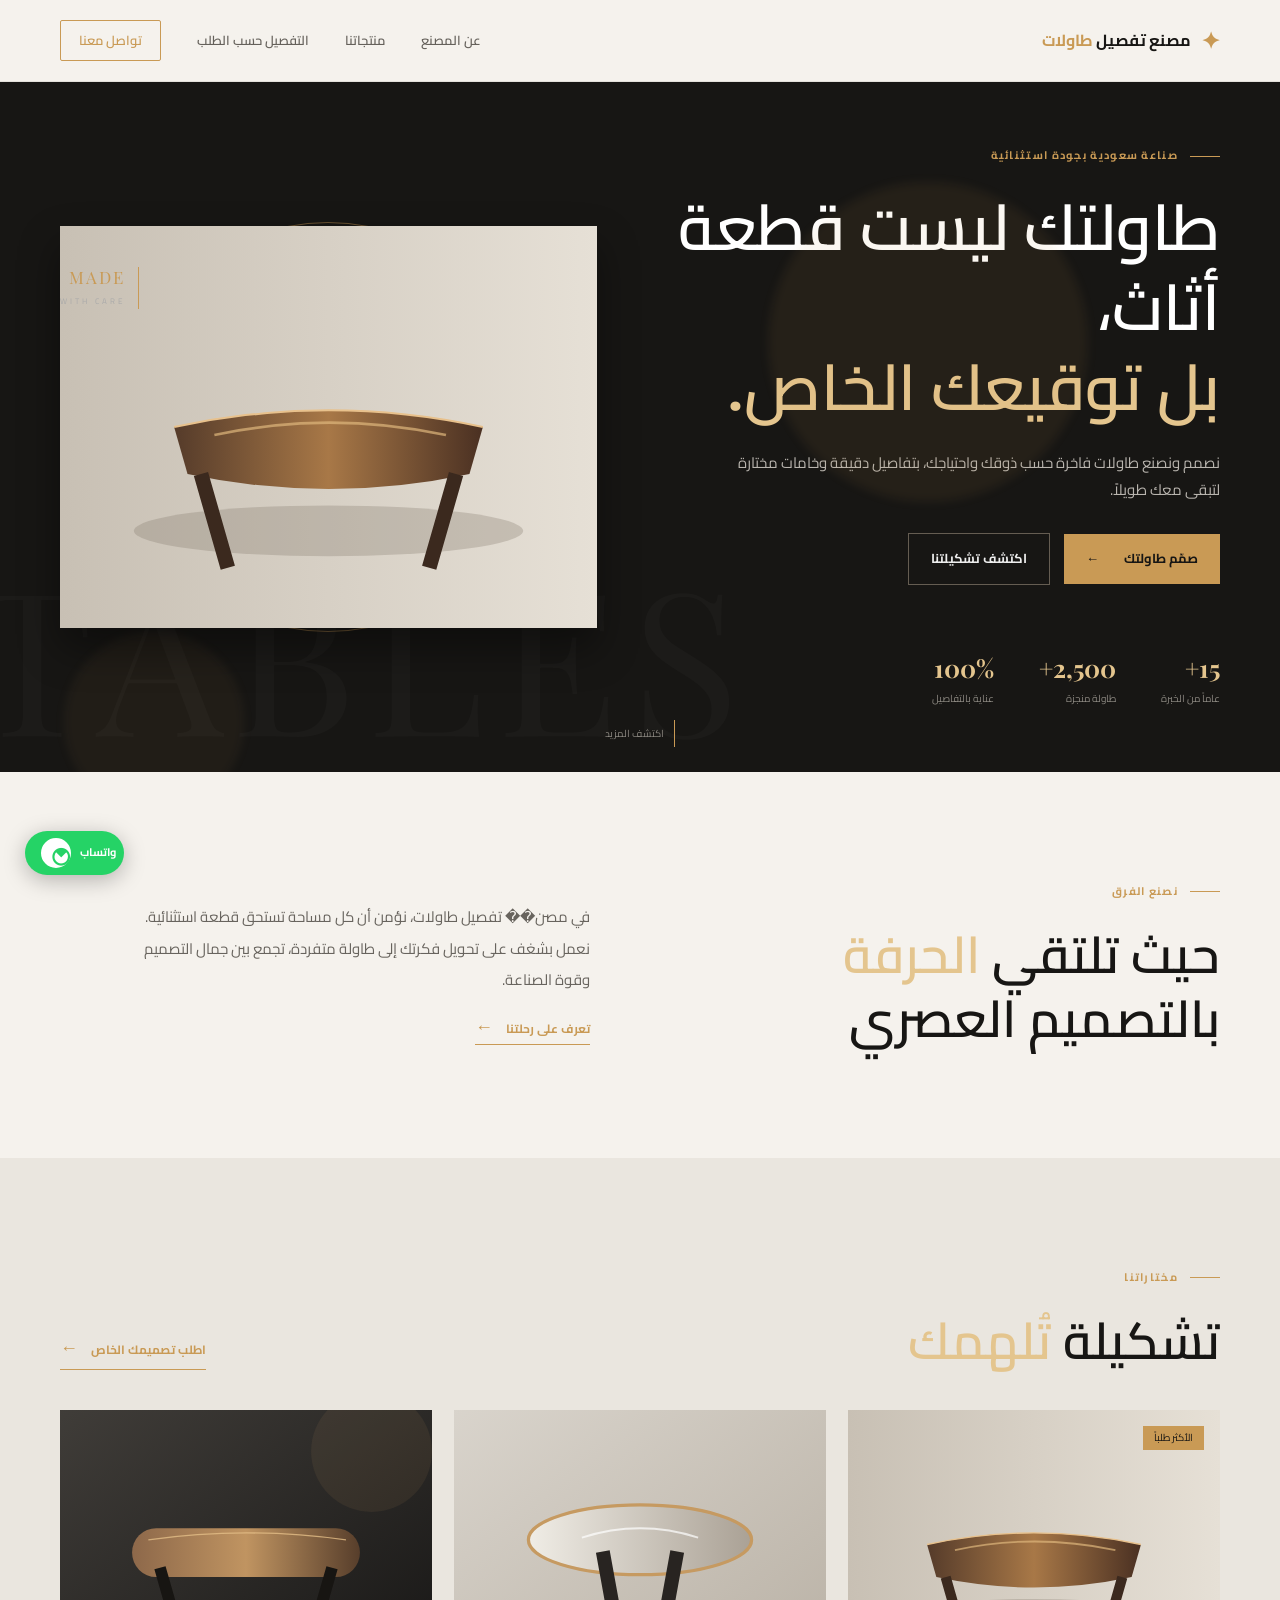
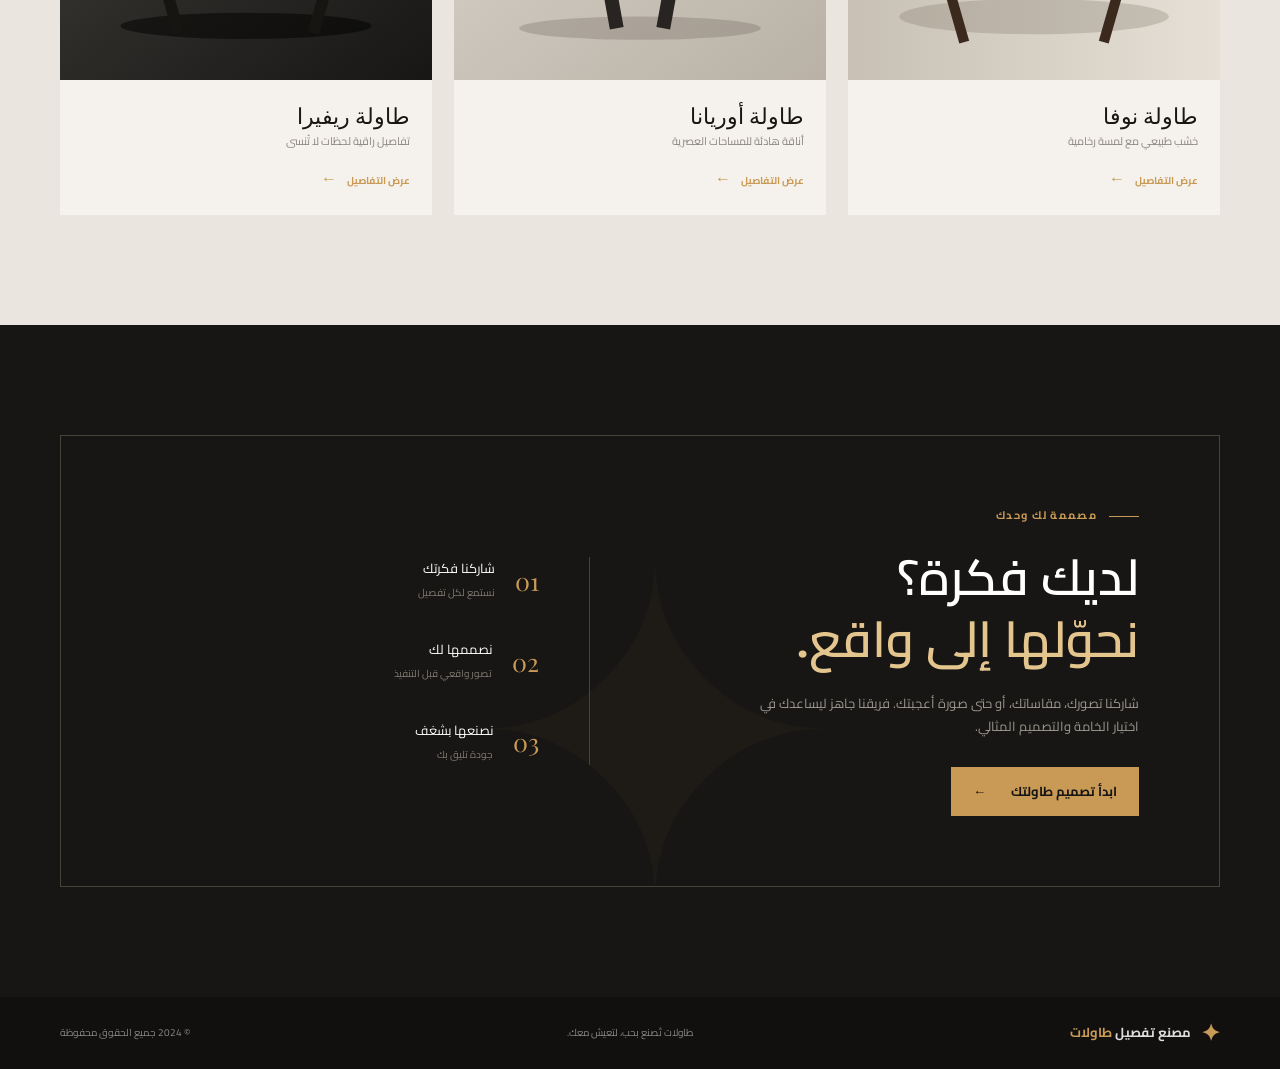
==== index.html @ 9db74cf7 "Create responsive Arabic table manufacturer website with product gallery and WhatsApp CTA." ====
<!doctype html>
<html lang="ar" dir="rtl">
<head>
  <meta charset="UTF-8">
  <meta name="viewport" content="width=device-width, initial-scale=1.0">
  <meta name="description" content="مصنع تفصيل طاولات — نصنع طاولتك كما تحلم بها، بجودة فاخرة وتصميم يليق بمكانك.">
  <title>مصنع تفصيل طاولات | طاولتك بتوقيعك</title>
  <link rel="preconnect" href="https://fonts.googleapis.com">
  <link rel="preconnect" href="https://fonts.gstatic.com" crossorigin>
  <link href="https://fonts.googleapis.com/css2?family=Cairo:wght@400;500;600;700;800&family=Playfair+Display:wght@600;700&display=swap" rel="stylesheet">
  <link rel="stylesheet" href="style.css">
</head>
<body>
  <header class="site-header">
    <div class="container nav-wrap">
      <a class="brand" href="#top" aria-label="مصنع تفصيل طاولات - الرئيسية">
        <span class="brand-mark" aria-hidden="true">✦</span>
        <span>مصنع تفصيل <b>طاولات</b></span>
      </a>
      <nav class="main-nav" aria-label="التنقل الرئيسي">
        <a href="#about">عن المصنع</a>
        <a href="#products">منتجاتنا</a>
        <a href="#custom">التفصيل حسب الطلب</a>
        <a class="nav-cta" href="https://wa.me/966532059243?text=%D9%85%D8%B1%D8%AD%D8%A8%D8%A7%D9%8B%D8%8C%20%D8%A3%D8%B1%D8%BA%D8%A8%20%D9%81%D9%8A%20%D8%AA%D9%81%D8%B5%D9%8A%D9%84%20%D8%B7%D8%A7%D9%88%D9%84%D8%A9" target="_blank" rel="noopener">تواصل معنا</a>
      </nav>
      <a class="mobile-contact" href="https://wa.me/966532059243" target="_blank" rel="noopener" aria-label="تواصل معنا عبر واتساب">واتساب</a>
    </div>
  </header>

  <main id="top">
    <section class="hero">
      <div class="hero-glow glow-one"></div><div class="hero-glow glow-two"></div>
      <div class="container hero-content">
        <div class="hero-copy">
          <p class="eyebrow"><span></span> صناعة سعودية بجودة استثنائية</p>
          <h1>طاولتك ليست قطعة أثاث،<br><em>بل توقيعك الخاص.</em></h1>
          <p class="hero-text">نصمم ونصنع طاولات فاخرة حسب ذوقك واحتياجك، بتفاصيل دقيقة وخامات مختارة لتبقى معك طويلاً.</p>
          <div class="hero-actions">
            <a class="button button-gold" href="#custom">صمّم طاولتك <span>←</span></a>
            <a class="button button-ghost" href="#products">اكتشف تشكيلتنا</a>
          </div>
          <div class="hero-stats"><div><strong>+15</strong><span>عاماً من الخبرة</span></div><div><strong>+2,500</strong><span>طاولة منجزة</span></div><div><strong>100%</strong><span>عناية بالتفاصيل</span></div></div>
        </div>
        <div class="hero-art" aria-label="صورة طاولة فاخرة">
          <div class="art-ring"></div><div class="art-label">MADE<br><small>WITH CARE</small></div>
          <img src="images/table1.svg" alt="طاولة طعام خشبية فاخرة">
        </div>
      </div>
      <a class="scroll-cue" href="#about"><span></span> اكتشف المزيد</a>
    </section>

    <section class="intro section" id="about"><div class="container intro-grid"><div><p class="eyebrow"><span></span> نصنع الفرق</p><h2>حيث تلتقي <em>الحرفة</em><br>بالتصميم العصري</h2></div><div><p class="section-lead">في مصن�� تفصيل طاولات، نؤمن أن كل مساحة تستحق قطعة استثنائية. نعمل بشغف على تحويل فكرتك إلى طاولة متفردة، تجمع بين جمال التصميم وقوة الصناعة.</p><a class="text-link" href="#custom">تعرف على رحلتنا <span>←</span></a></div></div></section>

    <section class="products section" id="products"><div class="container"><div class="section-heading"><div><p class="eyebrow"><span></span> مختاراتنا</p><h2>تشكيلة <em>تُلهمك</em></h2></div><a class="text-link desktop-link" href="#custom">اطلب تصميمك الخاص <span>←</span></a></div><div class="product-grid">
      <article class="product-card featured"><div class="product-image"><img src="images/table1.svg" alt="طاولة نوفا" loading="lazy"><span class="product-tag">الأكثر طلباً</span></div><div class="product-info"><h3>طاولة نوفا</h3><p>خشب طبيعي مع لمسة رخامية</p><span class="view-product">عرض التفاصيل <b>←</b></span></div></article>
      <article class="product-card"><div class="product-image"><img src="images/table2.svg" alt="طاولة أوريانا" loading="lazy"></div><div class="product-info"><h3>طاولة أوريانا</h3><p>أناقة هادئة للمساحات العصرية</p><span class="view-product">عرض التفاصيل <b>←</b></span></div></article>
      <article class="product-card"><div class="product-image"><img src="images/table3.svg" alt="طاولة ريفيرا" loading="lazy"></div><div class="product-info"><h3>طاولة ريفيرا</h3><p>تفاصيل راقية لحظات لا تُنسى</p><span class="view-product">عرض التفاصيل <b>←</b></span></div></article>
    </div></div></section>

    <section class="custom section" id="custom"><div class="container custom-box"><div class="custom-copy"><p class="eyebrow"><span></span> مصممة لك وحدك</p><h2>لديك فكرة؟<br><em>نحوّلها إلى واقع.</em></h2><p>شاركنا تصورك، مقاساتك، أو حتى صورة أعجبتك. فريقنا جاهز ليساعدك في اختيار الخامة والتصميم المثالي.</p><a class="button button-gold" href="https://wa.me/966532059243?text=%D9%85%D8%B1%D8%AD%D8%A8%D8%A7%D9%8B%D8%8C%20%D9%84%D8%AF%D9%8A%20%D8%B7%D9%84%D8%A8%20%D8%AA%D9%81%D8%B5%D9%8A%D9%84%20%D8%B7%D8%A7%D9%88%D9%84%D8%A9" target="_blank" rel="noopener">ابدأ تصميم طاولتك <span>←</span></a></div><div class="custom-details"><div class="detail-item"><b>01</b><span>شاركنا فكرتك<br><small>نستمع لكل تفصيل</small></span></div><div class="detail-item"><b>02</b><span>نصممها لك<br><small>تصور واقعي قبل التنفيذ</small></span></div><div class="detail-item"><b>03</b><span>نصنعها بشغف<br><small>جودة تليق بك</small></span></div></div></div></section>
  </main>
  <footer><div class="container footer-wrap"><a class="brand" href="#top"><span class="brand-mark">✦</span><span>مصنع تفصيل <b>طاولات</b></span></a><p>طاولات تُصنع بحب، لتعيش معك.</p><span class="copyright">© 2024 جميع الحقوق محفوظة</span></div></footer>
  <a class="whatsapp" href="https://wa.me/966532059243?text=%D9%85%D8%B1%D8%AD%D8%A8%D8%A7%D9%8B%D8%8C%20%D8%A3%D8%B1%D8%BA%D8%A8%20%D8%A8%D8%A7%D9%84%D8%A7%D8%B3%D8%AA%D9%81%D8%B3%D8%A7%D8%B1%20%D8%B9%D9%86%20%D8%AA%D9%81%D8%B5%D9%8A%D9%84%20%D8%B7%D8%A7%D9%88%D9%84%D8%A9" target="_blank" rel="noopener" aria-label="تواصل معنا عبر واتساب"><span>واتساب</span><strong>◔</strong></a>
</body>
</html>
---- style.css ----
:root{--ink:#171614;--paper:#f5f2ed;--gold:#c99a55;--gold-light:#e4c58e;--muted:#8b8882;--line:#ded9d0}*{box-sizing:border-box}html{scroll-behavior:smooth}body{margin:0;background:var(--paper);color:var(--ink);font-family:'Cairo',sans-serif;line-height:1.8}a{text-decoration:none;color:inherit}.container{width:min(1160px,calc(100% - 64px));margin:auto}.site-header{height:82px;background:var(--paper);border-bottom:1px solid rgba(23,22,20,.08);display:flex;align-items:center;position:relative;z-index:5}.nav-wrap,.footer-wrap{display:flex;align-items:center;justify-content:space-between}.brand{font-size:16px;font-weight:700;display:flex;align-items:center;gap:10px;white-space:nowrap}.brand b{color:var(--gold)}.brand-mark{font-size:23px;color:var(--gold);line-height:1}.main-nav{display:flex;align-items:center;gap:36px;font-size:13px;font-weight:600}.main-nav>a:not(.nav-cta){color:#65615b;transition:.2s}.main-nav>a:not(.nav-cta):hover{color:var(--gold)}.nav-cta{border:1px solid var(--gold);padding:8px 18px;color:var(--gold);border-radius:2px}.mobile-contact{display:none;color:var(--gold);font-size:12px}.hero{min-height:690px;background:var(--ink);color:#fff;position:relative;overflow:hidden}.hero:before{content:'TABLES';position:absolute;left:-30px;bottom:-62px;font-family:'Playfair Display';font-size:200px;letter-spacing:12px;color:rgba(255,255,255,.025)}.hero-content{display:grid;grid-template-columns:1.05fr .95fr;align-items:center;min-height:690px;gap:30px}.eyebrow{color:var(--gold);font-size:11px;font-weight:700;letter-spacing:1.3px;margin:0 0 18px;display:flex;align-items:center;gap:12px}.eyebrow span{width:30px;height:1px;background:var(--gold);display:inline-block}.hero h1,h2{font-family:'Playfair Display','Cairo',serif;line-height:1.25;font-weight:600;margin:0}.hero h1{font-size:clamp(40px,5vw,68px);max-width:650px}.hero h1 em,h2 em{font-style:normal;color:var(--gold-light)}.hero-text{color:#b9b5af;font-size:15px;max-width:505px;margin:25px 0 30px}.hero-actions{display:flex;align-items:center;gap:14px}.button{display:inline-flex;align-items:center;gap:25px;padding:13px 22px;font-size:13px;font-weight:700;transition:.25s}.button-gold{background:var(--gold);color:var(--ink)}.button-gold:hover{background:var(--gold-light);transform:translateY(-2px)}.button-ghost{border:1px solid #655d52;color:#eee}.button-ghost:hover{border-color:var(--gold);color:var(--gold)}.hero-stats{display:flex;gap:45px;margin-top:60px}.hero-stats div{display:flex;flex-direction:column}.hero-stats strong{font-family:'Playfair Display';font-size:25px;color:var(--gold-light);direction:ltr;text-align:right}.hero-stats span{font-size:10px;color:#8c8881}.hero-art{height:500px;position:relative;display:flex;align-items:center;justify-content:center}.hero-art img{width:100%;height:100%;object-fit:contain;position:relative;z-index:1;filter:drop-shadow(0 20px 20px rgba(0,0,0,.4))}.art-ring{position:absolute;width:410px;height:410px;border:1px solid rgba(201,154,85,.45);border-radius:50%;z-index:0}.art-ring:before{content:'';position:absolute;inset:19px;border:1px solid rgba(201,154,85,.14);border-radius:50%}.art-label{position:absolute;z-index:2;left:0;top:90px;border-right:1px solid var(--gold);padding-right:13px;color:var(--gold);font:17px/1.2 'Playfair Display';letter-spacing:2px}.art-label small{font:8px 'Cairo';letter-spacing:3px;color:#aaa}.hero-glow{position:absolute;border-radius:50%;filter:blur(5px)}.glow-one{width:320px;height:320px;background:rgba(201,154,85,.08);top:100px;right:15%}.glow-two{width:180px;height:180px;background:rgba(201,154,85,.06);bottom:-40px;left:5%}.scroll-cue{position:absolute;bottom:25px;left:50%;transform:translateX(-50%);font-size:10px;color:#8c8881;display:flex;align-items:center;gap:10px}.scroll-cue span{width:1px;height:27px;background:var(--gold)}.section{padding:110px 0}.intro-grid{display:grid;grid-template-columns:1fr 1fr;gap:100px;align-items:center}.intro h2,.section-heading h2{font-size:clamp(34px,4vw,52px)}.section-lead{color:#68645e;font-size:15px;max-width:460px;line-height:2.1}.text-link{font-size:12px;font-weight:700;color:var(--gold);border-bottom:1px solid var(--gold);padding-bottom:4px}.text-link span{font-size:18px;margin-right:10px}.products{background:#eae6df}.section-heading{display:flex;justify-content:space-between;align-items:end;margin-bottom:40px}.product-grid{display:grid;grid-template-columns:repeat(3,1fr);gap:22px}.product-card{background:var(--paper);transition:.3s}.product-card:hover{transform:translateY(-5px)}.product-image{height:270px;background:#d8d2c8;position:relative;overflow:hidden}.product-image img{width:100%;height:100%;object-fit:cover;transition:.5s}.product-card:hover .product-image img{transform:scale(1.04)}.product-tag{position:absolute;top:16px;right:16px;background:var(--gold);color:var(--ink);font-size:10px;padding:3px 11px}.product-info{padding:20px 22px 22px}.product-info h3{font:22px 'Playfair Display';margin:0 0 2px}.product-info p{color:#8a857c;font-size:11px;margin:0 0 13px}.view-product{font-size:10px;color:var(--gold);font-weight:700}.view-product b{font-size:16px;margin-right:8px}.custom{background:var(--ink);color:#fff}.custom-box{border:1px solid #48433b;display:grid;grid-template-columns:1.1fr .9fr;min-height:420px;align-items:center;padding:70px 80px;position:relative;overflow:hidden}.custom-box:after{content:'✦';position:absolute;left:35%;top:-100px;font-size:450px;color:rgba(201,154,85,.04);font-family:serif}.custom h2{font-size:50px}.custom-copy>p:not(.eyebrow){color:#9d9890;font-size:13px;max-width:390px;margin:23px 0 28px}.custom-details{border-right:1px solid #48433b;padding-right:50px;display:grid;gap:34px;z-index:1}.detail-item{display:flex;align-items:center;gap:20px}.detail-item>b{font:25px 'Playfair Display';color:var(--gold)}.detail-item span{font-size:13px}.detail-item small{color:#817b72;font-size:10px}.custom-copy{z-index:1}footer{background:#11100f;color:#888;padding:24px 0}.footer-wrap{gap:25px}.footer-wrap .brand{color:#ddd;font-size:13px}.footer-wrap p,.copyright{font-size:10px;margin:0}.whatsapp{position:fixed;bottom:25px;left:25px;z-index:10;background:#25d366;color:#fff;border-radius:30px;padding:7px 8px 7px 16px;display:flex;align-items:center;gap:9px;box-shadow:0 5px 22px #0004;font-size:11px;font-weight:700;transition:.25s}.whatsapp strong{background:#fff;color:#25d366;width:30px;height:30px;border-radius:50%;display:grid;place-items:center;font-size:22px;transform:rotate(-45deg)}.whatsapp:hover{transform:scale(1.06)}
@media(max-width:800px){.container{width:min(100% - 36px,600px)}.site-header{height:70px}.main-nav{display:none}.mobile-contact{display:block}.hero,.hero-content{min-height:auto}.hero-content{display:flex;flex-direction:column;align-items:stretch;padding-top:75px;padding-bottom:80px}.hero h1{font-size:42px}.hero-text{font-size:13px}.hero-stats{margin-top:42px;gap:25px}.hero-art{height:350px;margin-top:-10px}.art-ring{width:285px;height:285px}.art-label{top:45px;left:5%}.section{padding:75px 0}.intro-grid{grid-template-columns:1fr;gap:25px}.intro h2{font-size:40px}.section-heading{align-items:start}.desktop-link{display:none}.product-grid{grid-template-columns:1fr;gap:20px}.product-image{height:250px}.custom-box{grid-template-columns:1fr;padding:45px 28px;gap:48px}.custom h2{font-size:42px}.custom-details{border-right:0;border-top:1px solid #48433b;padding:30px 0 0;gap:23px}.footer-wrap{flex-wrap:wrap;justify-content:center;text-align:center}.footer-wrap p{display:none}.copyright{width:100%}}
@media(max-width:420px){.hero h1{font-size:36px}.hero-stats{gap:15px}.hero-stats strong{font-size:21px}.hero-stats span{font-size:9px}.hero-actions{flex-direction:column;align-items:stretch}.button{justify-content:center}.whatsapp{left:15px;bottom:15px}}
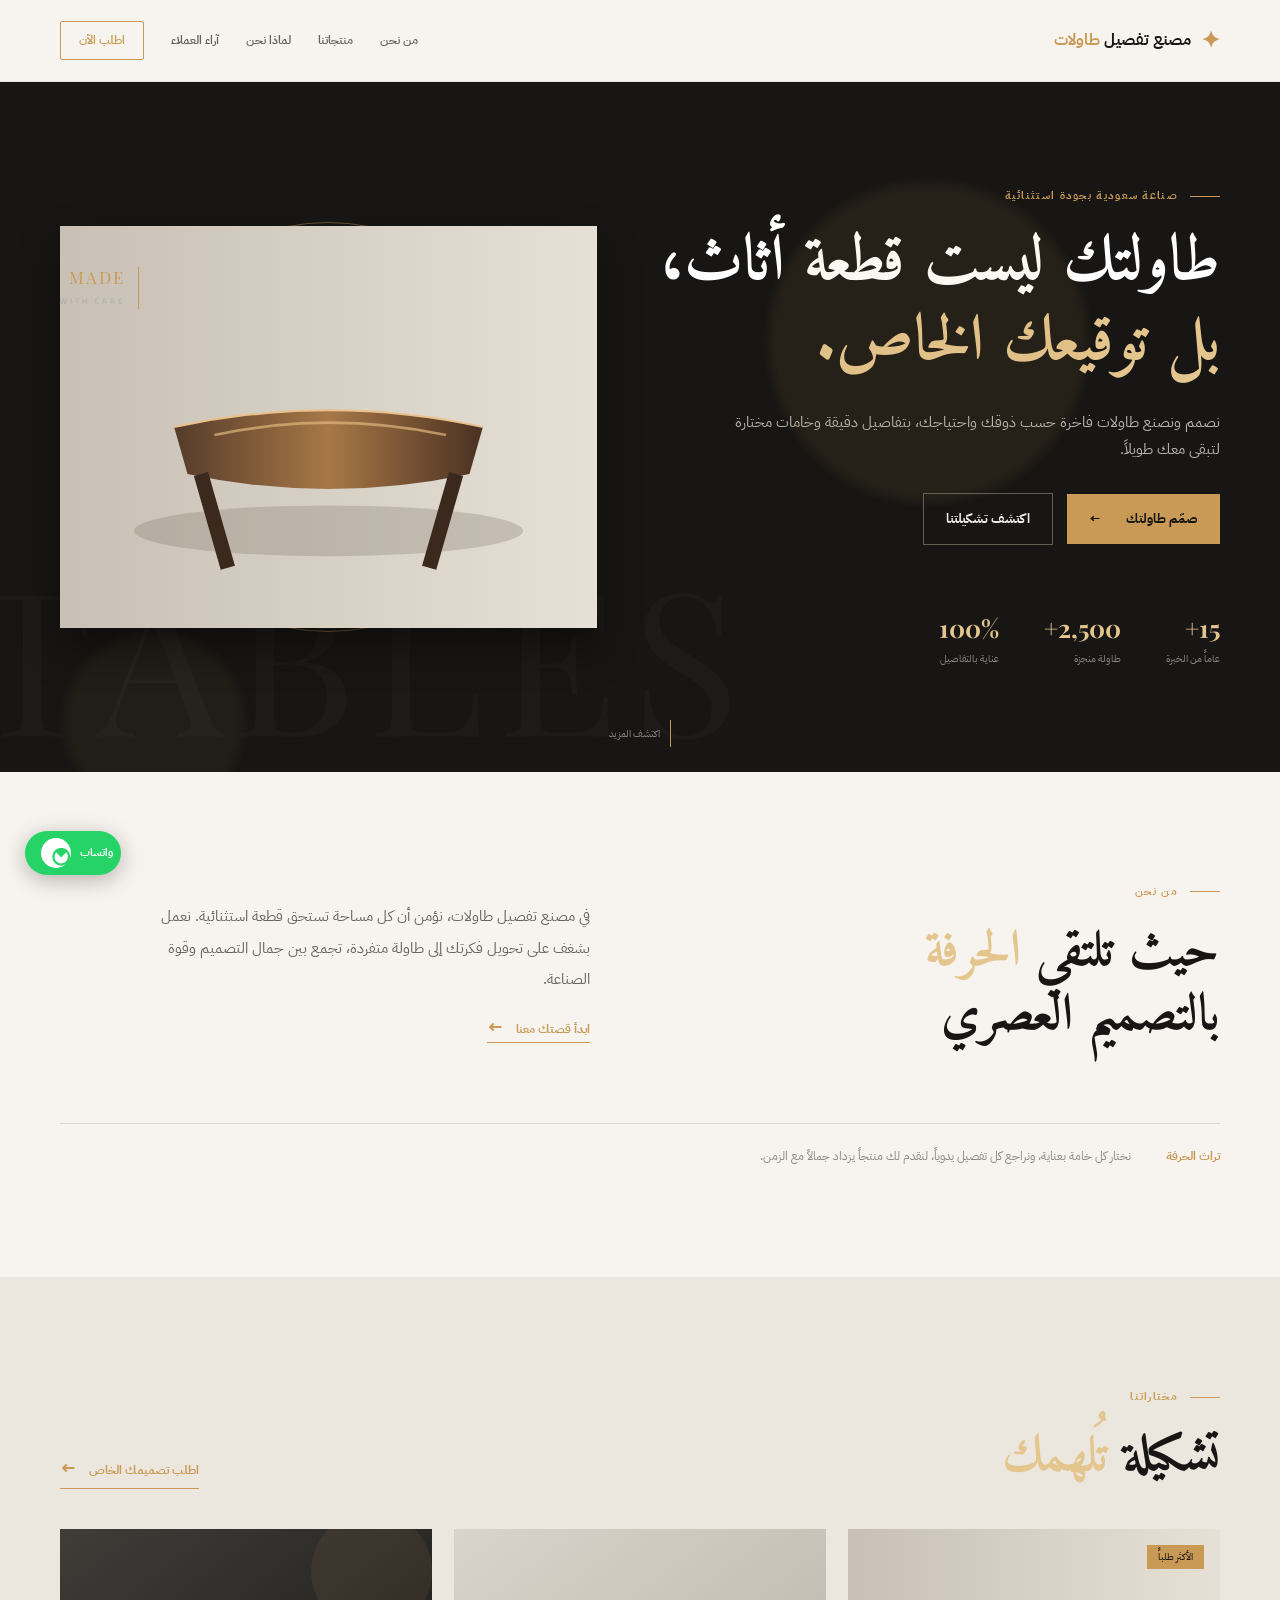
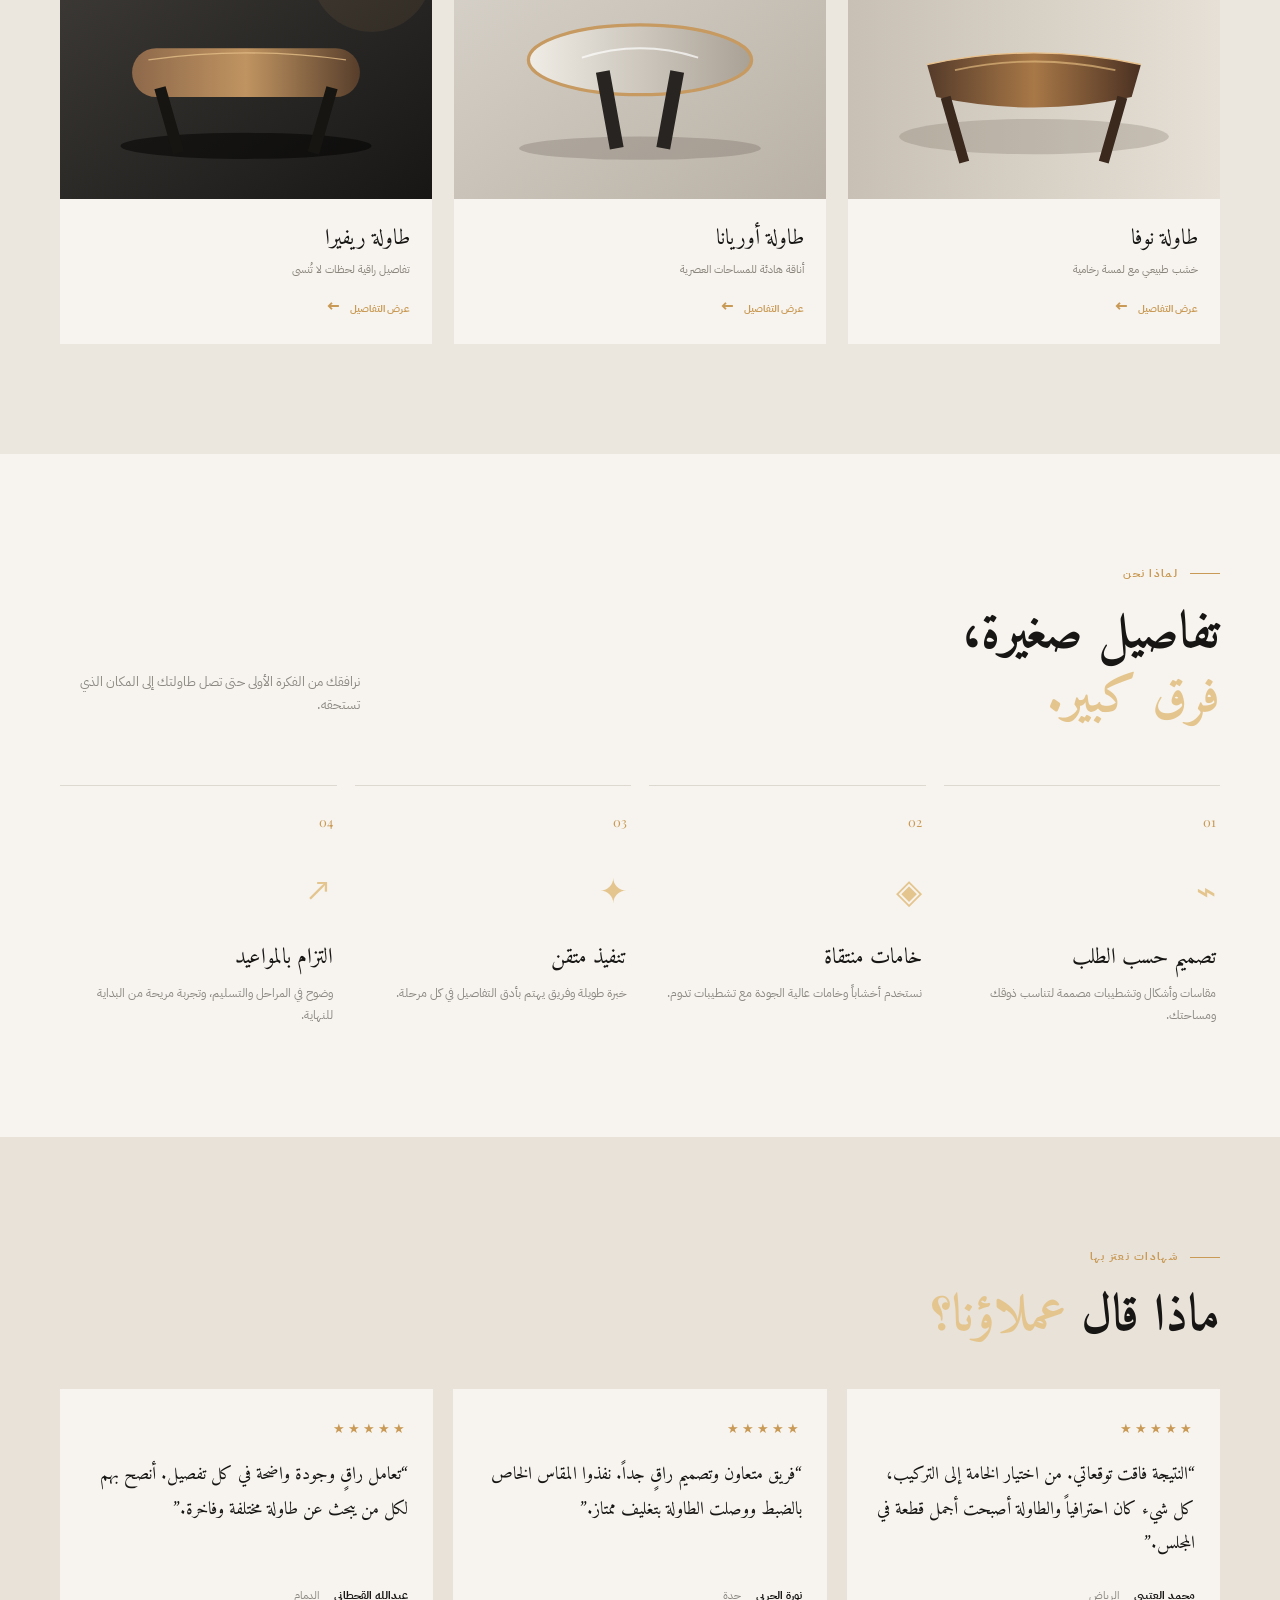
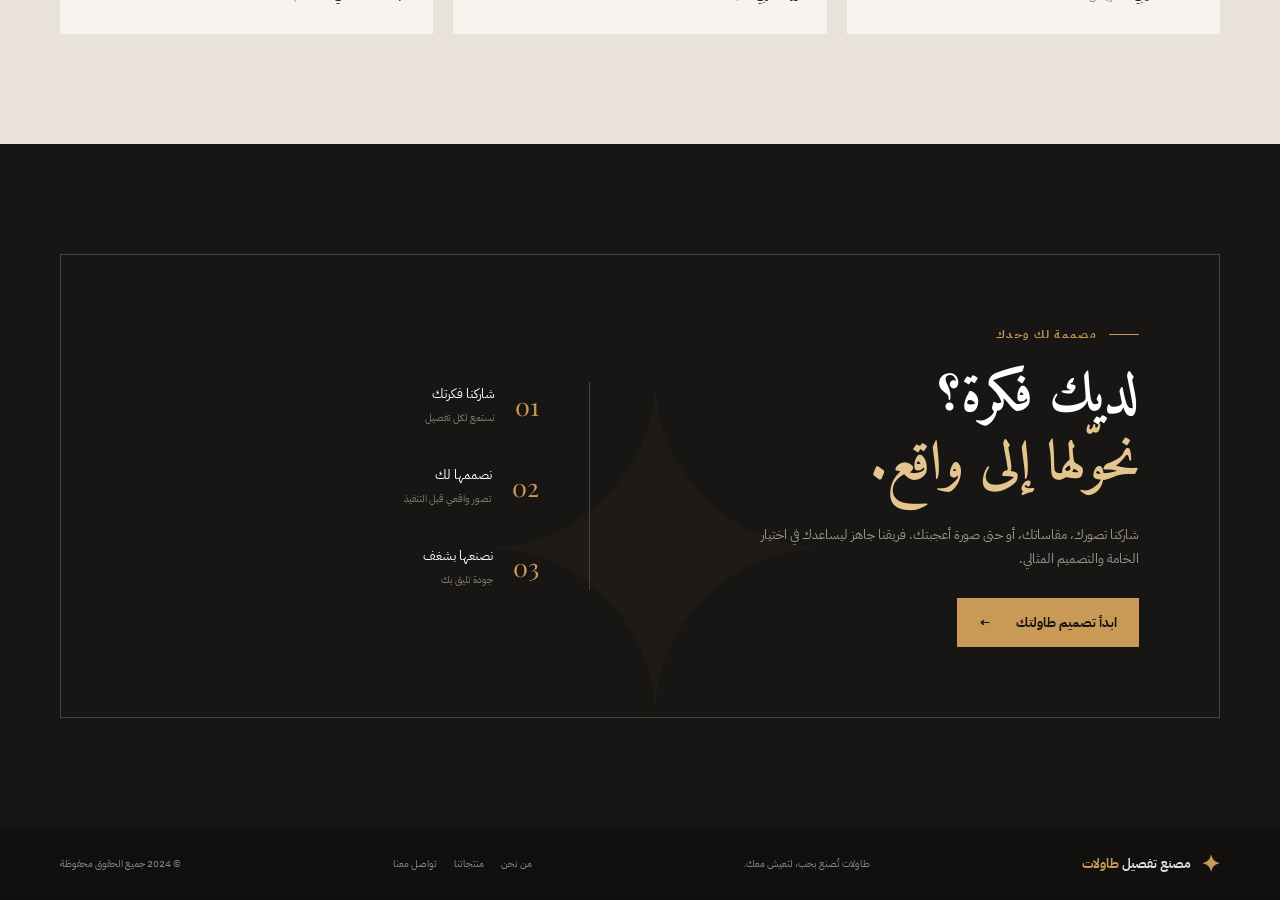
==== commit a01822ec: "Upgrade Arabic table factory website with luxury sections, testimonials, SEO metadata, schema, and e" ====
--- a/index.html
+++ b/index.html
@@ -3,63 +3,54 @@
 <head>
   <meta charset="UTF-8">
   <meta name="viewport" content="width=device-width, initial-scale=1.0">
-  <meta name="description" content="مصنع تفصيل طاولات — نصنع طاولتك كما تحلم بها، بجودة فاخرة وتصميم يليق بمكانك.">
+  <meta name="theme-color" content="#171614">
+  <meta name="description" content="مصنع تفصيل طاولات فاخرة حسب الطلب في السعودية. تصميم، تصنيع وتركيب طاولات الطعام والمجالس والمكاتب بخامات عالية الجودة.">
+  <meta name="keywords" content="تفصيل طاولات, مصنع طاولات, طاولات حسب الطلب, طاولات خشب, طاولات رخام, السعودية">
+  <meta name="author" content="مصنع تفصيل طاولات">
+  <meta property="og:type" content="website">
+  <meta property="og:title" content="مصنع تفصيل طاولات | طاولتك بتوقيعك">
+  <meta property="og:description" content="نصمم ونصنع طاولتك الخاصة بجودة فاخرة وتفاصيل تليق بمكانك.">
+  <meta property="og:image" content="images/table1.svg">
+  <meta name="twitter:card" content="summary_large_image">
+  <link rel="canonical" href="https://amer1777.github.io/Abdul-Rab/">
+  <link rel="icon" href="images/table1.svg" type="image/svg+xml">
   <title>مصنع تفصيل طاولات | طاولتك بتوقيعك</title>
   <link rel="preconnect" href="https://fonts.googleapis.com">
   <link rel="preconnect" href="https://fonts.gstatic.com" crossorigin>
-  <link href="https://fonts.googleapis.com/css2?family=Cairo:wght@400;500;600;700;800&family=Playfair+Display:wght@600;700&display=swap" rel="stylesheet">
+  <link href="https://fonts.googleapis.com/css2?family=Amiri:wght@400;700&family=Cairo:wght@400;500;600;700;800&family=IBM+Plex+Sans+Arabic:wght@400;500;600;700&family=Playfair+Display:wght@600;700&display=swap" rel="stylesheet">
   <link rel="stylesheet" href="style.css">
+  <script type="application/ld+json">
+  {"@context":"https://schema.org","@type":"FurnitureStore","name":"مصنع تفصيل طاولات","description":"مصنع متخصص في تصميم وتفصيل الطاولات حسب الطلب.","telephone":"+966532059243","url":"https://amer1777.github.io/Abdul-Rab/","areaServed":"SA","priceRange":"$$"}
+  </script>
 </head>
 <body>
   <header class="site-header">
     <div class="container nav-wrap">
-      <a class="brand" href="#top" aria-label="مصنع تفصيل طاولات - الرئيسية">
-        <span class="brand-mark" aria-hidden="true">✦</span>
-        <span>مصنع تفصيل <b>طاولات</b></span>
-      </a>
+      <a class="brand" href="#top" aria-label="مصنع تفصيل طاولات - الرئيسية"><span class="brand-mark" aria-hidden="true">✦</span><span>مصنع تفصيل <b>طاولات</b></span></a>
       <nav class="main-nav" aria-label="التنقل الرئيسي">
-        <a href="#about">عن المصنع</a>
-        <a href="#products">منتجاتنا</a>
-        <a href="#custom">التفصيل حسب الطلب</a>
-        <a class="nav-cta" href="https://wa.me/966532059243?text=%D9%85%D8%B1%D8%AD%D8%A8%D8%A7%D9%8B%D8%8C%20%D8%A3%D8%B1%D8%BA%D8%A8%20%D9%81%D9%8A%20%D8%AA%D9%81%D8%B5%D9%8A%D9%84%20%D8%B7%D8%A7%D9%88%D9%84%D8%A9" target="_blank" rel="noopener">تواصل معنا</a>
+        <a href="#about">من نحن</a><a href="#products">منتجاتنا</a><a href="#why-us">لماذا نحن</a><a href="#reviews">آراء العملاء</a>
+        <a class="nav-cta" href="https://wa.me/966532059243?text=%D9%85%D8%B1%D8%AD%D8%A8%D8%A7%D9%8B%D8%8C%20%D8%A3%D8%B1%D8%BA%D8%A8%20%D9%81%D9%8A%20%D8%AA%D9%81%D8%B5%D9%8A%D9%84%20%D8%B7%D8%A7%D9%88%D9%84%D8%A9" target="_blank" rel="noopener">اطلب الآن</a>
       </nav>
-      <a class="mobile-contact" href="https://wa.me/966532059243" target="_blank" rel="noopener" aria-label="تواصل معنا عبر واتساب">واتساب</a>
+      <a class="mobile-contact" href="https://wa.me/966532059243" target="_blank" rel="noopener" aria-label="تواصل عبر واتساب">واتساب</a>
     </div>
   </header>
 
   <main id="top">
-    <section class="hero">
-      <div class="hero-glow glow-one"></div><div class="hero-glow glow-two"></div>
-      <div class="container hero-content">
-        <div class="hero-copy">
-          <p class="eyebrow"><span></span> صناعة سعودية بجودة استثنائية</p>
-          <h1>طاولتك ليست قطعة أثاث،<br><em>بل توقيعك الخاص.</em></h1>
-          <p class="hero-text">نصمم ونصنع طاولات فاخرة حسب ذوقك واحتياجك، بتفاصيل دقيقة وخامات مختارة لتبقى معك طويلاً.</p>
-          <div class="hero-actions">
-            <a class="button button-gold" href="#custom">صمّم طاولتك <span>←</span></a>
-            <a class="button button-ghost" href="#products">اكتشف تشكيلتنا</a>
-          </div>
-          <div class="hero-stats"><div><strong>+15</strong><span>عاماً من الخبرة</span></div><div><strong>+2,500</strong><span>طاولة منجزة</span></div><div><strong>100%</strong><span>عناية بالتفاصيل</span></div></div>
-        </div>
-        <div class="hero-art" aria-label="صورة طاولة فاخرة">
-          <div class="art-ring"></div><div class="art-label">MADE<br><small>WITH CARE</small></div>
-          <img src="images/table1.svg" alt="طاولة طعام خشبية فاخرة">
-        </div>
-      </div>
-      <a class="scroll-cue" href="#about"><span></span> اكتشف المزيد</a>
+    <section class="hero" aria-labelledby="hero-title"><div class="hero-glow glow-one"></div><div class="hero-glow glow-two"></div>
+      <div class="container hero-content"><div class="hero-copy"><p class="eyebrow"><span></span> صناعة سعودية بجودة استثنائية</p><h1 id="hero-title">طاولتك ليست قطعة أثاث،<br><em>بل توقيعك الخاص.</em></h1><p class="hero-text">نصمم ونصنع طاولات فاخرة حسب ذوقك واحتياجك، بتفاصيل دقيقة وخامات مختارة لتبقى معك طويلاً.</p><div class="hero-actions"><a class="button button-gold" href="#custom">صمّم طاولتك <span>←</span></a><a class="button button-ghost" href="#products">اكتشف تشكيلتنا</a></div><div class="hero-stats"><div><strong>+15</strong><span>عاماً من الخبرة</span></div><div><strong>+2,500</strong><span>طاولة منجزة</span></div><div><strong>100%</strong><span>عناية بالتفاصيل</span></div></div></div><div class="hero-art"><div class="art-ring"></div><div class="art-label">MADE<br><small>WITH CARE</small></div><img src="images/table1.svg" alt="طاولة طعام خشبية فاخرة"></div></div><a class="scroll-cue" href="#about"><span></span> اكتشف المزيد</a>
     </section>
 
-    <section class="intro section" id="about"><div class="container intro-grid"><div><p class="eyebrow"><span></span> نصنع الفرق</p><h2>حيث تلتقي <em>الحرفة</em><br>بالتصميم العصري</h2></div><div><p class="section-lead">في مصن�� تفصيل طاولات، نؤمن أن كل مساحة تستحق قطعة استثنائية. نعمل بشغف على تحويل فكرتك إلى طاولة متفردة، تجمع بين جمال التصميم وقوة الصناعة.</p><a class="text-link" href="#custom">تعرف على رحلتنا <span>←</span></a></div></div></section>
+    <section class="intro section" id="about"><div class="container intro-grid"><div><p class="eyebrow"><span></span> من نحن</p><h2>حيث تلتقي <em>الحرفة</em><br>بالتصميم العصري</h2></div><div><p class="section-lead">في مصنع تفصيل طاولات، نؤمن أن كل مساحة تستحق قطعة استثنائية. نعمل بشغف على تحويل فكرتك إلى طاولة متفردة، تجمع بين جمال التصميم وقوة الصناعة.</p><a class="text-link" href="#custom">ابدأ قصتك معنا <span>←</span></a></div></div><div class="container about-note"><span>تراث الحرفة</span><p>نختار كل خامة بعناية، ونراجع كل تفصيل يدوياً، لنقدم لك منتجاً يزداد جمالاً مع الزمن.</p></div></section>
 
-    <section class="products section" id="products"><div class="container"><div class="section-heading"><div><p class="eyebrow"><span></span> مختاراتنا</p><h2>تشكيلة <em>تُلهمك</em></h2></div><a class="text-link desktop-link" href="#custom">اطلب تصميمك الخاص <span>←</span></a></div><div class="product-grid">
-      <article class="product-card featured"><div class="product-image"><img src="images/table1.svg" alt="طاولة نوفا" loading="lazy"><span class="product-tag">الأكثر طلباً</span></div><div class="product-info"><h3>طاولة نوفا</h3><p>خشب طبيعي مع لمسة رخامية</p><span class="view-product">عرض التفاصيل <b>←</b></span></div></article>
-      <article class="product-card"><div class="product-image"><img src="images/table2.svg" alt="طاولة أوريانا" loading="lazy"></div><div class="product-info"><h3>طاولة أوريانا</h3><p>أناقة هادئة للمساحات العصرية</p><span class="view-product">عرض التفاصيل <b>←</b></span></div></article>
-      <article class="product-card"><div class="product-image"><img src="images/table3.svg" alt="طاولة ريفيرا" loading="lazy"></div><div class="product-info"><h3>طاولة ريفيرا</h3><p>تفاصيل راقية لحظات لا تُنسى</p><span class="view-product">عرض التفاصيل <b>←</b></span></div></article>
-    </div></div></section>
+    <section class="products section" id="products"><div class="container"><div class="section-heading"><div><p class="eyebrow"><span></span> مختاراتنا</p><h2>تشكيلة <em>تُلهمك</em></h2></div><a class="text-link desktop-link" href="#custom">اطلب تصميمك الخاص <span>←</span></a></div><div class="product-grid"><article class="product-card featured"><div class="product-image"><img src="images/table1.svg" alt="طاولة نوفا خشب طبيعي" loading="lazy"><span class="product-tag">الأكثر طلباً</span></div><div class="product-info"><h3>طاولة نوفا</h3><p>خشب طبيعي مع لمسة رخامية</p><span class="view-product">عرض التفاصيل <b>←</b></span></div></article><article class="product-card"><div class="product-image"><img src="images/table2.svg" alt="طاولة أوريانا عصرية" loading="lazy"></div><div class="product-info"><h3>طاولة أوريانا</h3><p>أناقة هادئة للمساحات العصرية</p><span class="view-product">عرض التفاصيل <b>←</b></span></div></article><article class="product-card"><div class="product-image"><img src="images/table3.svg" alt="طاولة ريفيرا فاخرة" loading="lazy"></div><div class="product-info"><h3>طاولة ريفيرا</h3><p>تفاصيل راقية لحظات لا تُنسى</p><span class="view-product">عرض التفاصيل <b>←</b></span></div></article></div></div></section>
+
+    <section class="why section" id="why-us"><div class="container"><div class="section-heading"><div><p class="eyebrow"><span></span> لماذا نحن</p><h2>تفاصيل صغيرة،<br><em>فرق كبير.</em></h2></div><p class="heading-copy">نرافقك من الفكرة الأولى حتى تصل طاولتك إلى المكان الذي تستحقه.</p></div><div class="benefits"><article><span class="benefit-number">01</span><span class="benefit-icon">⌁</span><h3>تصميم حسب الطلب</h3><p>مقاسات وأشكال وتشطيبات مصممة لتناسب ذوقك ومساحتك.</p></article><article><span class="benefit-number">02</span><span class="benefit-icon">◈</span><h3>خامات منتقاة</h3><p>نستخدم أخشاباً وخامات عالية الجودة مع تشطيبات تدوم.</p></article><article><span class="benefit-number">03</span><span class="benefit-icon">✦</span><h3>تنفيذ متقن</h3><p>خبرة طويلة وفريق يهتم بأدق التفاصيل في كل مرحلة.</p></article><article><span class="benefit-number">04</span><span class="benefit-icon">↗</span><h3>التزام بالمواعيد</h3><p>وضوح في المراحل والتسليم، وتجربة مريحة من البداية للنهاية.</p></article></div></div></section>
+
+    <section class="reviews section" id="reviews"><div class="container"><div class="section-heading"><div><p class="eyebrow"><span></span> شهادات نعتز بها</p><h2>ماذا قال <em>عملاؤنا؟</em></h2></div></div><div class="review-grid"><blockquote><div class="stars">★★★★★</div><p>“النتيجة فاقت توقعاتي. من اختيار الخامة إلى التركيب، كل شيء كان احترافياً والطاولة أصبحت أجمل قطعة في المجلس.”</p><footer><strong>محمد العتيبي</strong><span>الرياض</span></footer></blockquote><blockquote><div class="stars">★★★★★</div><p>“فريق متعاون وتصميم راقٍ جداً. نفذوا المقاس الخاص بالضبط ووصلت الطاولة بتغليف ممتاز.”</p><footer><strong>نورة الحربي</strong><span>جدة</span></footer></blockquote><blockquote><div class="stars">★★★★★</div><p>“تعامل راقٍ وجودة واضحة في كل تفصيل. أنصح بهم لكل من يبحث عن طاولة مختلفة وفاخرة.”</p><footer><strong>عبدالله القحطاني</strong><span>الدمام</span></footer></blockquote></div></div></section>
 
     <section class="custom section" id="custom"><div class="container custom-box"><div class="custom-copy"><p class="eyebrow"><span></span> مصممة لك وحدك</p><h2>لديك فكرة؟<br><em>نحوّلها إلى واقع.</em></h2><p>شاركنا تصورك، مقاساتك، أو حتى صورة أعجبتك. فريقنا جاهز ليساعدك في اختيار الخامة والتصميم المثالي.</p><a class="button button-gold" href="https://wa.me/966532059243?text=%D9%85%D8%B1%D8%AD%D8%A8%D8%A7%D9%8B%D8%8C%20%D9%84%D8%AF%D9%8A%20%D8%B7%D9%84%D8%A8%20%D8%AA%D9%81%D8%B5%D9%8A%D9%84%20%D8%B7%D8%A7%D9%88%D9%84%D8%A9" target="_blank" rel="noopener">ابدأ تصميم طاولتك <span>←</span></a></div><div class="custom-details"><div class="detail-item"><b>01</b><span>شاركنا فكرتك<br><small>نستمع لكل تفصيل</small></span></div><div class="detail-item"><b>02</b><span>نصممها لك<br><small>تصور واقعي قبل التنفيذ</small></span></div><div class="detail-item"><b>03</b><span>نصنعها بشغف<br><small>جودة تليق بك</small></span></div></div></div></section>
   </main>
-  <footer><div class="container footer-wrap"><a class="brand" href="#top"><span class="brand-mark">✦</span><span>مصنع تفصيل <b>طاولات</b></span></a><p>طاولات تُصنع بحب، لتعيش معك.</p><span class="copyright">© 2024 جميع الحقوق محفوظة</span></div></footer>
+  <footer><div class="container footer-wrap"><a class="brand" href="#top"><span class="brand-mark">✦</span><span>مصنع تفصيل <b>طاولات</b></span></a><p>طاولات تُصنع بحب، لتعيش معك.</p><div class="footer-links"><a href="#about">من نحن</a><a href="#products">منتجاتنا</a><a href="#custom">تواصل معنا</a></div><span class="copyright">© 2024 جميع الحقوق محفوظة</span></div></footer>
   <a class="whatsapp" href="https://wa.me/966532059243?text=%D9%85%D8%B1%D8%AD%D8%A8%D8%A7%D9%8B%D8%8C%20%D8%A3%D8%B1%D8%BA%D8%A8%20%D8%A8%D8%A7%D9%84%D8%A7%D8%B3%D8%AA%D9%81%D8%B3%D8%A7%D8%B1%20%D8%B9%D9%86%20%D8%AA%D9%81%D8%B5%D9%8A%D9%84%20%D8%B7%D8%A7%D9%88%D9%84%D8%A9" target="_blank" rel="noopener" aria-label="تواصل معنا عبر واتساب"><span>واتساب</span><strong>◔</strong></a>
 </body>
 </html>
--- a/style.css
+++ b/style.css
@@ -1,3 +1,4 @@
-:root{--ink:#171614;--paper:#f5f2ed;--gold:#c99a55;--gold-light:#e4c58e;--muted:#8b8882;--line:#ded9d0}*{box-sizing:border-box}html{scroll-behavior:smooth}body{margin:0;background:var(--paper);color:var(--ink);font-family:'Cairo',sans-serif;line-height:1.8}a{text-decoration:none;color:inherit}.container{width:min(1160px,calc(100% - 64px));margin:auto}.site-header{height:82px;background:var(--paper);border-bottom:1px solid rgba(23,22,20,.08);display:flex;align-items:center;position:relative;z-index:5}.nav-wrap,.footer-wrap{display:flex;align-items:center;justify-content:space-between}.brand{font-size:16px;font-weight:700;display:flex;align-items:center;gap:10px;white-space:nowrap}.brand b{color:var(--gold)}.brand-mark{font-size:23px;color:var(--gold);line-height:1}.main-nav{display:flex;align-items:center;gap:36px;font-size:13px;font-weight:600}.main-nav>a:not(.nav-cta){color:#65615b;transition:.2s}.main-nav>a:not(.nav-cta):hover{color:var(--gold)}.nav-cta{border:1px solid var(--gold);padding:8px 18px;color:var(--gold);border-radius:2px}.mobile-contact{display:none;color:var(--gold);font-size:12px}.hero{min-height:690px;background:var(--ink);color:#fff;position:relative;overflow:hidden}.hero:before{content:'TABLES';position:absolute;left:-30px;bottom:-62px;font-family:'Playfair Display';font-size:200px;letter-spacing:12px;color:rgba(255,255,255,.025)}.hero-content{display:grid;grid-template-columns:1.05fr .95fr;align-items:center;min-height:690px;gap:30px}.eyebrow{color:var(--gold);font-size:11px;font-weight:700;letter-spacing:1.3px;margin:0 0 18px;display:flex;align-items:center;gap:12px}.eyebrow span{width:30px;height:1px;background:var(--gold);display:inline-block}.hero h1,h2{font-family:'Playfair Display','Cairo',serif;line-height:1.25;font-weight:600;margin:0}.hero h1{font-size:clamp(40px,5vw,68px);max-width:650px}.hero h1 em,h2 em{font-style:normal;color:var(--gold-light)}.hero-text{color:#b9b5af;font-size:15px;max-width:505px;margin:25px 0 30px}.hero-actions{display:flex;align-items:center;gap:14px}.button{display:inline-flex;align-items:center;gap:25px;padding:13px 22px;font-size:13px;font-weight:700;transition:.25s}.button-gold{background:var(--gold);color:var(--ink)}.button-gold:hover{background:var(--gold-light);transform:translateY(-2px)}.button-ghost{border:1px solid #655d52;color:#eee}.button-ghost:hover{border-color:var(--gold);color:var(--gold)}.hero-stats{display:flex;gap:45px;margin-top:60px}.hero-stats div{display:flex;flex-direction:column}.hero-stats strong{font-family:'Playfair Display';font-size:25px;color:var(--gold-light);direction:ltr;text-align:right}.hero-stats span{font-size:10px;color:#8c8881}.hero-art{height:500px;position:relative;display:flex;align-items:center;justify-content:center}.hero-art img{width:100%;height:100%;object-fit:contain;position:relative;z-index:1;filter:drop-shadow(0 20px 20px rgba(0,0,0,.4))}.art-ring{position:absolute;width:410px;height:410px;border:1px solid rgba(201,154,85,.45);border-radius:50%;z-index:0}.art-ring:before{content:'';position:absolute;inset:19px;border:1px solid rgba(201,154,85,.14);border-radius:50%}.art-label{position:absolute;z-index:2;left:0;top:90px;border-right:1px solid var(--gold);padding-right:13px;color:var(--gold);font:17px/1.2 'Playfair Display';letter-spacing:2px}.art-label small{font:8px 'Cairo';letter-spacing:3px;color:#aaa}.hero-glow{position:absolute;border-radius:50%;filter:blur(5px)}.glow-one{width:320px;height:320px;background:rgba(201,154,85,.08);top:100px;right:15%}.glow-two{width:180px;height:180px;background:rgba(201,154,85,.06);bottom:-40px;left:5%}.scroll-cue{position:absolute;bottom:25px;left:50%;transform:translateX(-50%);font-size:10px;color:#8c8881;display:flex;align-items:center;gap:10px}.scroll-cue span{width:1px;height:27px;background:var(--gold)}.section{padding:110px 0}.intro-grid{display:grid;grid-template-columns:1fr 1fr;gap:100px;align-items:center}.intro h2,.section-heading h2{font-size:clamp(34px,4vw,52px)}.section-lead{color:#68645e;font-size:15px;max-width:460px;line-height:2.1}.text-link{font-size:12px;font-weight:700;color:var(--gold);border-bottom:1px solid var(--gold);padding-bottom:4px}.text-link span{font-size:18px;margin-right:10px}.products{background:#eae6df}.section-heading{display:flex;justify-content:space-between;align-items:end;margin-bottom:40px}.product-grid{display:grid;grid-template-columns:repeat(3,1fr);gap:22px}.product-card{background:var(--paper);transition:.3s}.product-card:hover{transform:translateY(-5px)}.product-image{height:270px;background:#d8d2c8;position:relative;overflow:hidden}.product-image img{width:100%;height:100%;object-fit:cover;transition:.5s}.product-card:hover .product-image img{transform:scale(1.04)}.product-tag{position:absolute;top:16px;right:16px;background:var(--gold);color:var(--ink);font-size:10px;padding:3px 11px}.product-info{padding:20px 22px 22px}.product-info h3{font:22px 'Playfair Display';margin:0 0 2px}.product-info p{color:#8a857c;font-size:11px;margin:0 0 13px}.view-product{font-size:10px;color:var(--gold);font-weight:700}.view-product b{font-size:16px;margin-right:8px}.custom{background:var(--ink);color:#fff}.custom-box{border:1px solid #48433b;display:grid;grid-template-columns:1.1fr .9fr;min-height:420px;align-items:center;padding:70px 80px;position:relative;overflow:hidden}.custom-box:after{content:'✦';position:absolute;left:35%;top:-100px;font-size:450px;color:rgba(201,154,85,.04);font-family:serif}.custom h2{font-size:50px}.custom-copy>p:not(.eyebrow){color:#9d9890;font-size:13px;max-width:390px;margin:23px 0 28px}.custom-details{border-right:1px solid #48433b;padding-right:50px;display:grid;gap:34px;z-index:1}.detail-item{display:flex;align-items:center;gap:20px}.detail-item>b{font:25px 'Playfair Display';color:var(--gold)}.detail-item span{font-size:13px}.detail-item small{color:#817b72;font-size:10px}.custom-copy{z-index:1}footer{background:#11100f;color:#888;padding:24px 0}.footer-wrap{gap:25px}.footer-wrap .brand{color:#ddd;font-size:13px}.footer-wrap p,.copyright{font-size:10px;margin:0}.whatsapp{position:fixed;bottom:25px;left:25px;z-index:10;background:#25d366;color:#fff;border-radius:30px;padding:7px 8px 7px 16px;display:flex;align-items:center;gap:9px;box-shadow:0 5px 22px #0004;font-size:11px;font-weight:700;transition:.25s}.whatsapp strong{background:#fff;color:#25d366;width:30px;height:30px;border-radius:50%;display:grid;place-items:center;font-size:22px;transform:rotate(-45deg)}.whatsapp:hover{transform:scale(1.06)}
-@media(max-width:800px){.container{width:min(100% - 36px,600px)}.site-header{height:70px}.main-nav{display:none}.mobile-contact{display:block}.hero,.hero-content{min-height:auto}.hero-content{display:flex;flex-direction:column;align-items:stretch;padding-top:75px;padding-bottom:80px}.hero h1{font-size:42px}.hero-text{font-size:13px}.hero-stats{margin-top:42px;gap:25px}.hero-art{height:350px;margin-top:-10px}.art-ring{width:285px;height:285px}.art-label{top:45px;left:5%}.section{padding:75px 0}.intro-grid{grid-template-columns:1fr;gap:25px}.intro h2{font-size:40px}.section-heading{align-items:start}.desktop-link{display:none}.product-grid{grid-template-columns:1fr;gap:20px}.product-image{height:250px}.custom-box{grid-template-columns:1fr;padding:45px 28px;gap:48px}.custom h2{font-size:42px}.custom-details{border-right:0;border-top:1px solid #48433b;padding:30px 0 0;gap:23px}.footer-wrap{flex-wrap:wrap;justify-content:center;text-align:center}.footer-wrap p{display:none}.copyright{width:100%}}
-@media(max-width:420px){.hero h1{font-size:36px}.hero-stats{gap:15px}.hero-stats strong{font-size:21px}.hero-stats span{font-size:9px}.hero-actions{flex-direction:column;align-items:stretch}.button{justify-content:center}.whatsapp{left:15px;bottom:15px}}
+:root{--ink:#171614;--ink-2:#211f1c;--paper:#f7f4ef;--soft:#ece7de;--gold:#c99a55;--gold-light:#e4c58e;--muted:#8b8882;--line:#ded9d0}*{box-sizing:border-box}html{scroll-behavior:smooth}body{margin:0;background:var(--paper);color:var(--ink);font-family:'IBM Plex Sans Arabic','Cairo',sans-serif;line-height:1.8}a{text-decoration:none;color:inherit}img{max-width:100%;display:block}.container{width:min(1160px,calc(100% - 64px));margin:auto}.site-header{height:82px;background:rgba(247,244,239,.96);backdrop-filter:blur(12px);border-bottom:1px solid rgba(23,22,20,.08);display:flex;align-items:center;position:sticky;top:0;z-index:5}.nav-wrap,.footer-wrap{display:flex;align-items:center;justify-content:space-between}.brand{font-size:16px;font-weight:700;display:flex;align-items:center;gap:10px;white-space:nowrap}.brand b{color:var(--gold)}.brand-mark{font-size:23px;color:var(--gold);line-height:1}.main-nav{display:flex;align-items:center;gap:27px;font-size:12px;font-weight:600}.main-nav>a:not(.nav-cta){color:#65615b;transition:.2s}.main-nav>a:not(.nav-cta):hover{color:var(--gold)}.nav-cta{border:1px solid var(--gold);padding:8px 18px;color:var(--gold);border-radius:2px}.mobile-contact{display:none;color:var(--gold);font-size:12px}.hero{min-height:690px;background:var(--ink);color:#fff;position:relative;overflow:hidden}.hero:before{content:'TABLES';position:absolute;left:-30px;bottom:-62px;font-family:'Playfair Display';font-size:200px;letter-spacing:12px;color:rgba(255,255,255,.025)}.hero-content{display:grid;grid-template-columns:1.05fr .95fr;align-items:center;min-height:690px;gap:30px}.eyebrow{color:var(--gold);font-size:11px;font-weight:700;letter-spacing:1.3px;margin:0 0 18px;display:flex;align-items:center;gap:12px}.eyebrow span{width:30px;height:1px;background:var(--gold);display:inline-block}.hero h1,h2{font-family:'Amiri','Playfair Display',serif;line-height:1.25;font-weight:700;margin:0}.hero h1{font-size:clamp(44px,5vw,70px);max-width:650px}.hero h1 em,h2 em{font-style:normal;color:var(--gold-light)}.hero-text{color:#b9b5af;font-size:15px;max-width:505px;margin:25px 0 30px}.hero-actions{display:flex;align-items:center;gap:14px}.button{display:inline-flex;align-items:center;gap:25px;padding:13px 22px;font-size:13px;font-weight:700;transition:.25s}.button-gold{background:var(--gold);color:var(--ink)}.button-gold:hover{background:var(--gold-light);transform:translateY(-2px)}.button-ghost{border:1px solid #655d52;color:#eee}.button-ghost:hover{border-color:var(--gold);color:var(--gold)}.hero-stats{display:flex;gap:45px;margin-top:60px}.hero-stats div{display:flex;flex-direction:column}.hero-stats strong{font-family:'Playfair Display';font-size:25px;color:var(--gold-light);direction:ltr;text-align:right}.hero-stats span{font-size:10px;color:#8c8881}.hero-art{height:500px;position:relative;display:flex;align-items:center;justify-content:center}.hero-art img{width:100%;height:100%;object-fit:contain;position:relative;z-index:1;filter:drop-shadow(0 20px 20px rgba(0,0,0,.4))}.art-ring{position:absolute;width:410px;height:410px;border:1px solid rgba(201,154,85,.45);border-radius:50%;z-index:0}.art-ring:before{content:'';position:absolute;inset:19px;border:1px solid rgba(201,154,85,.14);border-radius:50%}.art-label{position:absolute;z-index:2;left:0;top:90px;border-right:1px solid var(--gold);padding-right:13px;color:var(--gold);font:17px/1.2 'Playfair Display';letter-spacing:2px}.art-label small{font:8px 'Cairo';letter-spacing:3px;color:#aaa}.hero-glow{position:absolute;border-radius:50%;filter:blur(5px)}.glow-one{width:320px;height:320px;background:rgba(201,154,85,.08);top:100px;right:15%}.glow-two{width:180px;height:180px;background:rgba(201,154,85,.06);bottom:-40px;left:5%}.scroll-cue{position:absolute;bottom:25px;left:50%;transform:translateX(-50%);font-size:10px;color:#8c8881;display:flex;align-items:center;gap:10px}.scroll-cue span{width:1px;height:27px;background:var(--gold)}.section{padding:110px 0}.intro-grid{display:grid;grid-template-columns:1fr 1fr;gap:100px;align-items:center}.intro h2,.section-heading h2{font-size:clamp(38px,4vw,55px)}.section-lead{color:#68645e;font-size:15px;max-width:460px;line-height:2.1}.text-link{font-size:12px;font-weight:700;color:var(--gold);border-bottom:1px solid var(--gold);padding-bottom:4px}.text-link span{font-size:18px;margin-right:10px}.about-note{border-top:1px solid var(--line);margin-top:75px;padding-top:22px;display:flex;gap:35px;color:var(--muted);font-size:12px}.about-note span{color:var(--gold);font-weight:700}.about-note p{margin:0}.products{background:var(--soft)}.section-heading{display:flex;justify-content:space-between;align-items:end;margin-bottom:40px}.heading-copy{max-width:300px;color:var(--muted);font-size:13px}.product-grid{display:grid;grid-template-columns:repeat(3,1fr);gap:22px}.product-card{background:var(--paper);transition:.3s}.product-card:hover{transform:translateY(-5px)}.product-image{height:270px;background:#d8d2c8;position:relative;overflow:hidden}.product-image img{width:100%;height:100%;object-fit:cover;transition:.5s}.product-card:hover .product-image img{transform:scale(1.04)}.product-tag{position:absolute;top:16px;right:16px;background:var(--gold);color:var(--ink);font-size:10px;padding:3px 11px}.product-info{padding:20px 22px 22px}.product-info h3{font:22px 'Amiri',serif;margin:0 0 2px}.product-info p{color:#8a857c;font-size:11px;margin:0 0 13px}.view-product{font-size:10px;color:var(--gold);font-weight:700}.view-product b{font-size:16px;margin-right:8px}.why{background:var(--paper)}.benefits{display:grid;grid-template-columns:repeat(4,1fr);gap:18px;margin-top:55px}.benefits article{border-top:1px solid var(--line);padding:22px 4px 0;position:relative}.benefit-number{font:13px 'Playfair Display';color:var(--gold)}.benefit-icon{display:block;font-size:34px;color:var(--gold-light);margin:25px 0 15px}.benefits h3{font:22px 'Amiri',serif;margin:0 0 5px}.benefits p{color:var(--muted);font-size:12px;line-height:1.9;margin:0}.reviews{background:#e8e2d9}.review-grid{display:grid;grid-template-columns:repeat(3,1fr);gap:20px}.review-grid blockquote{margin:0;background:var(--paper);padding:28px 25px;min-height:245px;display:flex;flex-direction:column}.stars{color:var(--gold);letter-spacing:3px;font-size:13px}.review-grid blockquote p{font:18px/1.9 'Amiri',serif;margin:18px 0}.review-grid blockquote footer{margin-top:auto;background:none;padding:0;display:flex;gap:15px;color:var(--ink);font-size:11px}.review-grid blockquote footer span{color:var(--muted)}.custom{background:var(--ink);color:#fff}.custom-box{border:1px solid #48433b;display:grid;grid-template-columns:1.1fr .9fr;min-height:420px;align-items:center;padding:70px 80px;position:relative;overflow:hidden}.custom-box:after{content:'✦';position:absolute;left:35%;top:-100px;font-size:450px;color:rgba(201,154,85,.04);font-family:serif}.custom h2{font-size:55px}.custom-copy>p:not(.eyebrow){color:#9d9890;font-size:13px;max-width:390px;margin:23px 0 28px}.custom-details{border-right:1px solid #48433b;padding-right:50px;display:grid;gap:34px;z-index:1}.detail-item{display:flex;align-items:center;gap:20px}.detail-item>b{font:25px 'Playfair Display';color:var(--gold)}.detail-item span{font-size:13px}.detail-item small{color:#817b72;font-size:10px}.custom-copy{z-index:1}footer{background:#11100f;color:#888;padding:24px 0}.footer-wrap{gap:25px}.footer-wrap .brand{color:#ddd;font-size:13px}.footer-wrap p,.copyright,.footer-links{font-size:10px;margin:0}.footer-links{display:flex;gap:17px}.footer-links a:hover{color:var(--gold)}.whatsapp{position:fixed;bottom:25px;left:25px;z-index:10;background:#25d366;color:#fff;border-radius:30px;padding:7px 8px 7px 16px;display:flex;align-items:center;gap:9px;box-shadow:0 5px 22px #0004;font-size:11px;font-weight:700;transition:.25s}.whatsapp strong{background:#fff;color:#25d366;width:30px;height:30px;border-radius:50%;display:grid;place-items:center;font-size:22px;transform:rotate(-45deg)}.whatsapp:hover{transform:scale(1.06)}
+@media(max-width:900px){.main-nav{gap:13px}.main-nav>a:not(.nav-cta){display:none}.benefits{grid-template-columns:repeat(2,1fr)}.review-grid{grid-template-columns:1fr}}
+@media(max-width:800px){.container{width:min(100% - 36px,600px)}.site-header{height:70px}.main-nav{display:none}.mobile-contact{display:block}.hero,.hero-content{min-height:auto}.hero-content{display:flex;flex-direction:column;align-items:stretch;padding-top:75px;padding-bottom:80px}.hero h1{font-size:44px}.hero-text{font-size:13px}.hero-stats{margin-top:42px;gap:25px}.hero-art{height:350px;margin-top:-10px}.art-ring{width:285px;height:285px}.art-label{top:45px;left:5%}.section{padding:75px 0}.intro-grid{grid-template-columns:1fr;gap:25px}.intro h2{font-size:42px}.about-note{margin-top:45px;display:block}.about-note p{margin-top:8px}.section-heading{align-items:start}.desktop-link{display:none}.product-grid{grid-template-columns:1fr;gap:20px}.product-image{height:250px}.custom-box{grid-template-columns:1fr;padding:45px 28px;gap:48px}.custom h2{font-size:45px}.custom-details{border-right:0;border-top:1px solid #48433b;padding:30px 0 0;gap:23px}.footer-wrap{flex-wrap:wrap;justify-content:center;text-align:center}.footer-wrap .brand{width:100%;justify-content:center}.footer-wrap p{display:none}.copyright{width:100%}}
+@media(max-width:420px){.hero h1{font-size:38px}.hero-stats{gap:15px}.hero-stats strong{font-size:21px}.hero-stats span{font-size:9px}.hero-actions{flex-direction:column;align-items:stretch}.button{justify-content:center}.benefits{grid-template-columns:1fr}.whatsapp{left:15px;bottom:15px}}
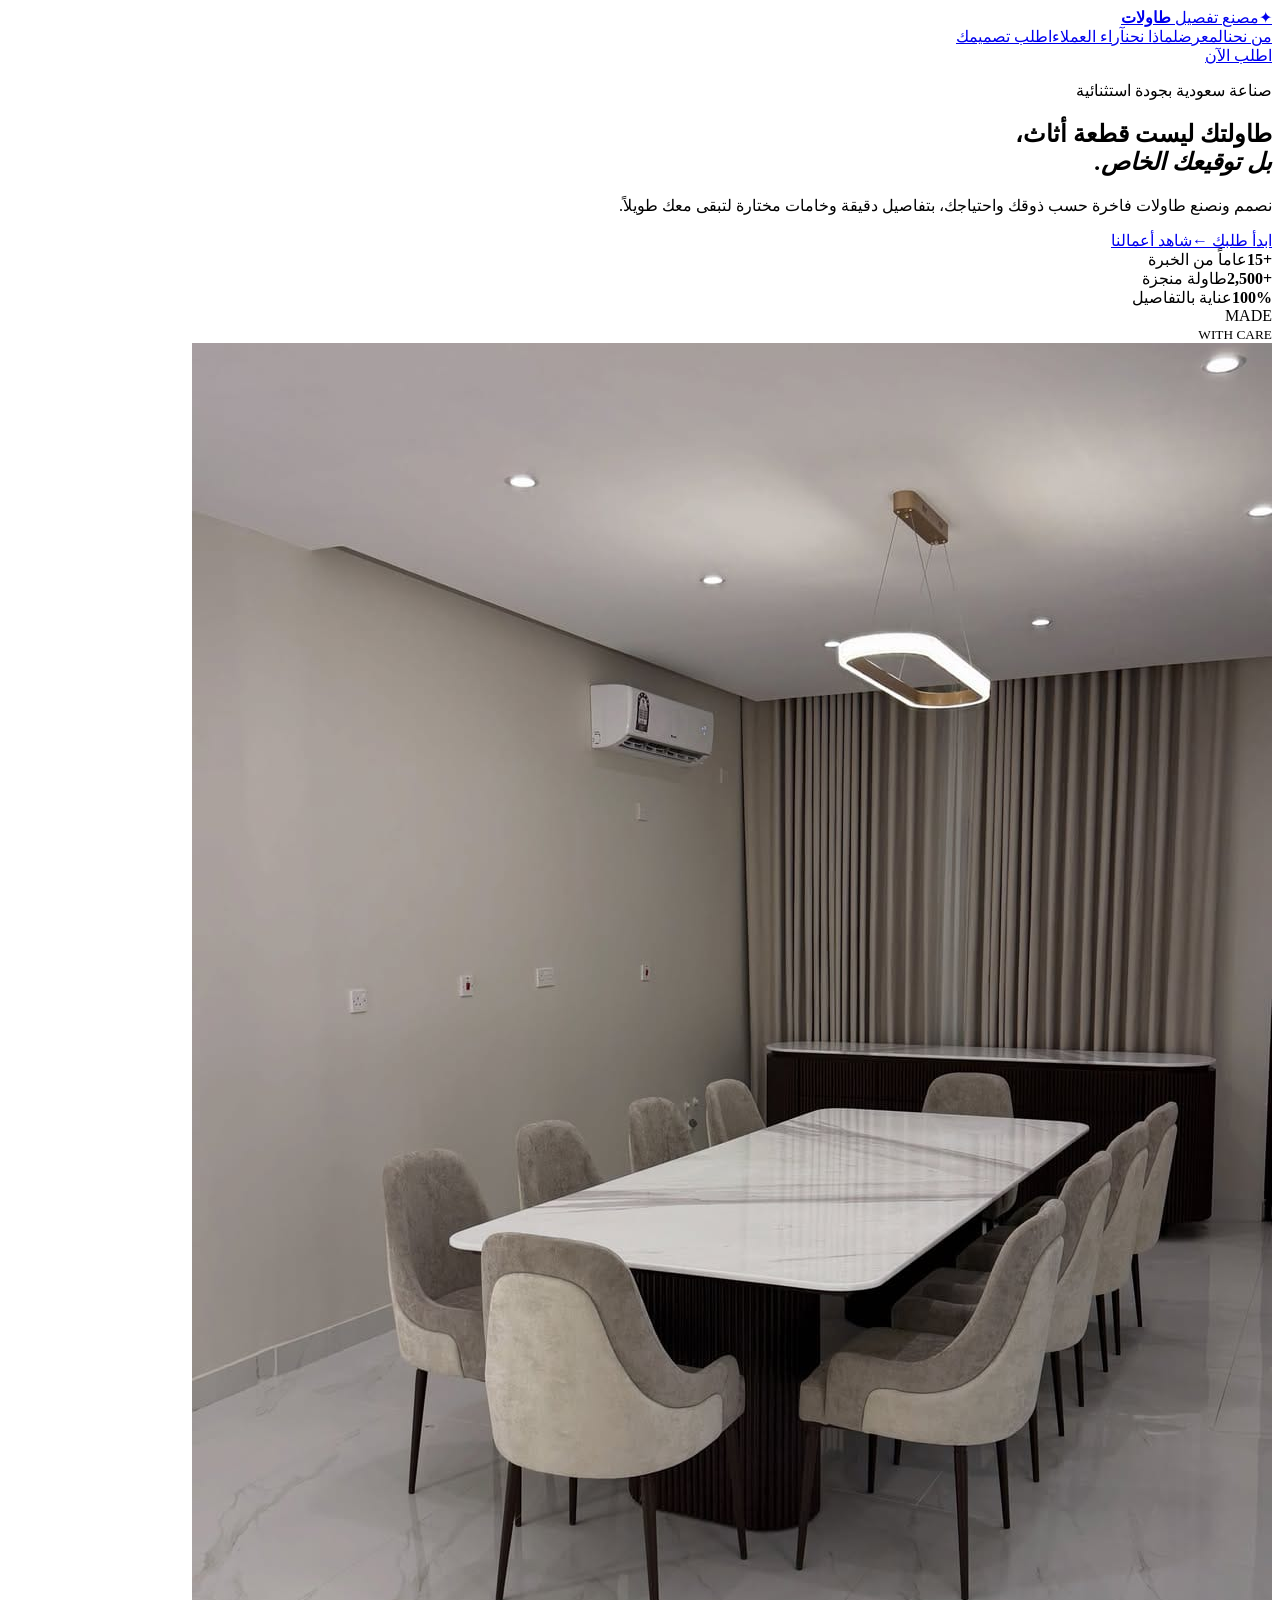
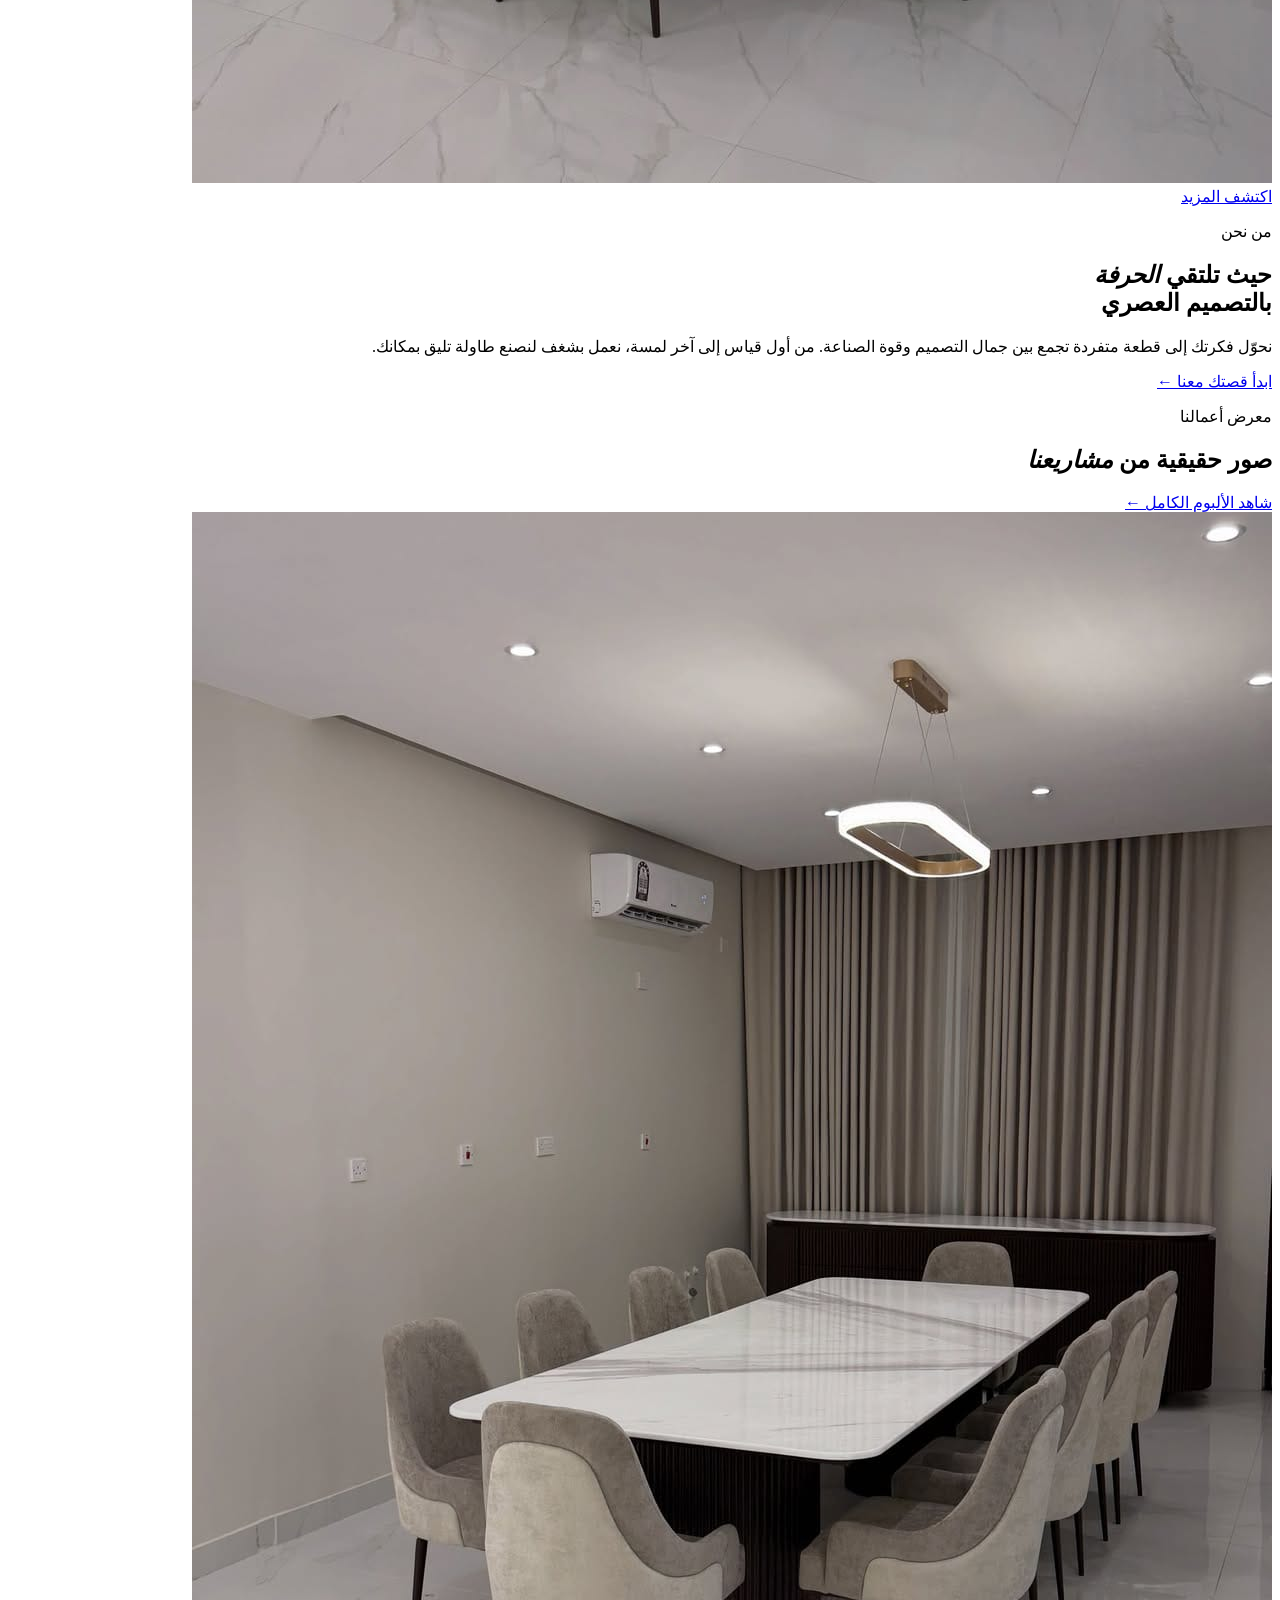
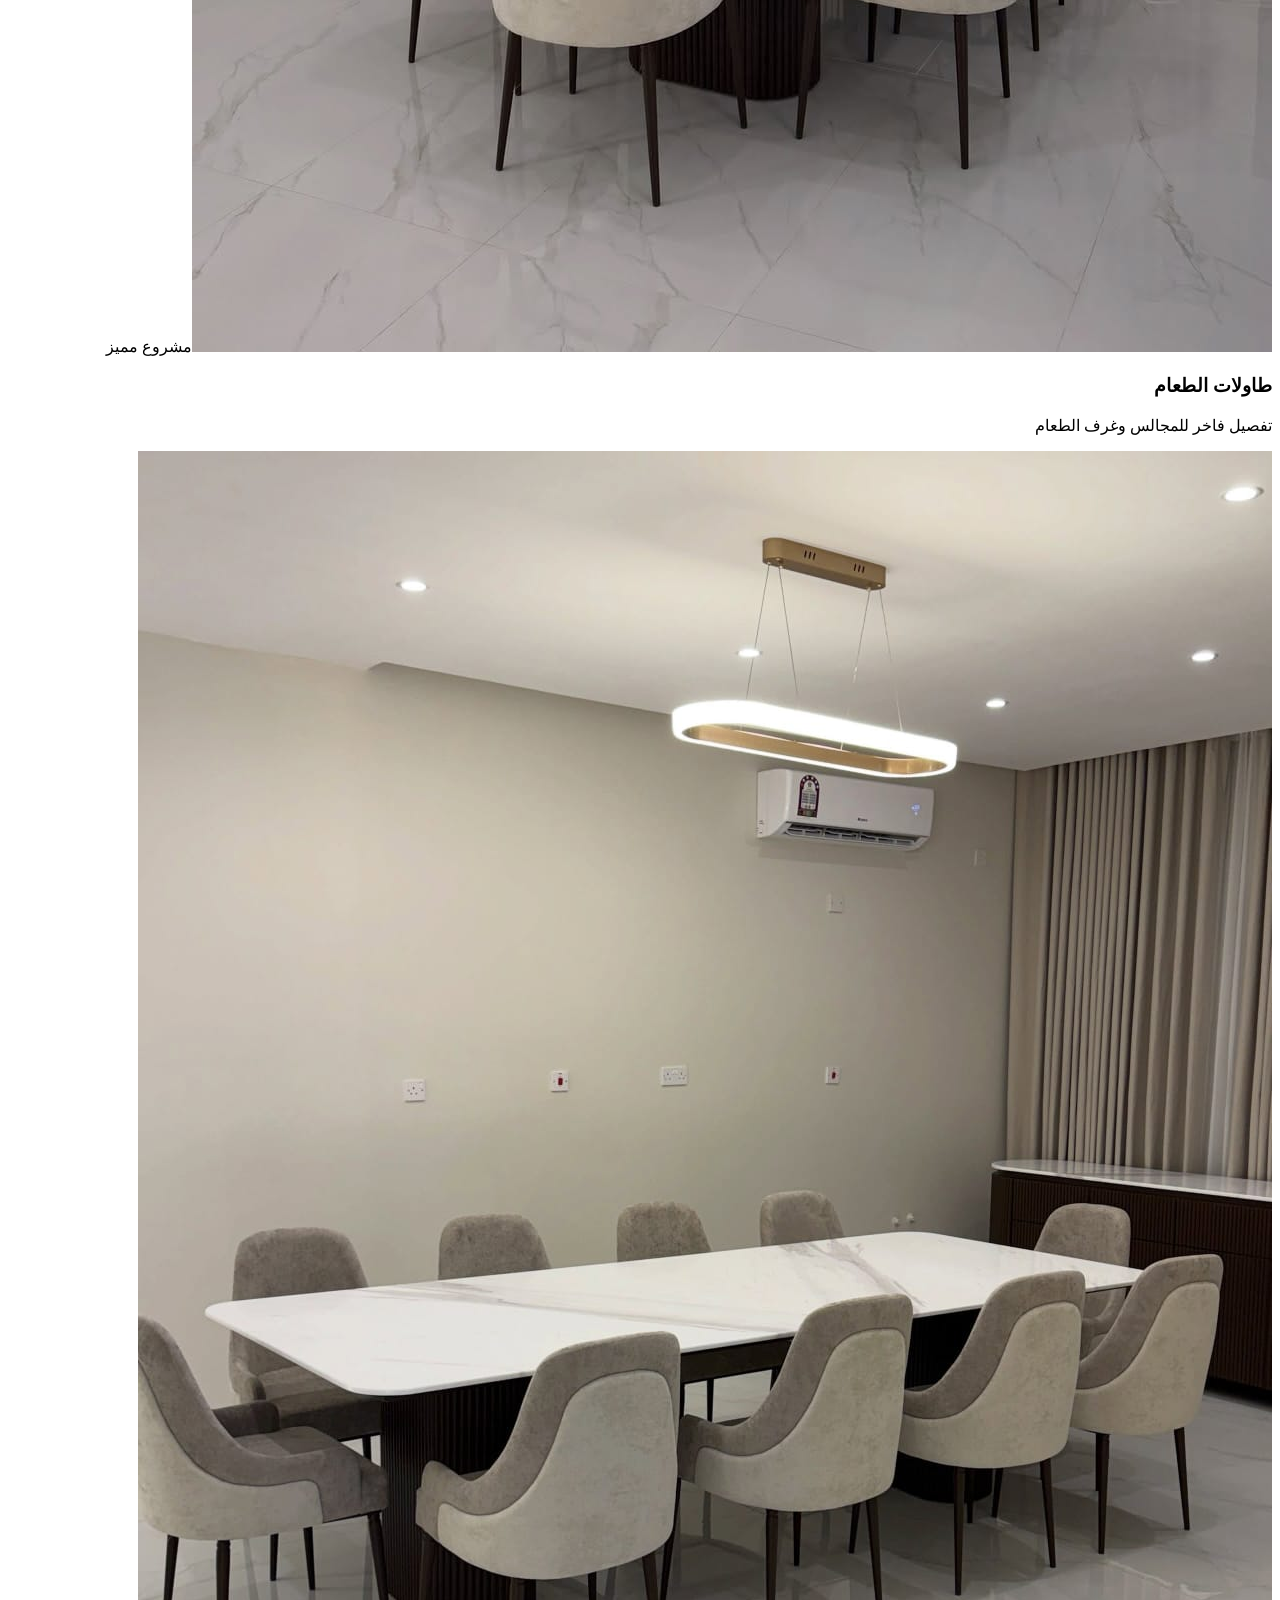
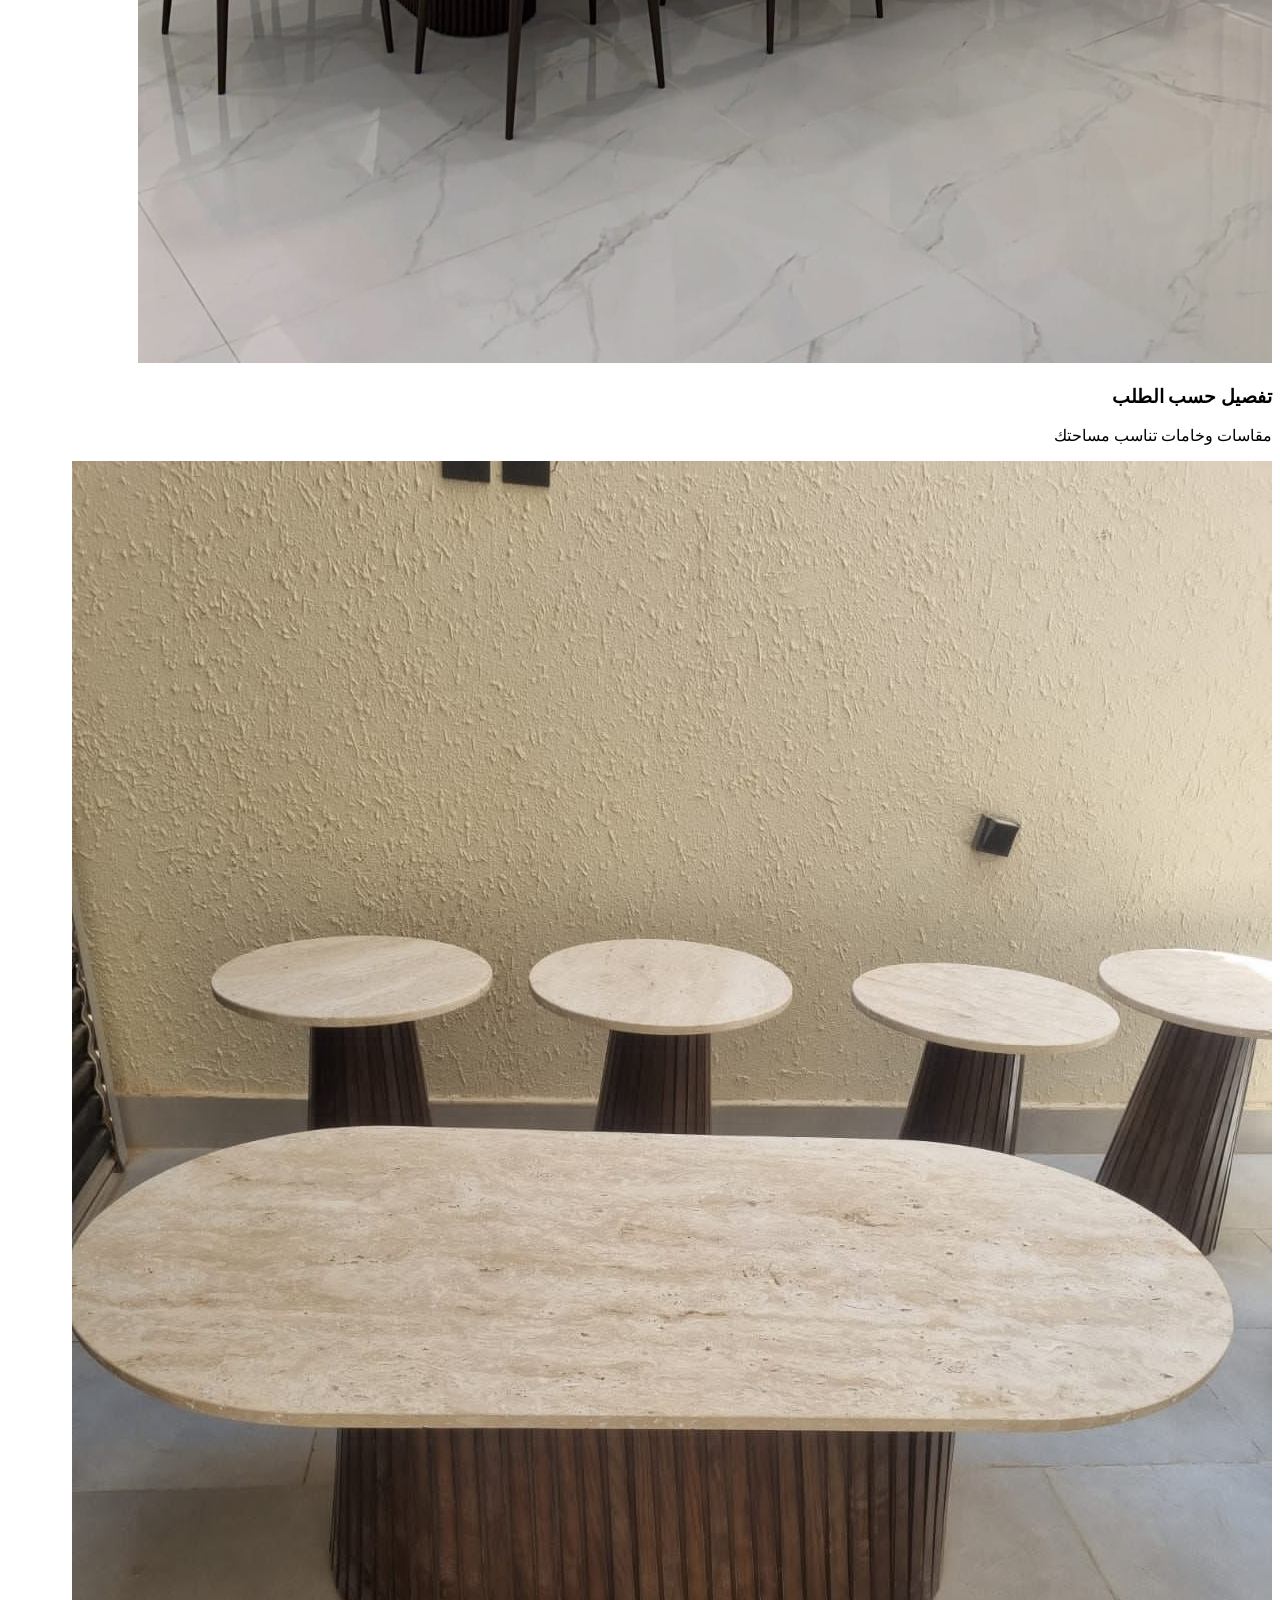
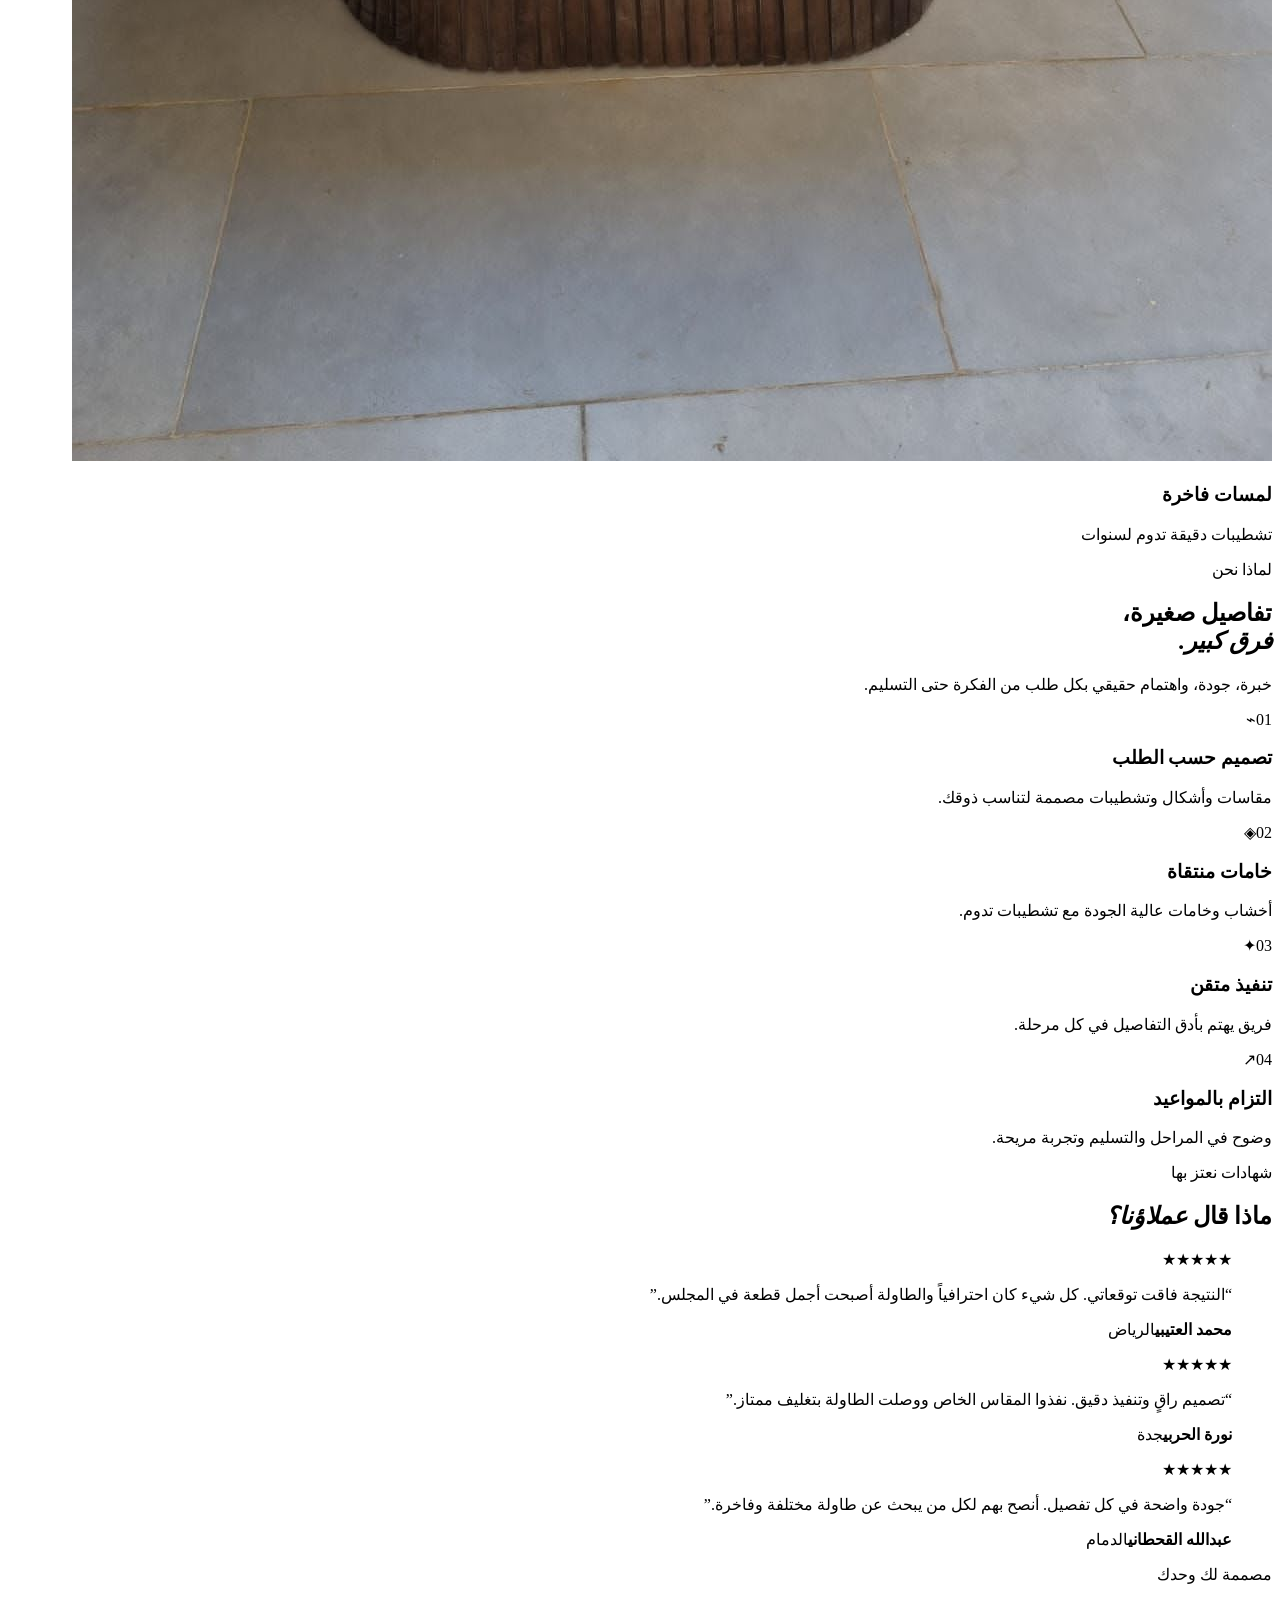
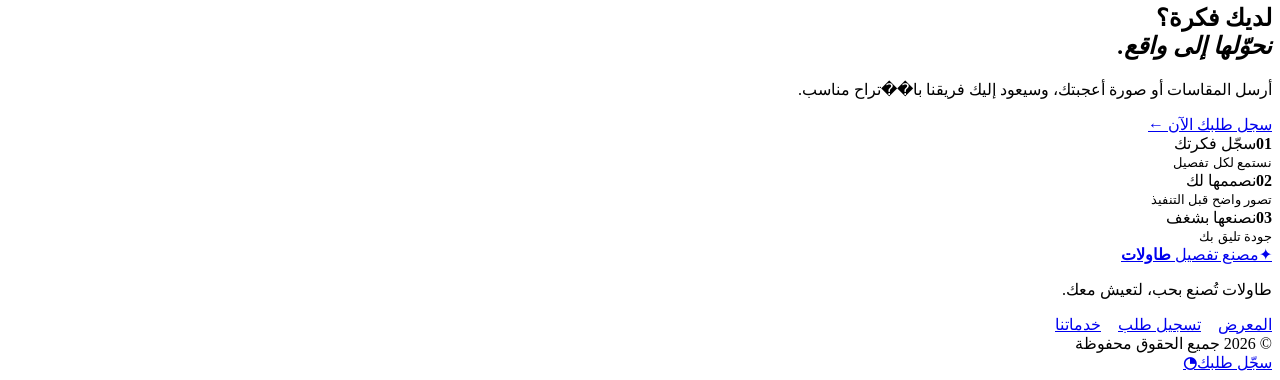
==== commit 4c43910a: "Add premium real-image gallery, custom order registration page, services page, WhatsApp form flow, a" ====
--- a/index.html
+++ b/index.html
@@ -1,56 +1,23 @@
 <!doctype html>
 <html lang="ar" dir="rtl">
 <head>
-  <meta charset="UTF-8">
-  <meta name="viewport" content="width=device-width, initial-scale=1.0">
-  <meta name="theme-color" content="#171614">
-  <meta name="description" content="مصنع تفصيل طاولات فاخرة حسب الطلب في السعودية. تصميم، تصنيع وتركيب طاولات الطعام والمجالس والمكاتب بخامات عالية الجودة.">
-  <meta name="keywords" content="تفصيل طاولات, مصنع طاولات, طاولات حسب الطلب, طاولات خشب, طاولات رخام, السعودية">
-  <meta name="author" content="مصنع تفصيل طاولات">
-  <meta property="og:type" content="website">
-  <meta property="og:title" content="مصنع تفصيل طاولات | طاولتك بتوقيعك">
-  <meta property="og:description" content="نصمم ونصنع طاولتك الخاصة بجودة فاخرة وتفاصيل تليق بمكانك.">
-  <meta property="og:image" content="images/table1.svg">
-  <meta name="twitter:card" content="summary_large_image">
-  <link rel="canonical" href="https://amer1777.github.io/Abdul-Rab/">
-  <link rel="icon" href="images/table1.svg" type="image/svg+xml">
-  <title>مصنع تفصيل طاولات | طاولتك بتوقيعك</title>
-  <link rel="preconnect" href="https://fonts.googleapis.com">
-  <link rel="preconnect" href="https://fonts.gstatic.com" crossorigin>
-  <link href="https://fonts.googleapis.com/css2?family=Amiri:wght@400;700&family=Cairo:wght@400;500;600;700;800&family=IBM+Plex+Sans+Arabic:wght@400;500;600;700&family=Playfair+Display:wght@600;700&display=swap" rel="stylesheet">
-  <link rel="stylesheet" href="style.css">
-  <script type="application/ld+json">
-  {"@context":"https://schema.org","@type":"FurnitureStore","name":"مصنع تفصيل طاولات","description":"مصنع متخصص في تصميم وتفصيل الطاولات حسب الطلب.","telephone":"+966532059243","url":"https://amer1777.github.io/Abdul-Rab/","areaServed":"SA","priceRange":"$$"}
-  </script>
+  <meta charset="UTF-8"><meta name="viewport" content="width=device-width, initial-scale=1.0">
+  <meta name="description" content="مصنع تفصيل طاولات فاخرة حسب الطلب. تصاميم تجارية وسكنية، خامات منتقاة، وتنفيذ احترافي في السعودية.">
+  <meta name="theme-color" content="#11100f"><meta property="og:type" content="website"><meta property="og:title" content="مصنع تفصيل طاولات | طاولتك بتوقيعك"><meta property="og:description" content="طاولات تُصنع بحب، لتعيش معك."><meta property="og:image" content="IMG-20260922-WA0010.jpg">
+  <link rel="canonical" href="https://amer1777.github.io/Abdul-Rab/"><title>مصنع تفصيل طاولات | طاولتك بتوقيعك</title>
+  <link rel="preconnect" href="https://fonts.googleapis.com"><link rel="preconnect" href="https://fonts.gstatic.com" crossorigin>
+  <link href="https://fonts.googleapis.com/css2?family=Amiri:wght@400;700&family=Cairo:wght@400;600;700;800&family=IBM+Plex+Sans+Arabic:wght@400;500;600;700&family=Playfair+Display:wght@600;700&display=swap" rel="stylesheet"><link rel="stylesheet" href="style.css">
+  <script type="application/ld+json">{"@context":"https://schema.org","@type":"FurnitureStore","name":"مصنع تفصيل طاولات","telephone":"+966532059243","url":"https://amer1777.github.io/Abdul-Rab/","areaServed":"SA","priceRange":"$$"}</script>
 </head>
 <body>
-  <header class="site-header">
-    <div class="container nav-wrap">
-      <a class="brand" href="#top" aria-label="مصنع تفصيل طاولات - الرئيسية"><span class="brand-mark" aria-hidden="true">✦</span><span>مصنع تفصيل <b>طاولات</b></span></a>
-      <nav class="main-nav" aria-label="التنقل الرئيسي">
-        <a href="#about">من نحن</a><a href="#products">منتجاتنا</a><a href="#why-us">لماذا نحن</a><a href="#reviews">آراء العملاء</a>
-        <a class="nav-cta" href="https://wa.me/966532059243?text=%D9%85%D8%B1%D8%AD%D8%A8%D8%A7%D9%8B%D8%8C%20%D8%A3%D8%B1%D8%BA%D8%A8%20%D9%81%D9%8A%20%D8%AA%D9%81%D8%B5%D9%8A%D9%84%20%D8%B7%D8%A7%D9%88%D9%84%D8%A9" target="_blank" rel="noopener">اطلب الآن</a>
-      </nav>
-      <a class="mobile-contact" href="https://wa.me/966532059243" target="_blank" rel="noopener" aria-label="تواصل عبر واتساب">واتساب</a>
-    </div>
-  </header>
-
-  <main id="top">
-    <section class="hero" aria-labelledby="hero-title"><div class="hero-glow glow-one"></div><div class="hero-glow glow-two"></div>
-      <div class="container hero-content"><div class="hero-copy"><p class="eyebrow"><span></span> صناعة سعودية بجودة استثنائية</p><h1 id="hero-title">طاولتك ليست قطعة أثاث،<br><em>بل توقيعك الخاص.</em></h1><p class="hero-text">نصمم ونصنع طاولات فاخرة حسب ذوقك واحتياجك، بتفاصيل دقيقة وخامات مختارة لتبقى معك طويلاً.</p><div class="hero-actions"><a class="button button-gold" href="#custom">صمّم طاولتك <span>←</span></a><a class="button button-ghost" href="#products">اكتشف تشكيلتنا</a></div><div class="hero-stats"><div><strong>+15</strong><span>عاماً من الخبرة</span></div><div><strong>+2,500</strong><span>طاولة منجزة</span></div><div><strong>100%</strong><span>عناية بالتفاصيل</span></div></div></div><div class="hero-art"><div class="art-ring"></div><div class="art-label">MADE<br><small>WITH CARE</small></div><img src="images/table1.svg" alt="طاولة طعام خشبية فاخرة"></div></div><a class="scroll-cue" href="#about"><span></span> اكتشف المزيد</a>
-    </section>
-
-    <section class="intro section" id="about"><div class="container intro-grid"><div><p class="eyebrow"><span></span> من نحن</p><h2>حيث تلتقي <em>الحرفة</em><br>بالتصميم العصري</h2></div><div><p class="section-lead">في مصنع تفصيل طاولات، نؤمن أن كل مساحة تستحق قطعة استثنائية. نعمل بشغف على تحويل فكرتك إلى طاولة متفردة، تجمع بين جمال التصميم وقوة الصناعة.</p><a class="text-link" href="#custom">ابدأ قصتك معنا <span>←</span></a></div></div><div class="container about-note"><span>تراث الحرفة</span><p>نختار كل خامة بعناية، ونراجع كل تفصيل يدوياً، لنقدم لك منتجاً يزداد جمالاً مع الزمن.</p></div></section>
-
-    <section class="products section" id="products"><div class="container"><div class="section-heading"><div><p class="eyebrow"><span></span> مختاراتنا</p><h2>تشكيلة <em>تُلهمك</em></h2></div><a class="text-link desktop-link" href="#custom">اطلب تصميمك الخاص <span>←</span></a></div><div class="product-grid"><article class="product-card featured"><div class="product-image"><img src="images/table1.svg" alt="طاولة نوفا خشب طبيعي" loading="lazy"><span class="product-tag">الأكثر طلباً</span></div><div class="product-info"><h3>طاولة نوفا</h3><p>خشب طبيعي مع لمسة رخامية</p><span class="view-product">عرض التفاصيل <b>←</b></span></div></article><article class="product-card"><div class="product-image"><img src="images/table2.svg" alt="طاولة أوريانا عصرية" loading="lazy"></div><div class="product-info"><h3>طاولة أوريانا</h3><p>أناقة هادئة للمساحات العصرية</p><span class="view-product">عرض التفاصيل <b>←</b></span></div></article><article class="product-card"><div class="product-image"><img src="images/table3.svg" alt="طاولة ريفيرا فاخرة" loading="lazy"></div><div class="product-info"><h3>طاولة ريفيرا</h3><p>تفاصيل راقية لحظات لا تُنسى</p><span class="view-product">عرض التفاصيل <b>←</b></span></div></article></div></div></section>
-
-    <section class="why section" id="why-us"><div class="container"><div class="section-heading"><div><p class="eyebrow"><span></span> لماذا نحن</p><h2>تفاصيل صغيرة،<br><em>فرق كبير.</em></h2></div><p class="heading-copy">نرافقك من الفكرة الأولى حتى تصل طاولتك إلى المكان الذي تستحقه.</p></div><div class="benefits"><article><span class="benefit-number">01</span><span class="benefit-icon">⌁</span><h3>تصميم حسب الطلب</h3><p>مقاسات وأشكال وتشطيبات مصممة لتناسب ذوقك ومساحتك.</p></article><article><span class="benefit-number">02</span><span class="benefit-icon">◈</span><h3>خامات منتقاة</h3><p>نستخدم أخشاباً وخامات عالية الجودة مع تشطيبات تدوم.</p></article><article><span class="benefit-number">03</span><span class="benefit-icon">✦</span><h3>تنفيذ متقن</h3><p>خبرة طويلة وفريق يهتم بأدق التفاصيل في كل مرحلة.</p></article><article><span class="benefit-number">04</span><span class="benefit-icon">↗</span><h3>التزام بالمواعيد</h3><p>وضوح في المراحل والتسليم، وتجربة مريحة من البداية للنهاية.</p></article></div></div></section>
-
-    <section class="reviews section" id="reviews"><div class="container"><div class="section-heading"><div><p class="eyebrow"><span></span> شهادات نعتز بها</p><h2>ماذا قال <em>عملاؤنا؟</em></h2></div></div><div class="review-grid"><blockquote><div class="stars">★★★★★</div><p>“النتيجة فاقت توقعاتي. من اختيار الخامة إلى التركيب، كل شيء كان احترافياً والطاولة أصبحت أجمل قطعة في المجلس.”</p><footer><strong>محمد العتيبي</strong><span>الرياض</span></footer></blockquote><blockquote><div class="stars">★★★★★</div><p>“فريق متعاون وتصميم راقٍ جداً. نفذوا المقاس الخاص بالضبط ووصلت الطاولة بتغليف ممتاز.”</p><footer><strong>نورة الحربي</strong><span>جدة</span></footer></blockquote><blockquote><div class="stars">★★★★★</div><p>“تعامل راقٍ وجودة واضحة في كل تفصيل. أنصح بهم لكل من يبحث عن طاولة مختلفة وفاخرة.”</p><footer><strong>عبدالله القحطاني</strong><span>الدمام</span></footer></blockquote></div></div></section>
-
-    <section class="custom section" id="custom"><div class="container custom-box"><div class="custom-copy"><p class="eyebrow"><span></span> مصممة لك وحدك</p><h2>لديك فكرة؟<br><em>نحوّلها إلى واقع.</em></h2><p>شاركنا تصورك، مقاساتك، أو حتى صورة أعجبتك. فريقنا جاهز ليساعدك في اختيار الخامة والتصميم المثالي.</p><a class="button button-gold" href="https://wa.me/966532059243?text=%D9%85%D8%B1%D8%AD%D8%A8%D8%A7%D9%8B%D8%8C%20%D9%84%D8%AF%D9%8A%20%D8%B7%D9%84%D8%A8%20%D8%AA%D9%81%D8%B5%D9%8A%D9%84%20%D8%B7%D8%A7%D9%88%D9%84%D8%A9" target="_blank" rel="noopener">ابدأ تصميم طاولتك <span>←</span></a></div><div class="custom-details"><div class="detail-item"><b>01</b><span>شاركنا فكرتك<br><small>نستمع لكل تفصيل</small></span></div><div class="detail-item"><b>02</b><span>نصممها لك<br><small>تصور واقعي قبل التنفيذ</small></span></div><div class="detail-item"><b>03</b><span>نصنعها بشغف<br><small>جودة تليق بك</small></span></div></div></div></section>
-  </main>
-  <footer><div class="container footer-wrap"><a class="brand" href="#top"><span class="brand-mark">✦</span><span>مصنع تفصيل <b>طاولات</b></span></a><p>طاولات تُصنع بحب، لتعيش معك.</p><div class="footer-links"><a href="#about">من نحن</a><a href="#products">منتجاتنا</a><a href="#custom">تواصل معنا</a></div><span class="copyright">© 2024 جميع الحقوق محفوظة</span></div></footer>
-  <a class="whatsapp" href="https://wa.me/966532059243?text=%D9%85%D8%B1%D8%AD%D8%A8%D8%A7%D9%8B%D8%8C%20%D8%A3%D8%B1%D8%BA%D8%A8%20%D8%A8%D8%A7%D9%84%D8%A7%D8%B3%D8%AA%D9%81%D8%B3%D8%A7%D8%B1%20%D8%B9%D9%86%20%D8%AA%D9%81%D8%B5%D9%8A%D9%84%20%D8%B7%D8%A7%D9%88%D9%84%D8%A9" target="_blank" rel="noopener" aria-label="تواصل معنا عبر واتساب"><span>واتساب</span><strong>◔</strong></a>
-</body>
-</html>
+<header class="site-header"><div class="container nav-wrap"><a class="brand" href="#top"><span class="brand-mark">✦</span><span>مصنع تفصيل <b>طاولات</b></span></a><nav class="main-nav" aria-label="التنقل الرئيسي"><a href="#about">من نحن</a><a href="#products">المعرض</a><a href="#why-us">لماذا نحن</a><a href="#reviews">آراء العملاء</a><a href="order.html" class="nav-cta">اطلب تصميمك</a></nav><a class="mobile-contact" href="order.html">اطلب الآن</a></div></header>
+<main id="top">
+<section class="hero"><div class="hero-glow glow-one"></div><div class="hero-glow glow-two"></div><div class="container hero-content"><div class="hero-copy"><p class="eyebrow"><span></span> صناعة سعودية بجودة استثنائية</p><h1>طاولتك ليست قطعة أثاث،<br><em>بل توقيعك الخاص.</em></h1><p class="hero-text">نصمم ونصنع طاولات فاخرة حسب ذوقك واحتياجك، بتفاصيل دقيقة وخامات مختارة لتبقى معك طويلاً.</p><div class="hero-actions"><a class="button button-gold" href="order.html">ابدأ طلبك <span>←</span></a><a class="button button-ghost" href="#products">شاهد أعمالنا</a></div><div class="hero-stats"><div><strong>+15</strong><span>عاماً من الخبرة</span></div><div><strong>+2,500</strong><span>طاولة منجزة</span></div><div><strong>100%</strong><span>عناية بالتفاصيل</span></div></div></div><div class="hero-art"><div class="art-ring"></div><div class="art-label">MADE<br><small>WITH CARE</small></div><img src="IMG-20260922-WA0010.jpg" alt="طاولة فاخرة من أعمال المصنع"></div></div><a class="scroll-cue" href="#about"><span></span> اكتشف المزيد</a></section>
+<section class="intro section" id="about"><div class="container intro-grid"><div><p class="eyebrow"><span></span> من نحن</p><h2>حيث تلتقي <em>الحرفة</em><br>بالتصميم العصري</h2></div><div><p class="section-lead">نحوّل فكرتك إلى قطعة متفردة تجمع بين جمال التصميم وقوة الصناعة. من أول قياس إلى آخر لمسة، نعمل بشغف لنصنع طاولة تليق بمكانك.</p><a class="text-link" href="order.html">ابدأ قصتك معنا <span>←</span></a></div></div></section>
+<section class="products section" id="products"><div class="container"><div class="section-heading"><div><p class="eyebrow"><span></span> معرض أعمالنا</p><h2>صور حقيقية من <em>مشاريعنا</em></h2></div><a class="text-link desktop-link" href="gallery.html">شاهد الألبوم الكامل <span>←</span></a></div><div class="product-grid"><article class="product-card featured"><div class="product-image"><img src="IMG-20260922-WA0010.jpg" alt="طاولة تفصيل مميزة" loading="lazy"><span class="product-tag">مشروع مميز</span></div><div class="product-info"><h3>طاولات الطعام</h3><p>تفصيل فاخر للمجالس وغرف الطعام</p></div></article><article class="product-card"><div class="product-image"><img src="IMG-20260922-WA0011.jpg" alt="طاولة مصممة حسب الطلب" loading="lazy"></div><div class="product-info"><h3>تفصيل حسب الطلب</h3><p>مقاسات وخامات تناسب مساحتك</p></div></article><article class="product-card"><div class="product-image"><img src="IMG-20260922-WA0013.jpg" alt="طاولة خشبية فاخرة" loading="lazy"></div><div class="product-info"><h3>لمسات فاخرة</h3><p>تشطيبات دقيقة تدوم لسنوات</p></div></article></div></div></section>
+<section class="why section" id="why-us"><div class="container"><div class="section-heading"><div><p class="eyebrow"><span></span> لماذا نحن</p><h2>تفاصيل صغيرة،<br><em>فرق كبير.</em></h2></div><p class="heading-copy">خبرة، جودة، واهتمام حقيقي بكل طلب من الفكرة حتى التسليم.</p></div><div class="benefits"><article><span class="benefit-number">01</span><span class="benefit-icon">⌁</span><h3>تصميم حسب الطلب</h3><p>مقاسات وأشكال وتشطيبات مصممة لتناسب ذوقك.</p></article><article><span class="benefit-number">02</span><span class="benefit-icon">◈</span><h3>خامات منتقاة</h3><p>أخشاب وخامات عالية الجودة مع تشطيبات تدوم.</p></article><article><span class="benefit-number">03</span><span class="benefit-icon">✦</span><h3>تنفيذ متقن</h3><p>فريق يهتم بأدق التفاصيل في كل مرحلة.</p></article><article><span class="benefit-number">04</span><span class="benefit-icon">↗</span><h3>التزام بالمواعيد</h3><p>وضوح في المراحل والتسليم وتجربة مريحة.</p></article></div></div></section>
+<section class="reviews section" id="reviews"><div class="container"><div class="section-heading"><div><p class="eyebrow"><span></span> شهادات نعتز بها</p><h2>ماذا قال <em>عملاؤنا؟</em></h2></div></div><div class="review-grid"><blockquote><div class="stars">★★★★★</div><p>“النتيجة فاقت توقعاتي. كل شيء كان احترافياً والطاولة أصبحت أجمل قطعة في المجلس.”</p><footer><strong>محمد العتيبي</strong><span>الرياض</span></footer></blockquote><blockquote><div class="stars">★★★★★</div><p>“تصميم راقٍ وتنفيذ دقيق. نفذوا المقاس الخاص ووصلت الطاولة بتغليف ممتاز.”</p><footer><strong>نورة الحربي</strong><span>جدة</span></footer></blockquote><blockquote><div class="stars">★★★★★</div><p>“جودة واضحة في كل تفصيل. أنصح بهم لكل من يبحث عن طاولة مختلفة وفاخرة.”</p><footer><strong>عبدالله القحطاني</strong><span>الدمام</span></footer></blockquote></div></div></section>
+<section class="custom section" id="custom"><div class="container custom-box"><div class="custom-copy"><p class="eyebrow"><span></span> مصممة لك وحدك</p><h2>لديك فكرة؟<br><em>نحوّلها إلى واقع.</em></h2><p>أرسل المقاسات أو صورة أعجبتك، وسيعود إليك فريقنا با��تراح مناسب.</p><a class="button button-gold" href="order.html">سجل طلبك الآن <span>←</span></a></div><div class="custom-details"><div class="detail-item"><b>01</b><span>سجّل فكرتك<br><small>نستمع لكل تفصيل</small></span></div><div class="detail-item"><b>02</b><span>نصممها لك<br><small>تصور واضح قبل التنفيذ</small></span></div><div class="detail-item"><b>03</b><span>نصنعها بشغف<br><small>جودة تليق بك</small></span></div></div></div></section>
+</main><footer><div class="container footer-wrap"><a class="brand" href="#top"><span class="brand-mark">✦</span><span>مصنع تفصيل <b>طاولات</b></span></a><p>طاولات تُصنع بحب، لتعيش معك.</p><div class="footer-links"><a href="gallery.html">المعرض</a><a href="order.html">تسجيل طلب</a><a href="apps.html">خدماتنا</a></div><span class="copyright">© 2026 جميع الحقوق محفوظة</span></div></footer>
+<a class="whatsapp" href="https://wa.me/966532059243?text=%D9%85%D8%B1%D8%AD%D8%A8%D8%A7%D9%8B%D8%8C%20%D8%A3%D8%B1%D8%BA%D8%A8%20%D8%A8%D8%AA%D8%B3%D8%AC%D9%8A%D9%84%20%D8%B7%D9%84%D8%A8%20%D8%AA%D9%81%D8%B5%D9%8A%D9%84%20%D8%B7%D8%A7%D9%88%D9%84%D8%A9" target="_blank" rel="noopener" aria-label="تسجيل طلب عبر واتساب"><span>سجّل طلبك</span><strong>◔</strong></a>
+</body></html>
--- a/style.css
+++ b/style.css
@@ -1,4 +1,2 @@
-:root{--ink:#171614;--ink-2:#211f1c;--paper:#f7f4ef;--soft:#ece7de;--gold:#c99a55;--gold-light:#e4c58e;--muted:#8b8882;--line:#ded9d0}*{box-sizing:border-box}html{scroll-behavior:smooth}body{margin:0;background:var(--paper);color:var(--ink);font-family:'IBM Plex Sans Arabic','Cairo',sans-serif;line-height:1.8}a{text-decoration:none;color:inherit}img{max-width:100%;display:block}.container{width:min(1160px,calc(100% - 64px));margin:auto}.site-header{height:82px;background:rgba(247,244,239,.96);backdrop-filter:blur(12px);border-bottom:1px solid rgba(23,22,20,.08);display:flex;align-items:center;position:sticky;top:0;z-index:5}.nav-wrap,.footer-wrap{display:flex;align-items:center;justify-content:space-between}.brand{font-size:16px;font-weight:700;display:flex;align-items:center;gap:10px;white-space:nowrap}.brand b{color:var(--gold)}.brand-mark{font-size:23px;color:var(--gold);line-height:1}.main-nav{display:flex;align-items:center;gap:27px;font-size:12px;font-weight:600}.main-nav>a:not(.nav-cta){color:#65615b;transition:.2s}.main-nav>a:not(.nav-cta):hover{color:var(--gold)}.nav-cta{border:1px solid var(--gold);padding:8px 18px;color:var(--gold);border-radius:2px}.mobile-contact{display:none;color:var(--gold);font-size:12px}.hero{min-height:690px;background:var(--ink);color:#fff;position:relative;overflow:hidden}.hero:before{content:'TABLES';position:absolute;left:-30px;bottom:-62px;font-family:'Playfair Display';font-size:200px;letter-spacing:12px;color:rgba(255,255,255,.025)}.hero-content{display:grid;grid-template-columns:1.05fr .95fr;align-items:center;min-height:690px;gap:30px}.eyebrow{color:var(--gold);font-size:11px;font-weight:700;letter-spacing:1.3px;margin:0 0 18px;display:flex;align-items:center;gap:12px}.eyebrow span{width:30px;height:1px;background:var(--gold);display:inline-block}.hero h1,h2{font-family:'Amiri','Playfair Display',serif;line-height:1.25;font-weight:700;margin:0}.hero h1{font-size:clamp(44px,5vw,70px);max-width:650px}.hero h1 em,h2 em{font-style:normal;color:var(--gold-light)}.hero-text{color:#b9b5af;font-size:15px;max-width:505px;margin:25px 0 30px}.hero-actions{display:flex;align-items:center;gap:14px}.button{display:inline-flex;align-items:center;gap:25px;padding:13px 22px;font-size:13px;font-weight:700;transition:.25s}.button-gold{background:var(--gold);color:var(--ink)}.button-gold:hover{background:var(--gold-light);transform:translateY(-2px)}.button-ghost{border:1px solid #655d52;color:#eee}.button-ghost:hover{border-color:var(--gold);color:var(--gold)}.hero-stats{display:flex;gap:45px;margin-top:60px}.hero-stats div{display:flex;flex-direction:column}.hero-stats strong{font-family:'Playfair Display';font-size:25px;color:var(--gold-light);direction:ltr;text-align:right}.hero-stats span{font-size:10px;color:#8c8881}.hero-art{height:500px;position:relative;display:flex;align-items:center;justify-content:center}.hero-art img{width:100%;height:100%;object-fit:contain;position:relative;z-index:1;filter:drop-shadow(0 20px 20px rgba(0,0,0,.4))}.art-ring{position:absolute;width:410px;height:410px;border:1px solid rgba(201,154,85,.45);border-radius:50%;z-index:0}.art-ring:before{content:'';position:absolute;inset:19px;border:1px solid rgba(201,154,85,.14);border-radius:50%}.art-label{position:absolute;z-index:2;left:0;top:90px;border-right:1px solid var(--gold);padding-right:13px;color:var(--gold);font:17px/1.2 'Playfair Display';letter-spacing:2px}.art-label small{font:8px 'Cairo';letter-spacing:3px;color:#aaa}.hero-glow{position:absolute;border-radius:50%;filter:blur(5px)}.glow-one{width:320px;height:320px;background:rgba(201,154,85,.08);top:100px;right:15%}.glow-two{width:180px;height:180px;background:rgba(201,154,85,.06);bottom:-40px;left:5%}.scroll-cue{position:absolute;bottom:25px;left:50%;transform:translateX(-50%);font-size:10px;color:#8c8881;display:flex;align-items:center;gap:10px}.scroll-cue span{width:1px;height:27px;background:var(--gold)}.section{padding:110px 0}.intro-grid{display:grid;grid-template-columns:1fr 1fr;gap:100px;align-items:center}.intro h2,.section-heading h2{font-size:clamp(38px,4vw,55px)}.section-lead{color:#68645e;font-size:15px;max-width:460px;line-height:2.1}.text-link{font-size:12px;font-weight:700;color:var(--gold);border-bottom:1px solid var(--gold);padding-bottom:4px}.text-link span{font-size:18px;margin-right:10px}.about-note{border-top:1px solid var(--line);margin-top:75px;padding-top:22px;display:flex;gap:35px;color:var(--muted);font-size:12px}.about-note span{color:var(--gold);font-weight:700}.about-note p{margin:0}.products{background:var(--soft)}.section-heading{display:flex;justify-content:space-between;align-items:end;margin-bottom:40px}.heading-copy{max-width:300px;color:var(--muted);font-size:13px}.product-grid{display:grid;grid-template-columns:repeat(3,1fr);gap:22px}.product-card{background:var(--paper);transition:.3s}.product-card:hover{transform:translateY(-5px)}.product-image{height:270px;background:#d8d2c8;position:relative;overflow:hidden}.product-image img{width:100%;height:100%;object-fit:cover;transition:.5s}.product-card:hover .product-image img{transform:scale(1.04)}.product-tag{position:absolute;top:16px;right:16px;background:var(--gold);color:var(--ink);font-size:10px;padding:3px 11px}.product-info{padding:20px 22px 22px}.product-info h3{font:22px 'Amiri',serif;margin:0 0 2px}.product-info p{color:#8a857c;font-size:11px;margin:0 0 13px}.view-product{font-size:10px;color:var(--gold);font-weight:700}.view-product b{font-size:16px;margin-right:8px}.why{background:var(--paper)}.benefits{display:grid;grid-template-columns:repeat(4,1fr);gap:18px;margin-top:55px}.benefits article{border-top:1px solid var(--line);padding:22px 4px 0;position:relative}.benefit-number{font:13px 'Playfair Display';color:var(--gold)}.benefit-icon{display:block;font-size:34px;color:var(--gold-light);margin:25px 0 15px}.benefits h3{font:22px 'Amiri',serif;margin:0 0 5px}.benefits p{color:var(--muted);font-size:12px;line-height:1.9;margin:0}.reviews{background:#e8e2d9}.review-grid{display:grid;grid-template-columns:repeat(3,1fr);gap:20px}.review-grid blockquote{margin:0;background:var(--paper);padding:28px 25px;min-height:245px;display:flex;flex-direction:column}.stars{color:var(--gold);letter-spacing:3px;font-size:13px}.review-grid blockquote p{font:18px/1.9 'Amiri',serif;margin:18px 0}.review-grid blockquote footer{margin-top:auto;background:none;padding:0;display:flex;gap:15px;color:var(--ink);font-size:11px}.review-grid blockquote footer span{color:var(--muted)}.custom{background:var(--ink);color:#fff}.custom-box{border:1px solid #48433b;display:grid;grid-template-columns:1.1fr .9fr;min-height:420px;align-items:center;padding:70px 80px;position:relative;overflow:hidden}.custom-box:after{content:'✦';position:absolute;left:35%;top:-100px;font-size:450px;color:rgba(201,154,85,.04);font-family:serif}.custom h2{font-size:55px}.custom-copy>p:not(.eyebrow){color:#9d9890;font-size:13px;max-width:390px;margin:23px 0 28px}.custom-details{border-right:1px solid #48433b;padding-right:50px;display:grid;gap:34px;z-index:1}.detail-item{display:flex;align-items:center;gap:20px}.detail-item>b{font:25px 'Playfair Display';color:var(--gold)}.detail-item span{font-size:13px}.detail-item small{color:#817b72;font-size:10px}.custom-copy{z-index:1}footer{background:#11100f;color:#888;padding:24px 0}.footer-wrap{gap:25px}.footer-wrap .brand{color:#ddd;font-size:13px}.footer-wrap p,.copyright,.footer-links{font-size:10px;margin:0}.footer-links{display:flex;gap:17px}.footer-links a:hover{color:var(--gold)}.whatsapp{position:fixed;bottom:25px;left:25px;z-index:10;background:#25d366;color:#fff;border-radius:30px;padding:7px 8px 7px 16px;display:flex;align-items:center;gap:9px;box-shadow:0 5px 22px #0004;font-size:11px;font-weight:700;transition:.25s}.whatsapp strong{background:#fff;color:#25d366;width:30px;height:30px;border-radius:50%;display:grid;place-items:center;font-size:22px;transform:rotate(-45deg)}.whatsapp:hover{transform:scale(1.06)}
-@media(max-width:900px){.main-nav{gap:13px}.main-nav>a:not(.nav-cta){display:none}.benefits{grid-template-columns:repeat(2,1fr)}.review-grid{grid-template-columns:1fr}}
-@media(max-width:800px){.container{width:min(100% - 36px,600px)}.site-header{height:70px}.main-nav{display:none}.mobile-contact{display:block}.hero,.hero-content{min-height:auto}.hero-content{display:flex;flex-direction:column;align-items:stretch;padding-top:75px;padding-bottom:80px}.hero h1{font-size:44px}.hero-text{font-size:13px}.hero-stats{margin-top:42px;gap:25px}.hero-art{height:350px;margin-top:-10px}.art-ring{width:285px;height:285px}.art-label{top:45px;left:5%}.section{padding:75px 0}.intro-grid{grid-template-columns:1fr;gap:25px}.intro h2{font-size:42px}.about-note{margin-top:45px;display:block}.about-note p{margin-top:8px}.section-heading{align-items:start}.desktop-link{display:none}.product-grid{grid-template-columns:1fr;gap:20px}.product-image{height:250px}.custom-box{grid-template-columns:1fr;padding:45px 28px;gap:48px}.custom h2{font-size:45px}.custom-details{border-right:0;border-top:1px solid #48433b;padding:30px 0 0;gap:23px}.footer-wrap{flex-wrap:wrap;justify-content:center;text-align:center}.footer-wrap .brand{width:100%;justify-content:center}.footer-wrap p{display:none}.copyright{width:100%}}
-@media(max-width:420px){.hero h1{font-size:38px}.hero-stats{gap:15px}.hero-stats strong{font-size:21px}.hero-stats span{font-size:9px}.hero-actions{flex-direction:column;align-items:stretch}.button{justify-content:center}.benefits{grid-template-columns:1fr}.whatsapp{left:15px;bottom:15px}}
+/* Added pages and real-image gallery */
+.about-note{border-top:1px solid var(--line);margin-top:70px;padding-top:20px;display:flex;gap:30px;color:var(--muted);font-size:12px}.about-note span{color:var(--gold);font-weight:700}.about-note p{margin:0}.form-page,.gallery-page,.apps-page{min-height:calc(100vh - 82px);padding:90px 0;background:var(--paper)}.form-card{width:min(680px,calc(100% - 36px));margin:auto;background:#fff;padding:48px;box-shadow:0 20px 60px #17161412}.form-card h1,.gallery-page h1,.apps-page h1{font:700 clamp(38px,5vw,60px)/1.3 'Amiri',serif;margin:0}.form-card h1 em,.gallery-page h1 em,.apps-page h1 em{font-style:normal;color:var(--gold)}.form-card>p:not(.eyebrow){color:var(--muted);font-size:13px;margin:10px 0 30px}.form-card form{display:grid;gap:18px}.form-card label{display:grid;gap:7px;font-size:12px;font-weight:700}.form-card input,.form-card select,.form-card textarea{border:1px solid var(--line);background:var(--paper);padding:12px;font:inherit;font-size:13px;outline-color:var(--gold)}.form-row{display:grid;grid-template-columns:1fr 1fr;gap:16px}.gallery-page .section-lead{margin:10px 0 35px}.real-gallery{display:grid;grid-template-columns:repeat(3,1fr);gap:18px;margin-bottom:40px}.real-gallery figure{margin:0;background:#fff;overflow:hidden}.real-gallery img{width:100%;height:260px;object-fit:cover;transition:.4s}.real-gallery figure:hover img{transform:scale(1.04)}.real-gallery figcaption{padding:10px 14px;font-size:12px;color:var(--muted)}.apps-page{background:var(--ink);color:#fff}.service-list{display:grid;grid-template-columns:repeat(3,1fr);gap:20px;margin:50px 0}.service-list article{border:1px solid #48433b;padding:28px;min-height:220px}.service-list b{font:24px 'Playfair Display';color:var(--gold)}.service-list h2{font-size:28px;margin:25px 0 8px}.service-list p{color:#aaa;font-size:13px}.footer-links{display:flex;gap:17px}.footer-links a:hover{color:var(--gold)}@media(max-width:800px){.form-page,.gallery-page,.apps-page{padding:55px 0}.form-card{padding:30px 22px}.real-gallery,.service-list{grid-template-columns:1fr}.real-gallery img{height:240px}.form-row{grid-template-columns:1fr}.about-note{display:block}.about-note p{margin-top:8px}}
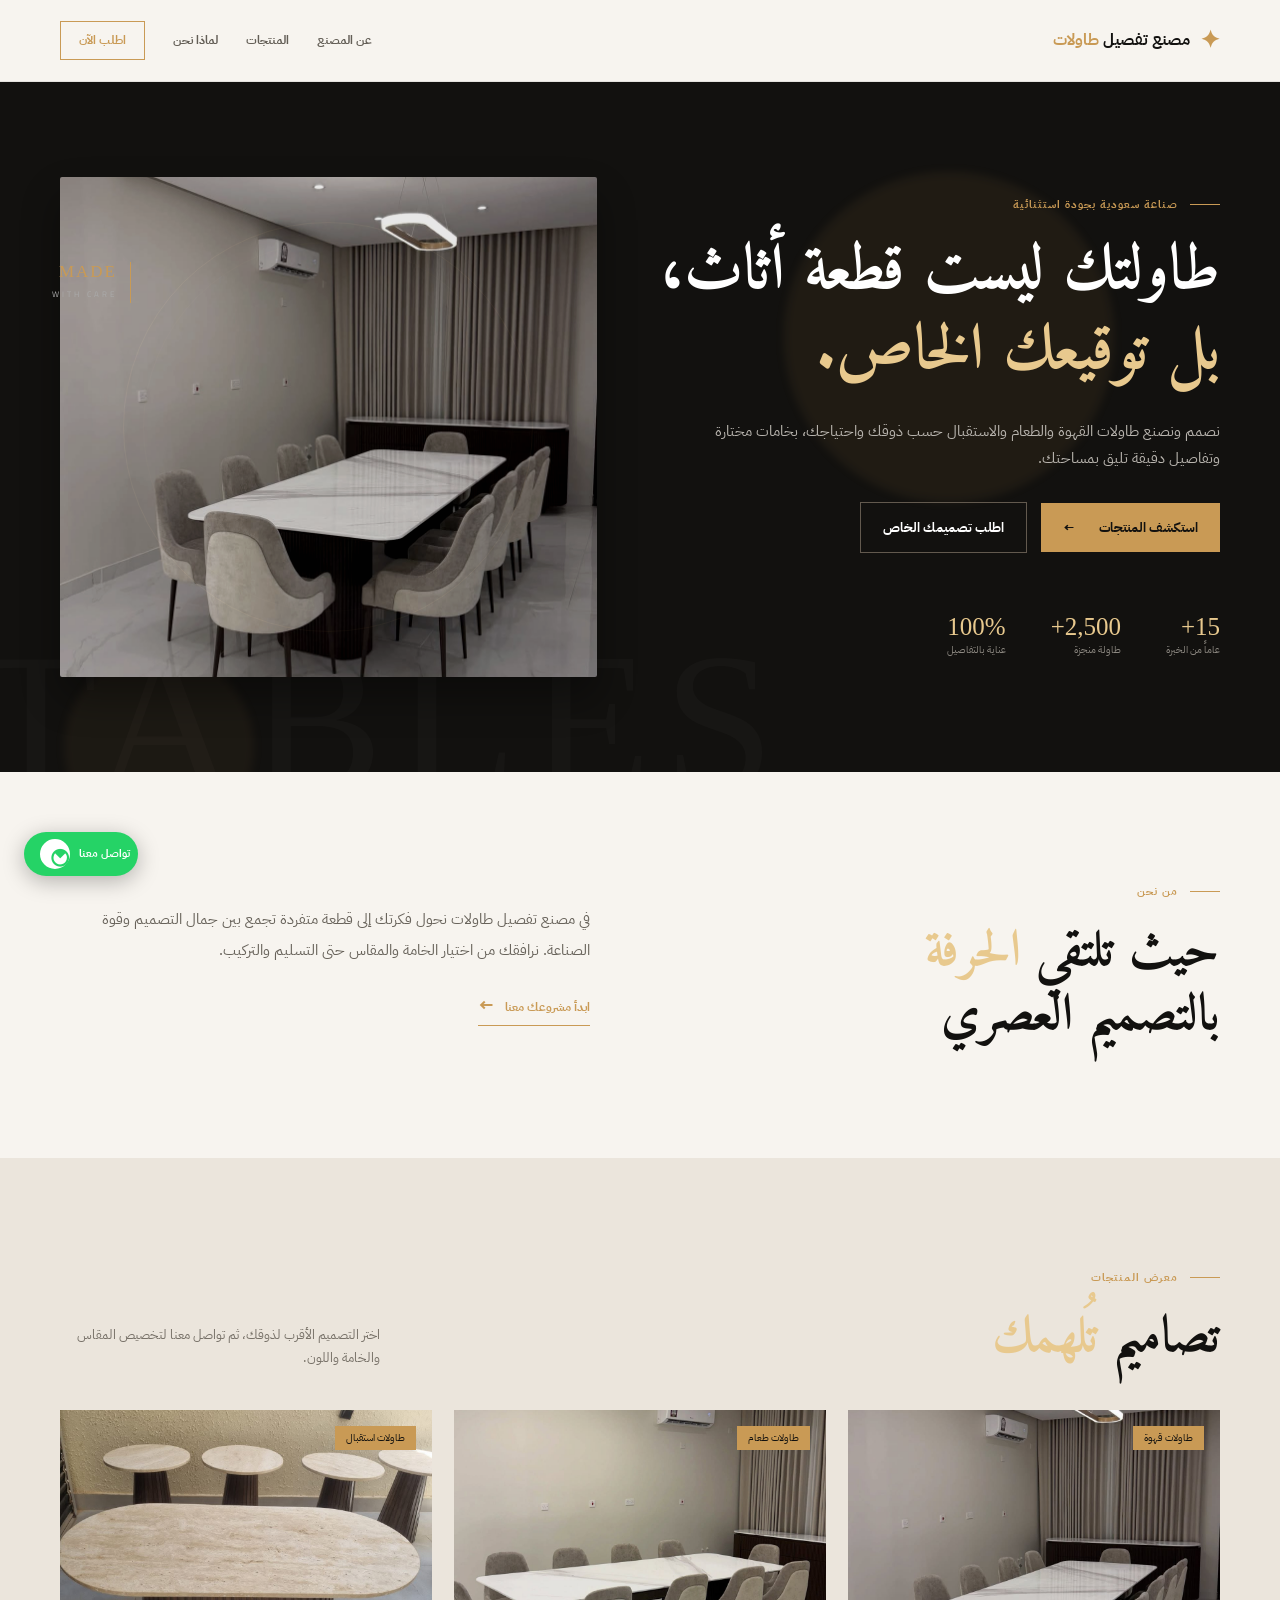
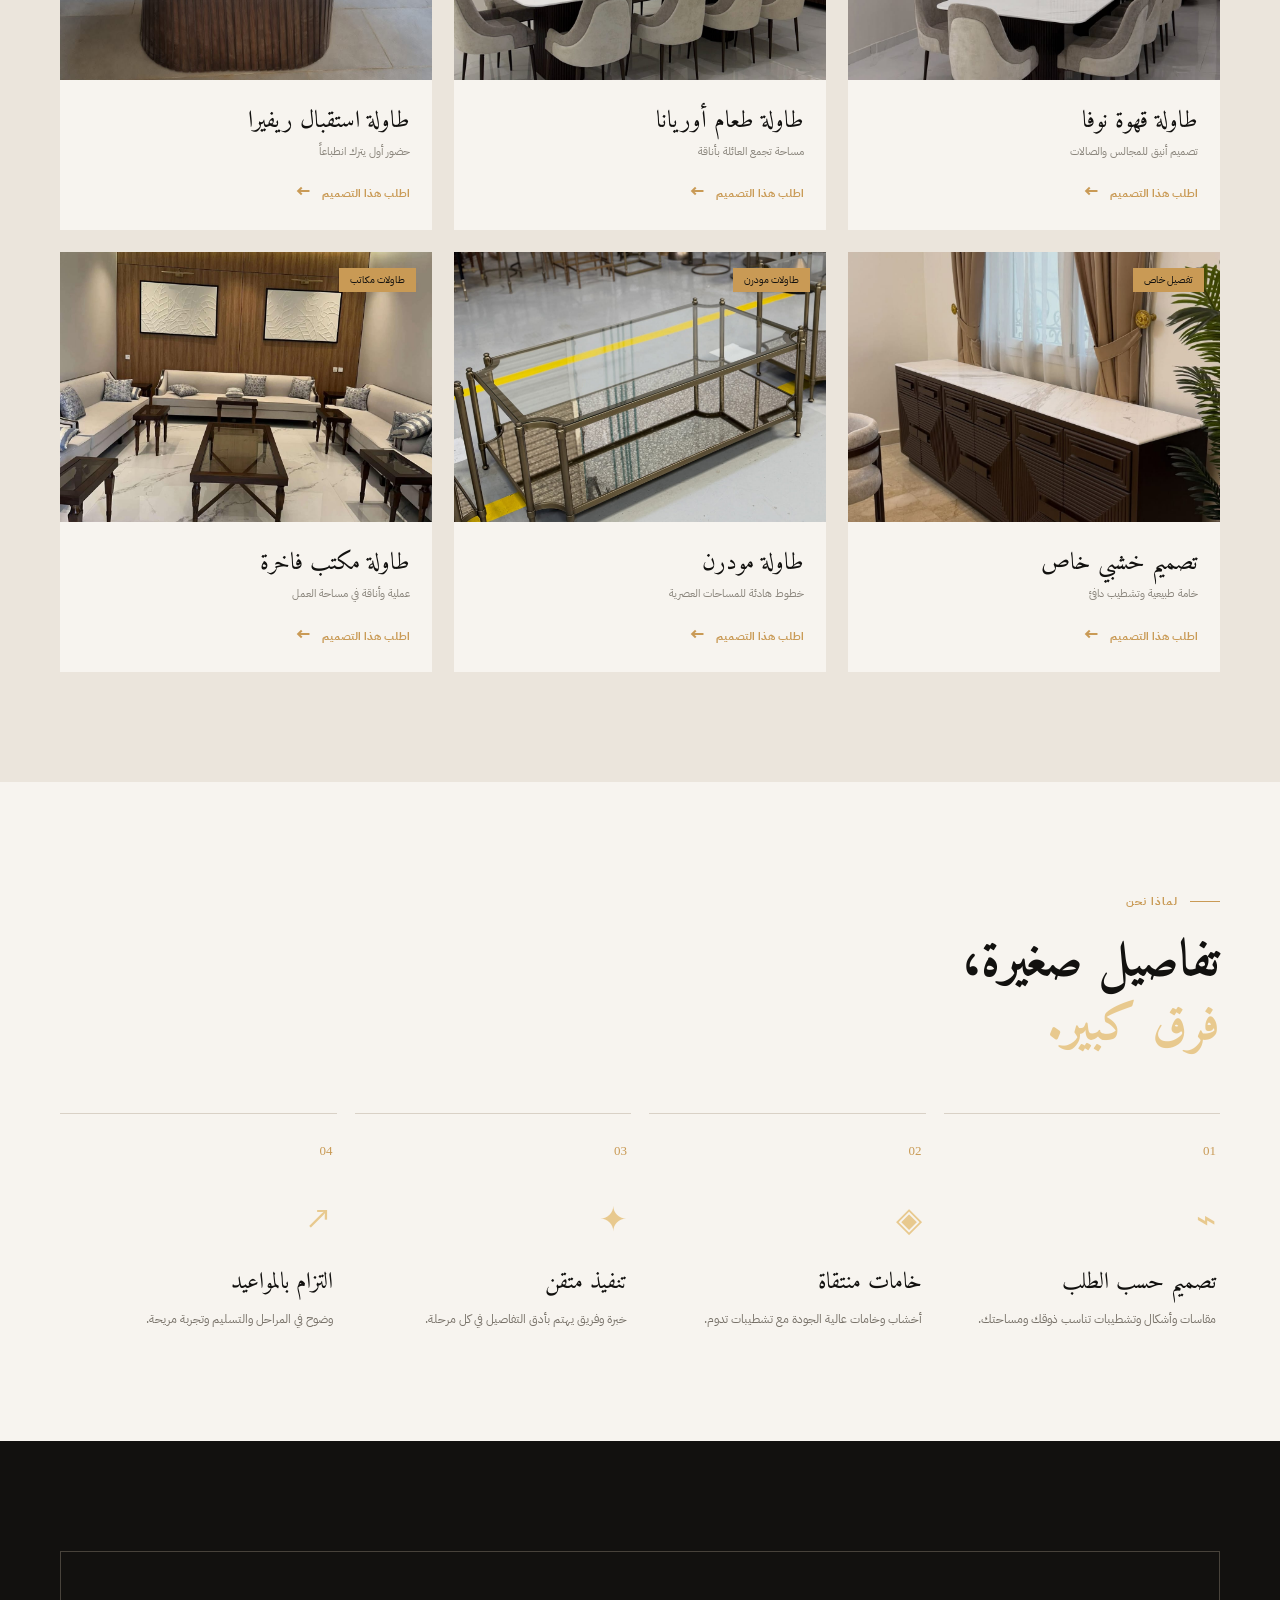
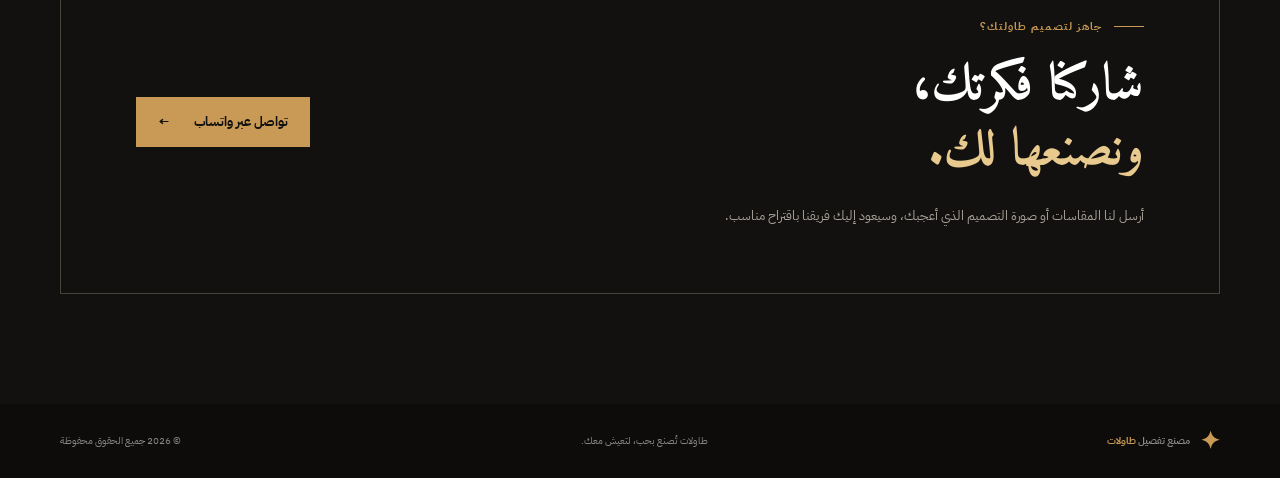
==== commit d8359bb7: "Refine luxury responsive product showcase with real images and personalized WhatsApp buttons per pro" ====
--- a/index.html
+++ b/index.html
@@ -1,23 +1,90 @@
 <!doctype html>
 <html lang="ar" dir="rtl">
 <head>
-  <meta charset="UTF-8"><meta name="viewport" content="width=device-width, initial-scale=1.0">
-  <meta name="description" content="مصنع تفصيل طاولات فاخرة حسب الطلب. تصاميم تجارية وسكنية، خامات منتقاة، وتنفيذ احترافي في السعودية.">
-  <meta name="theme-color" content="#11100f"><meta property="og:type" content="website"><meta property="og:title" content="مصنع تفصيل طاولات | طاولتك بتوقيعك"><meta property="og:description" content="طاولات تُصنع بحب، لتعيش معك."><meta property="og:image" content="IMG-20260922-WA0010.jpg">
-  <link rel="canonical" href="https://amer1777.github.io/Abdul-Rab/"><title>مصنع تفصيل طاولات | طاولتك بتوقيعك</title>
-  <link rel="preconnect" href="https://fonts.googleapis.com"><link rel="preconnect" href="https://fonts.gstatic.com" crossorigin>
-  <link href="https://fonts.googleapis.com/css2?family=Amiri:wght@400;700&family=Cairo:wght@400;600;700;800&family=IBM+Plex+Sans+Arabic:wght@400;500;600;700&family=Playfair+Display:wght@600;700&display=swap" rel="stylesheet"><link rel="stylesheet" href="style.css">
-  <script type="application/ld+json">{"@context":"https://schema.org","@type":"FurnitureStore","name":"مصنع تفصيل طاولات","telephone":"+966532059243","url":"https://amer1777.github.io/Abdul-Rab/","areaServed":"SA","priceRange":"$$"}</script>
+  <meta charset="UTF-8">
+  <meta name="viewport" content="width=device-width, initial-scale=1.0">
+  <meta name="theme-color" content="#12110f">
+  <meta name="description" content="مصنع تفصيل طاولات فاخرة حسب الطلب: طاولات قهوة، طاولات طعام، وطاولات استقبال بخامات عالية الجودة.">
+  <meta property="og:title" content="مصنع تفصيل طاولات | طاولتك بتوقيعك">
+  <meta property="og:description" content="تصاميم فاخرة وتنفيذ متقن لطاولات القهوة والطعام والاستقبال.">
+  <meta property="og:type" content="website">
+  <title>مصنع تفصيل طاولات | طاولات قهوة وطعام واستقبال</title>
+  <link rel="preconnect" href="https://fonts.googleapis.com">
+  <link rel="preconnect" href="https://fonts.gstatic.com" crossorigin>
+  <link href="https://fonts.googleapis.com/css2?family=Amiri:wght@400;700&family=Cairo:wght@400;500;600;700;800&family=IBM+Plex+Sans+Arabic:wght@400;500;600;700&display=swap" rel="stylesheet">
+  <link rel="stylesheet" href="style.css">
 </head>
 <body>
-<header class="site-header"><div class="container nav-wrap"><a class="brand" href="#top"><span class="brand-mark">✦</span><span>مصنع تفصيل <b>طاولات</b></span></a><nav class="main-nav" aria-label="التنقل الرئيسي"><a href="#about">من نحن</a><a href="#products">المعرض</a><a href="#why-us">لماذا نحن</a><a href="#reviews">آراء العملاء</a><a href="order.html" class="nav-cta">اطلب تصميمك</a></nav><a class="mobile-contact" href="order.html">اطلب الآن</a></div></header>
-<main id="top">
-<section class="hero"><div class="hero-glow glow-one"></div><div class="hero-glow glow-two"></div><div class="container hero-content"><div class="hero-copy"><p class="eyebrow"><span></span> صناعة سعودية بجودة استثنائية</p><h1>طاولتك ليست قطعة أثاث،<br><em>بل توقيعك الخاص.</em></h1><p class="hero-text">نصمم ونصنع طاولات فاخرة حسب ذوقك واحتياجك، بتفاصيل دقيقة وخامات مختارة لتبقى معك طويلاً.</p><div class="hero-actions"><a class="button button-gold" href="order.html">ابدأ طلبك <span>←</span></a><a class="button button-ghost" href="#products">شاهد أعمالنا</a></div><div class="hero-stats"><div><strong>+15</strong><span>عاماً من الخبرة</span></div><div><strong>+2,500</strong><span>طاولة منجزة</span></div><div><strong>100%</strong><span>عناية بالتفاصيل</span></div></div></div><div class="hero-art"><div class="art-ring"></div><div class="art-label">MADE<br><small>WITH CARE</small></div><img src="IMG-20260922-WA0010.jpg" alt="طاولة فاخرة من أعمال المصنع"></div></div><a class="scroll-cue" href="#about"><span></span> اكتشف المزيد</a></section>
-<section class="intro section" id="about"><div class="container intro-grid"><div><p class="eyebrow"><span></span> من نحن</p><h2>حيث تلتقي <em>الحرفة</em><br>بالتصميم العصري</h2></div><div><p class="section-lead">نحوّل فكرتك إلى قطعة متفردة تجمع بين جمال التصميم وقوة الصناعة. من أول قياس إلى آخر لمسة، نعمل بشغف لنصنع طاولة تليق بمكانك.</p><a class="text-link" href="order.html">ابدأ قصتك معنا <span>←</span></a></div></div></section>
-<section class="products section" id="products"><div class="container"><div class="section-heading"><div><p class="eyebrow"><span></span> معرض أعمالنا</p><h2>صور حقيقية من <em>مشاريعنا</em></h2></div><a class="text-link desktop-link" href="gallery.html">شاهد الألبوم الكامل <span>←</span></a></div><div class="product-grid"><article class="product-card featured"><div class="product-image"><img src="IMG-20260922-WA0010.jpg" alt="طاولة تفصيل مميزة" loading="lazy"><span class="product-tag">مشروع مميز</span></div><div class="product-info"><h3>طاولات الطعام</h3><p>تفصيل فاخر للمجالس وغرف الطعام</p></div></article><article class="product-card"><div class="product-image"><img src="IMG-20260922-WA0011.jpg" alt="طاولة مصممة حسب الطلب" loading="lazy"></div><div class="product-info"><h3>تفصيل حسب الطلب</h3><p>مقاسات وخامات تناسب مساحتك</p></div></article><article class="product-card"><div class="product-image"><img src="IMG-20260922-WA0013.jpg" alt="طاولة خشبية فاخرة" loading="lazy"></div><div class="product-info"><h3>لمسات فاخرة</h3><p>تشطيبات دقيقة تدوم لسنوات</p></div></article></div></div></section>
-<section class="why section" id="why-us"><div class="container"><div class="section-heading"><div><p class="eyebrow"><span></span> لماذا نحن</p><h2>تفاصيل صغيرة،<br><em>فرق كبير.</em></h2></div><p class="heading-copy">خبرة، جودة، واهتمام حقيقي بكل طلب من الفكرة حتى التسليم.</p></div><div class="benefits"><article><span class="benefit-number">01</span><span class="benefit-icon">⌁</span><h3>تصميم حسب الطلب</h3><p>مقاسات وأشكال وتشطيبات مصممة لتناسب ذوقك.</p></article><article><span class="benefit-number">02</span><span class="benefit-icon">◈</span><h3>خامات منتقاة</h3><p>أخشاب وخامات عالية الجودة مع تشطيبات تدوم.</p></article><article><span class="benefit-number">03</span><span class="benefit-icon">✦</span><h3>تنفيذ متقن</h3><p>فريق يهتم بأدق التفاصيل في كل مرحلة.</p></article><article><span class="benefit-number">04</span><span class="benefit-icon">↗</span><h3>التزام بالمواعيد</h3><p>وضوح في المراحل والتسليم وتجربة مريحة.</p></article></div></div></section>
-<section class="reviews section" id="reviews"><div class="container"><div class="section-heading"><div><p class="eyebrow"><span></span> شهادات نعتز بها</p><h2>ماذا قال <em>عملاؤنا؟</em></h2></div></div><div class="review-grid"><blockquote><div class="stars">★★★★★</div><p>“النتيجة فاقت توقعاتي. كل شيء كان احترافياً والطاولة أصبحت أجمل قطعة في المجلس.”</p><footer><strong>محمد العتيبي</strong><span>الرياض</span></footer></blockquote><blockquote><div class="stars">★★★★★</div><p>“تصميم راقٍ وتنفيذ دقيق. نفذوا المقاس الخاص ووصلت الطاولة بتغليف ممتاز.”</p><footer><strong>نورة الحربي</strong><span>جدة</span></footer></blockquote><blockquote><div class="stars">★★★★★</div><p>“جودة واضحة في كل تفصيل. أنصح بهم لكل من يبحث عن طاولة مختلفة وفاخرة.”</p><footer><strong>عبدالله القحطاني</strong><span>الدمام</span></footer></blockquote></div></div></section>
-<section class="custom section" id="custom"><div class="container custom-box"><div class="custom-copy"><p class="eyebrow"><span></span> مصممة لك وحدك</p><h2>لديك فكرة؟<br><em>نحوّلها إلى واقع.</em></h2><p>أرسل المقاسات أو صورة أعجبتك، وسيعود إليك فريقنا با��تراح مناسب.</p><a class="button button-gold" href="order.html">سجل طلبك الآن <span>←</span></a></div><div class="custom-details"><div class="detail-item"><b>01</b><span>سجّل فكرتك<br><small>نستمع لكل تفصيل</small></span></div><div class="detail-item"><b>02</b><span>نصممها لك<br><small>تصور واضح قبل التنفيذ</small></span></div><div class="detail-item"><b>03</b><span>نصنعها بشغف<br><small>جودة تليق بك</small></span></div></div></div></section>
-</main><footer><div class="container footer-wrap"><a class="brand" href="#top"><span class="brand-mark">✦</span><span>مصنع تفصيل <b>طاولات</b></span></a><p>طاولات تُصنع بحب، لتعيش معك.</p><div class="footer-links"><a href="gallery.html">المعرض</a><a href="order.html">تسجيل طلب</a><a href="apps.html">خدماتنا</a></div><span class="copyright">© 2026 جميع الحقوق محفوظة</span></div></footer>
-<a class="whatsapp" href="https://wa.me/966532059243?text=%D9%85%D8%B1%D8%AD%D8%A8%D8%A7%D9%8B%D8%8C%20%D8%A3%D8%B1%D8%BA%D8%A8%20%D8%A8%D8%AA%D8%B3%D8%AC%D9%8A%D9%84%20%D8%B7%D9%84%D8%A8%20%D8%AA%D9%81%D8%B5%D9%8A%D9%84%20%D8%B7%D8%A7%D9%88%D9%84%D8%A9" target="_blank" rel="noopener" aria-label="تسجيل طلب عبر واتساب"><span>سجّل طلبك</span><strong>◔</strong></a>
-</body></html>
+  <header class="site-header">
+    <div class="container nav-wrap">
+      <a class="brand" href="#top" aria-label="مصنع تفصيل طاولات - الرئيسية">
+        <span class="brand-mark" aria-hidden="true">✦</span>
+        <span>مصنع تفصيل <b>طاولات</b></span>
+      </a>
+      <nav class="main-nav" aria-label="التنقل الرئيسي">
+        <a href="#about">عن المصنع</a>
+        <a href="#products">المنتجات</a>
+        <a href="#why-us">لماذا نحن</a>
+        <a href="#contact" class="nav-cta">اطلب الآن</a>
+      </nav>
+      <a class="mobile-order" href="#contact">اطلب الآن</a>
+    </div>
+  </header>
+
+  <main id="top">
+    <section class="hero" aria-labelledby="hero-title">
+      <div class="hero-glow hero-glow-right"></div>
+      <div class="hero-glow hero-glow-left"></div>
+      <div class="container hero-grid">
+        <div class="hero-copy">
+          <p class="eyebrow"><span></span> صناعة سعودية بجودة استثنائية</p>
+          <h1 id="hero-title">طاولتك ليست قطعة أثاث،<br><em>بل توقيعك الخاص.</em></h1>
+          <p class="hero-description">نصمم ونصنع طاولات القهوة والطعام والاستقبال حسب ذوقك واحتياجك، بخامات مختارة وتفاصيل دقيقة تليق بمساحتك.</p>
+          <div class="hero-actions">
+            <a class="button button-gold" href="#products">استكشف المنتجات <span>←</span></a>
+            <a class="button button-outline" href="#contact">اطلب تصميمك الخاص</a>
+          </div>
+          <div class="hero-stats" aria-label="إحصاءات المصنع">
+            <div><strong>+15</strong><span>عاماً من الخبرة</span></div>
+            <div><strong>+2,500</strong><span>طاولة منجزة</span></div>
+            <div><strong>100%</strong><span>عناية بالتفاصيل</span></div>
+          </div>
+        </div>
+        <div class="hero-visual">
+          <div class="visual-ring"></div>
+          <span class="visual-label">MADE<br><small>WITH CARE</small></span>
+          <img src="IMG-20260922-WA0010.jpg" alt="طاولة فاخرة من أعمال مصنع تفصيل طاولات">
+        </div>
+      </div>
+    </section>
+
+    <section class="about section" id="about">
+      <div class="container about-grid">
+        <div><p class="eyebrow"><span></span> من نحن</p><h2>حيث تلتقي <em>الحرفة</em><br>بالتصميم العصري</h2></div>
+        <div><p class="section-lead">في مصنع تفصيل طاولات نحول فكرتك إلى قطعة متفردة تجمع بين جمال التصميم وقوة الصناعة. نرافقك من اختيار الخامة والمقاس حتى التسليم والتركيب.</p><a class="text-link" href="#contact">ابدأ مشروعك معنا <span>←</span></a></div>
+      </div>
+    </section>
+
+    <section class="products section" id="products">
+      <div class="container">
+        <div class="section-heading"><div><p class="eyebrow"><span></span> معرض المنتجات</p><h2>تصاميم <em>تُلهمك</em></h2></div><p class="heading-copy">اختر التصميم الأقرب لذوقك، ثم تواصل معنا لتخصيص المقاس والخامة واللون.</p></div>
+        <div class="product-grid">
+          <article class="product-card"><div class="product-image"><img src="IMG-20260922-WA0010.jpg" alt="طاولة قهوة فاخرة" loading="lazy"><span class="product-category">طاولات قهوة</span></div><div class="product-info"><h3>طاولة قهوة نوفا</h3><p>تصميم أنيق للمجالس والصالات</p><a class="product-order" href="https://wa.me/966532059243?text=%D9%85%D8%B1%D8%AD%D8%A8%D8%A7%D9%8B%D8%8C%20%D8%A3%D8%B1%D8%BA%D8%A8%20%D8%A8%D8%B7%D9%84%D8%A8%20%D8%B7%D8%A7%D9%88%D9%84%D8%A9%20%D9%82%D9%87%D9%88%D8%A9%20%D9%86%D9%88%D9%81%D8%A7" target="_blank" rel="noopener">اطلب هذا التصميم <span>←</span></a></div></article>
+          <article class="product-card"><div class="product-image"><img src="IMG-20260922-WA0011.jpg" alt="طاولة طعام مصممة حسب الطلب" loading="lazy"><span class="product-category">طاولات طعام</span></div><div class="product-info"><h3>طاولة طعام أوريانا</h3><p>مساحة تجمع العائلة بأناقة</p><a class="product-order" href="https://wa.me/966532059243?text=%D9%85%D8%B1%D8%AD%D8%A8%D8%A7%D9%8B%D8%8C%20%D8%A3%D8%B1%D8%BA%D8%A8%20%D8%A8%D8%B7%D9%84%D8%A8%20%D8%B7%D8%A7%D9%88%D9%84%D8%A9%20%D8%B7%D8%B9%D8%A7%D9%85%20%D8%A3%D9%88%D8%B1%D9%8A%D8%A7%D9%86%D8%A7" target="_blank" rel="noopener">اطلب هذا التصميم <span>←</span></a></div></article>
+          <article class="product-card"><div class="product-image"><img src="IMG-20260922-WA0013.jpg" alt="طاولة استقبال فاخرة" loading="lazy"><span class="product-category">طاولات استقبال</span></div><div class="product-info"><h3>طاولة استقبال ريفيرا</h3><p>حضور أول يترك انطباعاً</p><a class="product-order" href="https://wa.me/966532059243?text=%D9%85%D8%B1%D8%AD%D8%A8%D8%A7%D9%8B%D8%8C%20%D8%A3%D8%B1%D8%BA%D8%A8%20%D8%A8%D8%B7%D9%84%D8%A8%20%D8%B7%D8%A7%D9%88%D9%84%D8%A9%20%D8%A7%D8%B3%D8%AA%D9%82%D8%A8%D8%A7%D9%84%20%D8%B1%D9%8A%D9%81%D9%8A%D8%B1%D8%A7" target="_blank" rel="noopener">اطلب هذا التصميم <span>←</span></a></div></article>
+          <article class="product-card"><div class="product-image"><img src="IMG-20260922-WA0014.jpg" alt="طاولة خشبية حسب الطلب" loading="lazy"><span class="product-category">تفصيل خاص</span></div><div class="product-info"><h3>تصميم خشبي خاص</h3><p>خامة طبيعية وتشطيب دافئ</p><a class="product-order" href="https://wa.me/966532059243?text=%D9%85%D8%B1%D8%AD%D8%A8%D8%A7%D9%8B%D8%8C%20%D8%A3%D8%B1%D8%BA%D8%A8%20%D8%A8%D8%B7%D9%84%D8%A8%20%D8%AA%D8%B5%D9%85%D9%8A%D9%85%20%D8%AE%D8%B4%D8%A8%D9%8A%20%D8%AE%D8%A7%D8%B5" target="_blank" rel="noopener">اطلب هذا التصميم <span>←</span></a></div></article>
+          <article class="product-card"><div class="product-image"><img src="IMG-20260922-WA0015.jpg" alt="طاولة مودرن فاخرة" loading="lazy"><span class="product-category">طاولات مودرن</span></div><div class="product-info"><h3>طاولة مودرن</h3><p>خطوط هادئة للمساحات العصرية</p><a class="product-order" href="https://wa.me/966532059243?text=%D9%85%D8%B1%D8%AD%D8%A8%D8%A7%D9%8B%D8%8C%20%D8%A3%D8%B1%D8%BA%D8%A8%20%D8%A8%D8%B7%D9%84%D8%A8%20%D8%B7%D8%A7%D9%88%D9%84%D8%A9%20%D9%85%D9%88%D8%AF%D8%B1%D9%86" target="_blank" rel="noopener">اطلب هذا التصميم <span>←</span></a></div></article>
+          <article class="product-card"><div class="product-image"><img src="IMG-20260922-WA0016.jpg" alt="طاولة فاخرة للمكتب" loading="lazy"><span class="product-category">طاولات مكاتب</span></div><div class="product-info"><h3>طاولة مكتب فاخرة</h3><p>عملية وأناقة في مساحة العمل</p><a class="product-order" href="https://wa.me/966532059243?text=%D9%85%D8%B1%D8%AD%D8%A8%D8%A7%D9%8B%D8%8C%20%D8%A3%D8%B1%D8%BA%D8%A8%20%D8%A8%D8%B7%D9%84%D8%A8%20%D8%B7%D8%A7%D9%88%D9%84%D8%A9%20%D9%85%D9%83%D8%AA%D8%A8%20%D9%81%D8%A7%D8%AE%D8%B1%D8%A9" target="_blank" rel="noopener">اطلب هذا التصميم <span>←</span></a></div></article>
+        </div>
+      </div>
+    </section>
+
+    <section class="why section" id="why-us"><div class="container"><div class="section-heading"><div><p class="eyebrow"><span></span> لماذا نحن</p><h2>تفاصيل صغيرة،<br><em>فرق كبير.</em></h2></div></div><div class="benefits"><article><b>01</b><span>⌁</span><h3>تصميم حسب الطلب</h3><p>مقاسات وأشكال وتشطيبات تناسب ذوقك ومساحتك.</p></article><article><b>02</b><span>◈</span><h3>خامات منتقاة</h3><p>أخشاب وخامات عالية الجودة مع تشطيبات تدوم.</p></article><article><b>03</b><span>✦</span><h3>تنفيذ متقن</h3><p>خبرة وفريق يهتم بأدق التفاصيل في كل مرحلة.</p></article><article><b>04</b><span>↗</span><h3>التزام بالمواعيد</h3><p>وضوح في المراحل والتسليم وتجربة مريحة.</p></article></div></div></section>
+
+    <section class="contact section" id="contact"><div class="container contact-box"><div><p class="eyebrow"><span></span> جاهز لتصميم طاولتك؟</p><h2>شاركنا فكرتك،<br><em>ونصنعها لك.</em></h2><p>أرسل لنا المقاسات أو صورة التصميم الذي أعجبك، وسيعود إليك فريقنا باقتراح مناسب.</p></div><a class="button button-gold" href="https://wa.me/966532059243?text=%D9%85%D8%B1%D8%AD%D8%A8%D8%A7%D9%8B%D8%8C%20%D8%A3%D8%B1%D8%BA%D8%A8%20%D8%A8%D8%AA%D9%81%D8%B5%D9%8A%D9%84%20%D8%B7%D8%A7%D9%88%D9%84%D8%A9%20%D8%AE%D8%A7%D8%B5%D8%A9%20%D9%88%D8%A3%D8%B1%D8%AC%D9%88%20%D8%A7%D9%84%D8%AA%D9%88%D8%A7%D8%B5%D9%84%20%D9%85%D8%B9%D9%8A" target="_blank" rel="noopener">تواصل عبر واتساب <span>←</span></a></div></section>
+  </main>
+
+  <footer><div class="container footer-wrap"><a class="brand" href="#top"><span class="brand-mark">✦</span><span>مصنع تفصيل <b>طاولات</b></span></a><p>طاولات تُصنع بحب، لتعيش معك.</p><span>© 2026 جميع الحقوق محفوظة</span></div></footer>
+  <a class="whatsapp-float" href="https://wa.me/966532059243?text=%D9%85%D8%B1%D8%AD%D8%A8%D8%A7%D9%8B%D8%8C%20%D8%A3%D8%B1%D8%BA%D8%A8%20%D8%A8%D8%A7%D9%84%D8%A7%D8%B3%D8%AA%D9%81%D8%B3%D8%A7%D8%B1%20%D8%B9%D9%86%20%D8%AA%D9%81%D8%B5%D9%8A%D9%84%20%D8%B7%D8%A7%D9%88%D9%84%D8%A9" target="_blank" rel="noopener" aria-label="تواصل معنا عبر واتساب"><span>تواصل معنا</span><strong>◔</strong></a>
+</body>
+</html>
--- a/style.css
+++ b/style.css
@@ -1,2 +1,158 @@
-/* Added pages and real-image gallery */
-.about-note{border-top:1px solid var(--line);margin-top:70px;padding-top:20px;display:flex;gap:30px;color:var(--muted);font-size:12px}.about-note span{color:var(--gold);font-weight:700}.about-note p{margin:0}.form-page,.gallery-page,.apps-page{min-height:calc(100vh - 82px);padding:90px 0;background:var(--paper)}.form-card{width:min(680px,calc(100% - 36px));margin:auto;background:#fff;padding:48px;box-shadow:0 20px 60px #17161412}.form-card h1,.gallery-page h1,.apps-page h1{font:700 clamp(38px,5vw,60px)/1.3 'Amiri',serif;margin:0}.form-card h1 em,.gallery-page h1 em,.apps-page h1 em{font-style:normal;color:var(--gold)}.form-card>p:not(.eyebrow){color:var(--muted);font-size:13px;margin:10px 0 30px}.form-card form{display:grid;gap:18px}.form-card label{display:grid;gap:7px;font-size:12px;font-weight:700}.form-card input,.form-card select,.form-card textarea{border:1px solid var(--line);background:var(--paper);padding:12px;font:inherit;font-size:13px;outline-color:var(--gold)}.form-row{display:grid;grid-template-columns:1fr 1fr;gap:16px}.gallery-page .section-lead{margin:10px 0 35px}.real-gallery{display:grid;grid-template-columns:repeat(3,1fr);gap:18px;margin-bottom:40px}.real-gallery figure{margin:0;background:#fff;overflow:hidden}.real-gallery img{width:100%;height:260px;object-fit:cover;transition:.4s}.real-gallery figure:hover img{transform:scale(1.04)}.real-gallery figcaption{padding:10px 14px;font-size:12px;color:var(--muted)}.apps-page{background:var(--ink);color:#fff}.service-list{display:grid;grid-template-columns:repeat(3,1fr);gap:20px;margin:50px 0}.service-list article{border:1px solid #48433b;padding:28px;min-height:220px}.service-list b{font:24px 'Playfair Display';color:var(--gold)}.service-list h2{font-size:28px;margin:25px 0 8px}.service-list p{color:#aaa;font-size:13px}.footer-links{display:flex;gap:17px}.footer-links a:hover{color:var(--gold)}@media(max-width:800px){.form-page,.gallery-page,.apps-page{padding:55px 0}.form-card{padding:30px 22px}.real-gallery,.service-list{grid-template-columns:1fr}.real-gallery img{height:240px}.form-row{grid-template-columns:1fr}.about-note{display:block}.about-note p{margin-top:8px}}
+/* =========================================================
+   مصنع تفصيل طاولات - Luxury Responsive Stylesheet
+   ========================================================= */
+
+:root {
+  --ink: #12110f;
+  --ink-soft: #211f1b;
+  --paper: #f7f4ef;
+  --surface: #ebe5dc;
+  --gold: #c99a55;
+  --gold-light: #e8c98e;
+  --text-muted: #777168;
+  --line: #d9d1c6;
+  --white: #ffffff;
+}
+
+/* Base */
+* { box-sizing: border-box; }
+html { scroll-behavior: smooth; }
+body { margin: 0; color: var(--ink); background: var(--paper); font-family: 'IBM Plex Sans Arabic', 'Cairo', sans-serif; line-height: 1.8; }
+a { color: inherit; text-decoration: none; }
+img { display: block; max-width: 100%; }
+.container { width: min(1160px, calc(100% - 64px)); margin-inline: auto; }
+.section { padding: 110px 0; }
+
+/* Header */
+.site-header { position: sticky; top: 0; z-index: 20; height: 82px; display: flex; align-items: center; background: rgba(247, 244, 239, .96); border-bottom: 1px solid rgba(18, 17, 15, .08); backdrop-filter: blur(12px); }
+.nav-wrap, .footer-wrap { display: flex; align-items: center; justify-content: space-between; gap: 24px; }
+.brand { display: inline-flex; align-items: center; gap: 10px; font-weight: 700; white-space: nowrap; }
+.brand b { color: var(--gold); }
+.brand-mark { color: var(--gold); font-size: 24px; line-height: 1; }
+.main-nav { display: flex; align-items: center; gap: 28px; font-size: 12px; font-weight: 700; }
+.main-nav > a:not(.nav-cta) { color: #635e56; transition: color .2s ease; }
+.main-nav > a:not(.nav-cta):hover { color: var(--gold); }
+.nav-cta { padding: 8px 18px; color: var(--gold); border: 1px solid var(--gold); }
+.mobile-order { display: none; color: var(--gold); font-size: 12px; font-weight: 700; }
+
+/* Shared typography and buttons */
+.eyebrow { display: flex; align-items: center; gap: 12px; margin: 0 0 18px; color: var(--gold); font-size: 11px; font-weight: 700; letter-spacing: 1px; }
+.eyebrow span { width: 30px; height: 1px; background: var(--gold); }
+h1, h2, h3 { margin: 0; }
+h1, h2 { font-family: 'Amiri', serif; line-height: 1.25; }
+h1 em, h2 em { color: var(--gold-light); font-style: normal; }
+h2 { font-size: clamp(38px, 4vw, 56px); }
+.button { display: inline-flex; align-items: center; justify-content: center; gap: 24px; padding: 13px 22px; font-size: 13px; font-weight: 700; transition: transform .25s ease, background .25s ease, color .25s ease; }
+.button-gold { color: var(--ink); background: var(--gold); }
+.button-gold:hover { background: var(--gold-light); transform: translateY(-2px); }
+.button-outline { color: var(--white); border: 1px solid #62594e; }
+.button-outline:hover { color: var(--gold-light); border-color: var(--gold); }
+.text-link { display: inline-block; padding-bottom: 4px; color: var(--gold); border-bottom: 1px solid var(--gold); font-size: 12px; font-weight: 700; }
+.text-link span, .product-order span { margin-right: 8px; font-size: 18px; }
+.section-lead { max-width: 490px; margin: 0 0 22px; color: #68635b; font-size: 15px; line-height: 2.1; }
+
+/* Hero */
+.hero { position: relative; min-height: 690px; overflow: hidden; color: var(--white); background: var(--ink); }
+.hero::before { content: 'TABLES'; position: absolute; bottom: -65px; left: -25px; color: rgba(255, 255, 255, .025); font: 200px 'Playfair Display', serif; letter-spacing: 12px; }
+.hero-glow { position: absolute; border-radius: 50%; filter: blur(5px); }
+.hero-glow-right { top: 90px; right: 13%; width: 330px; height: 330px; background: rgba(201, 154, 85, .08); }
+.hero-glow-left { bottom: -70px; left: 5%; width: 190px; height: 190px; background: rgba(201, 154, 85, .06); }
+.hero-grid { display: grid; grid-template-columns: 1.05fr .95fr; align-items: center; min-height: 690px; gap: 30px; }
+.hero-copy { position: relative; z-index: 1; }
+.hero h1 { max-width: 650px; font-size: clamp(44px, 5vw, 70px); }
+.hero-description { max-width: 530px; margin: 25px 0 30px; color: #b9b5af; font-size: 15px; }
+.hero-actions { display: flex; gap: 14px; align-items: center; }
+.hero-stats { display: flex; gap: 45px; margin-top: 60px; }
+.hero-stats div { display: flex; flex-direction: column; }
+.hero-stats strong { color: var(--gold-light); font: 25px 'Playfair Display'; direction: ltr; text-align: right; }
+.hero-stats span { color: #8c8881; font-size: 10px; }
+.hero-visual { position: relative; display: flex; align-items: center; justify-content: center; height: 500px; }
+.hero-visual img { position: relative; z-index: 1; width: 100%; height: 100%; object-fit: cover; border-radius: 2px; opacity: .9; filter: saturate(.8) contrast(1.05) drop-shadow(0 20px 20px rgba(0,0,0,.4)); }
+.visual-ring { position: absolute; z-index: 0; width: 410px; height: 410px; border: 1px solid rgba(201,154,85,.45); border-radius: 50%; }
+.visual-ring::before { content: ''; position: absolute; inset: 19px; border: 1px solid rgba(201,154,85,.14); border-radius: 50%; }
+.visual-label { position: absolute; z-index: 2; top: 85px; left: -8px; padding-right: 13px; color: var(--gold); border-right: 1px solid var(--gold); font: 17px/1.2 'Playfair Display'; letter-spacing: 2px; }
+.visual-label small { color: #aaa; font: 8px 'Cairo'; letter-spacing: 3px; }
+
+/* About */
+.about-grid { display: grid; grid-template-columns: 1fr 1fr; align-items: center; gap: 100px; }
+
+/* Products */
+.products { background: var(--surface); }
+.section-heading { display: flex; align-items: end; justify-content: space-between; gap: 30px; margin-bottom: 40px; }
+.heading-copy { max-width: 320px; margin: 0; color: var(--text-muted); font-size: 13px; }
+.product-grid { display: grid; grid-template-columns: repeat(3, 1fr); gap: 22px; }
+.product-card { overflow: hidden; background: var(--paper); transition: transform .3s ease, box-shadow .3s ease; }
+.product-card:hover { transform: translateY(-5px); box-shadow: 0 16px 35px rgba(18,17,15,.12); }
+.product-image { position: relative; height: 270px; overflow: hidden; background: #d8d2c8; }
+.product-image img { width: 100%; height: 100%; object-fit: cover; transition: transform .5s ease; }
+.product-card:hover .product-image img { transform: scale(1.05); }
+.product-category { position: absolute; top: 16px; right: 16px; padding: 3px 11px; color: var(--ink); background: var(--gold); font-size: 10px; }
+.product-info { padding: 20px 22px 22px; }
+.product-info h3 { font: 24px 'Amiri', serif; }
+.product-info p { margin: 0 0 14px; color: #8a857c; font-size: 11px; }
+.product-order { color: var(--gold); font-size: 11px; font-weight: 700; }
+
+/* Benefits */
+.benefits { display: grid; grid-template-columns: repeat(4, 1fr); gap: 18px; margin-top: 55px; }
+.benefits article { padding: 22px 4px 0; border-top: 1px solid var(--line); }
+.benefits b { color: var(--gold); font: 13px 'Playfair Display'; }
+.benefits span { display: block; margin: 24px 0 12px; color: var(--gold-light); font-size: 34px; }
+.benefits h3 { font: 23px 'Amiri', serif; }
+.benefits p { margin: 5px 0 0; color: var(--text-muted); font-size: 12px; line-height: 1.9; }
+
+/* Contact and footer */
+.contact { color: var(--white); background: var(--ink); }
+.contact-box { display: flex; align-items: center; justify-content: space-between; gap: 35px; padding: 65px 75px; border: 1px solid #48433b; }
+.contact h2 { font-size: 52px; }
+.contact p:not(.eyebrow) { max-width: 450px; margin: 20px 0 0; color: #aaa39a; font-size: 13px; }
+footer { padding: 25px 0; color: #888; background: #0d0c0b; font-size: 10px; }
+footer p { margin: 0; }
+
+/* Floating WhatsApp */
+.whatsapp-float { position: fixed; z-index: 30; bottom: 24px; left: 24px; display: flex; align-items: center; gap: 9px; padding: 7px 8px 7px 16px; color: var(--white); background: #25d366; border-radius: 30px; box-shadow: 0 5px 22px rgba(0,0,0,.28); font-size: 11px; font-weight: 700; transition: transform .25s ease; }
+.whatsapp-float:hover { transform: scale(1.06); }
+.whatsapp-float strong { display: grid; place-items: center; width: 30px; height: 30px; color: #25d366; background: var(--white); border-radius: 50%; font-size: 22px; transform: rotate(-45deg); }
+
+/* Responsive */
+@media (max-width: 900px) {
+  .main-nav { gap: 14px; }
+  .main-nav > a:not(.nav-cta) { display: none; }
+  .product-grid { grid-template-columns: repeat(2, 1fr); }
+  .benefits { grid-template-columns: repeat(2, 1fr); }
+}
+@media (max-width: 700px) {
+  .container { width: min(100% - 36px, 600px); }
+  .site-header { height: 70px; }
+  .main-nav { display: none; }
+  .mobile-order { display: block; }
+  .hero, .hero-grid { min-height: auto; }
+  .hero-grid { display: flex; flex-direction: column; align-items: stretch; padding: 72px 0 80px; }
+  .hero h1 { font-size: 43px; }
+  .hero-description { font-size: 13px; }
+  .hero-actions { flex-wrap: wrap; }
+  .hero-stats { gap: 24px; margin-top: 42px; }
+  .hero-visual { height: 340px; margin-top: -5px; }
+  .visual-ring { width: 280px; height: 280px; }
+  .visual-label { top: 40px; left: 3%; }
+  .section { padding: 75px 0; }
+  .about-grid { grid-template-columns: 1fr; gap: 25px; }
+  .section-heading { align-items: start; }
+  .heading-copy { display: none; }
+  .product-grid { grid-template-columns: 1fr; gap: 20px; }
+  .product-image { height: 250px; }
+  .contact-box { display: block; padding: 42px 28px; }
+  .contact h2 { font-size: 43px; }
+  .contact-box .button { margin-top: 28px; }
+  .footer-wrap { flex-wrap: wrap; justify-content: center; text-align: center; }
+  .footer-wrap .brand { width: 100%; justify-content: center; }
+}
+@media (max-width: 420px) {
+  .hero h1 { font-size: 37px; }
+  .hero-actions { flex-direction: column; align-items: stretch; }
+  .button { width: 100%; }
+  .hero-stats { gap: 14px; }
+  .hero-stats strong { font-size: 21px; }
+  .hero-stats span { font-size: 9px; }
+  .benefits { grid-template-columns: 1fr; }
+  .whatsapp-float { bottom: 15px; left: 15px; }
+}
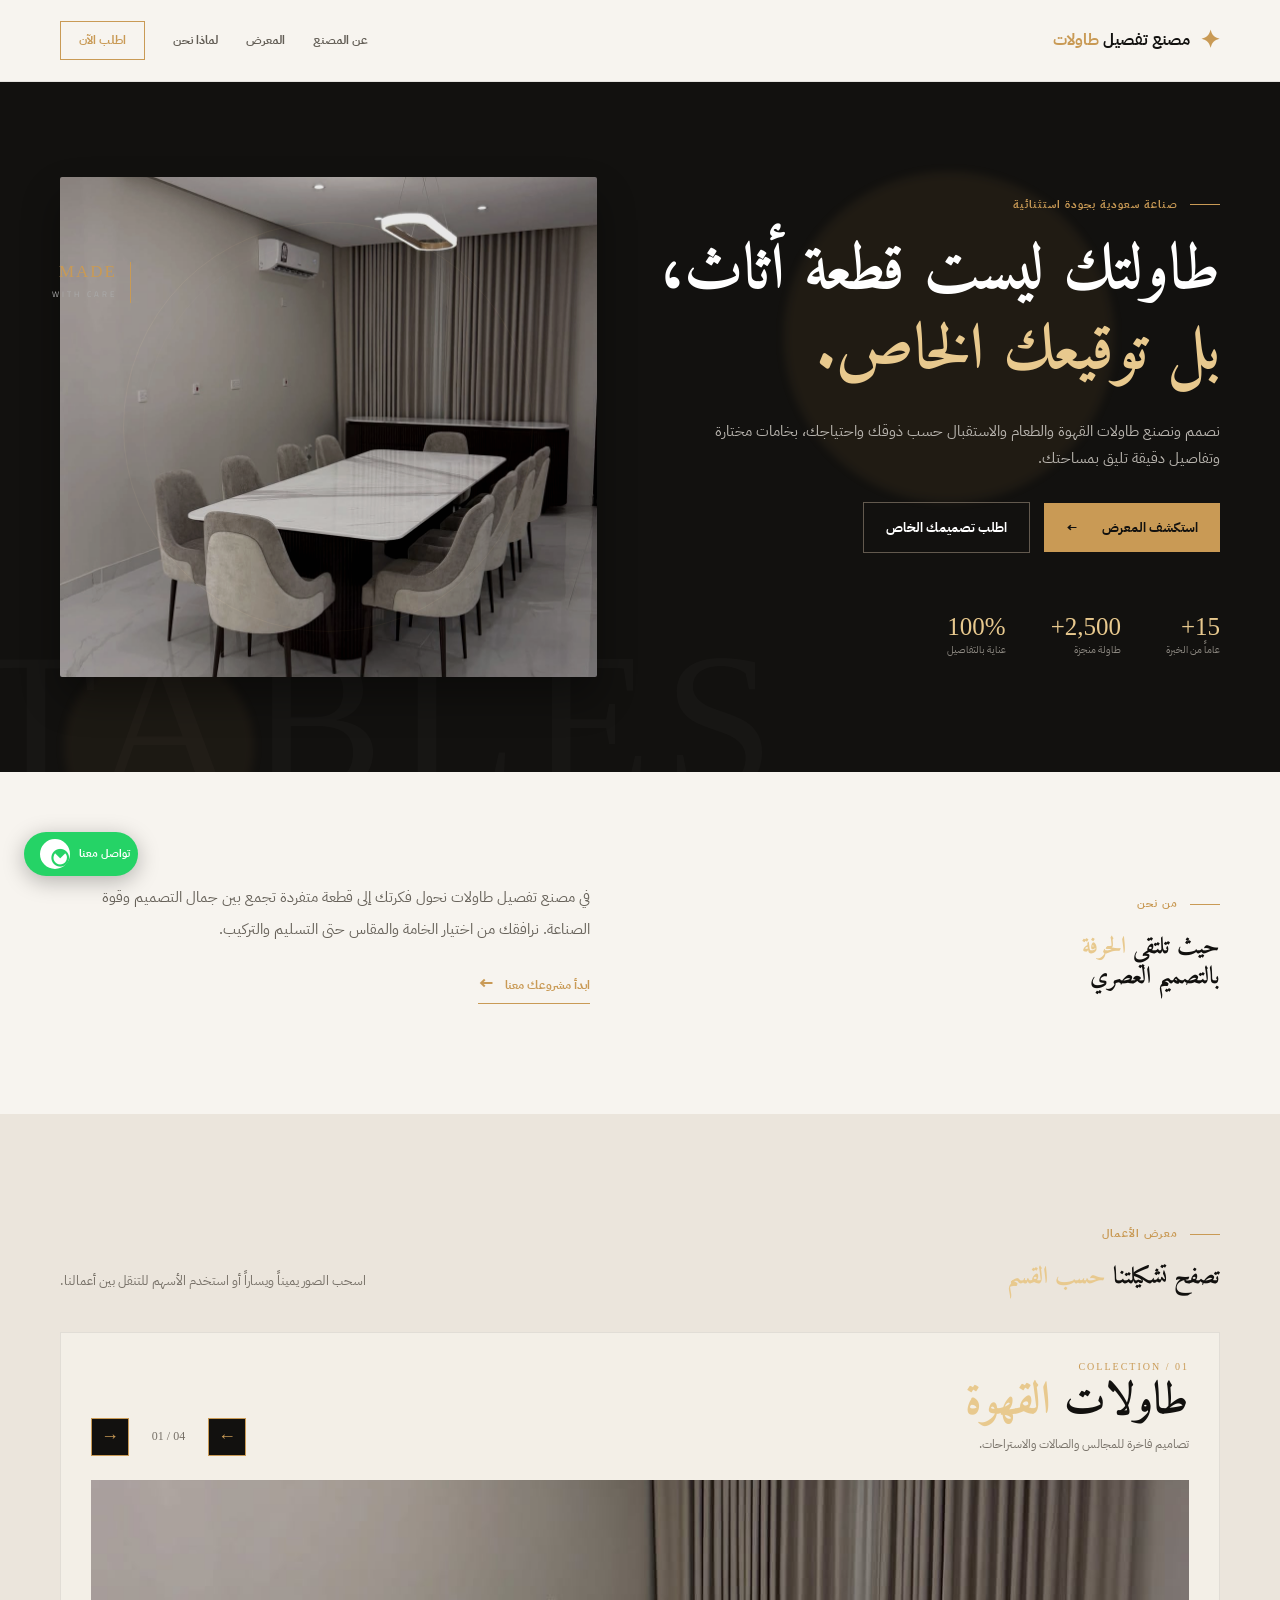
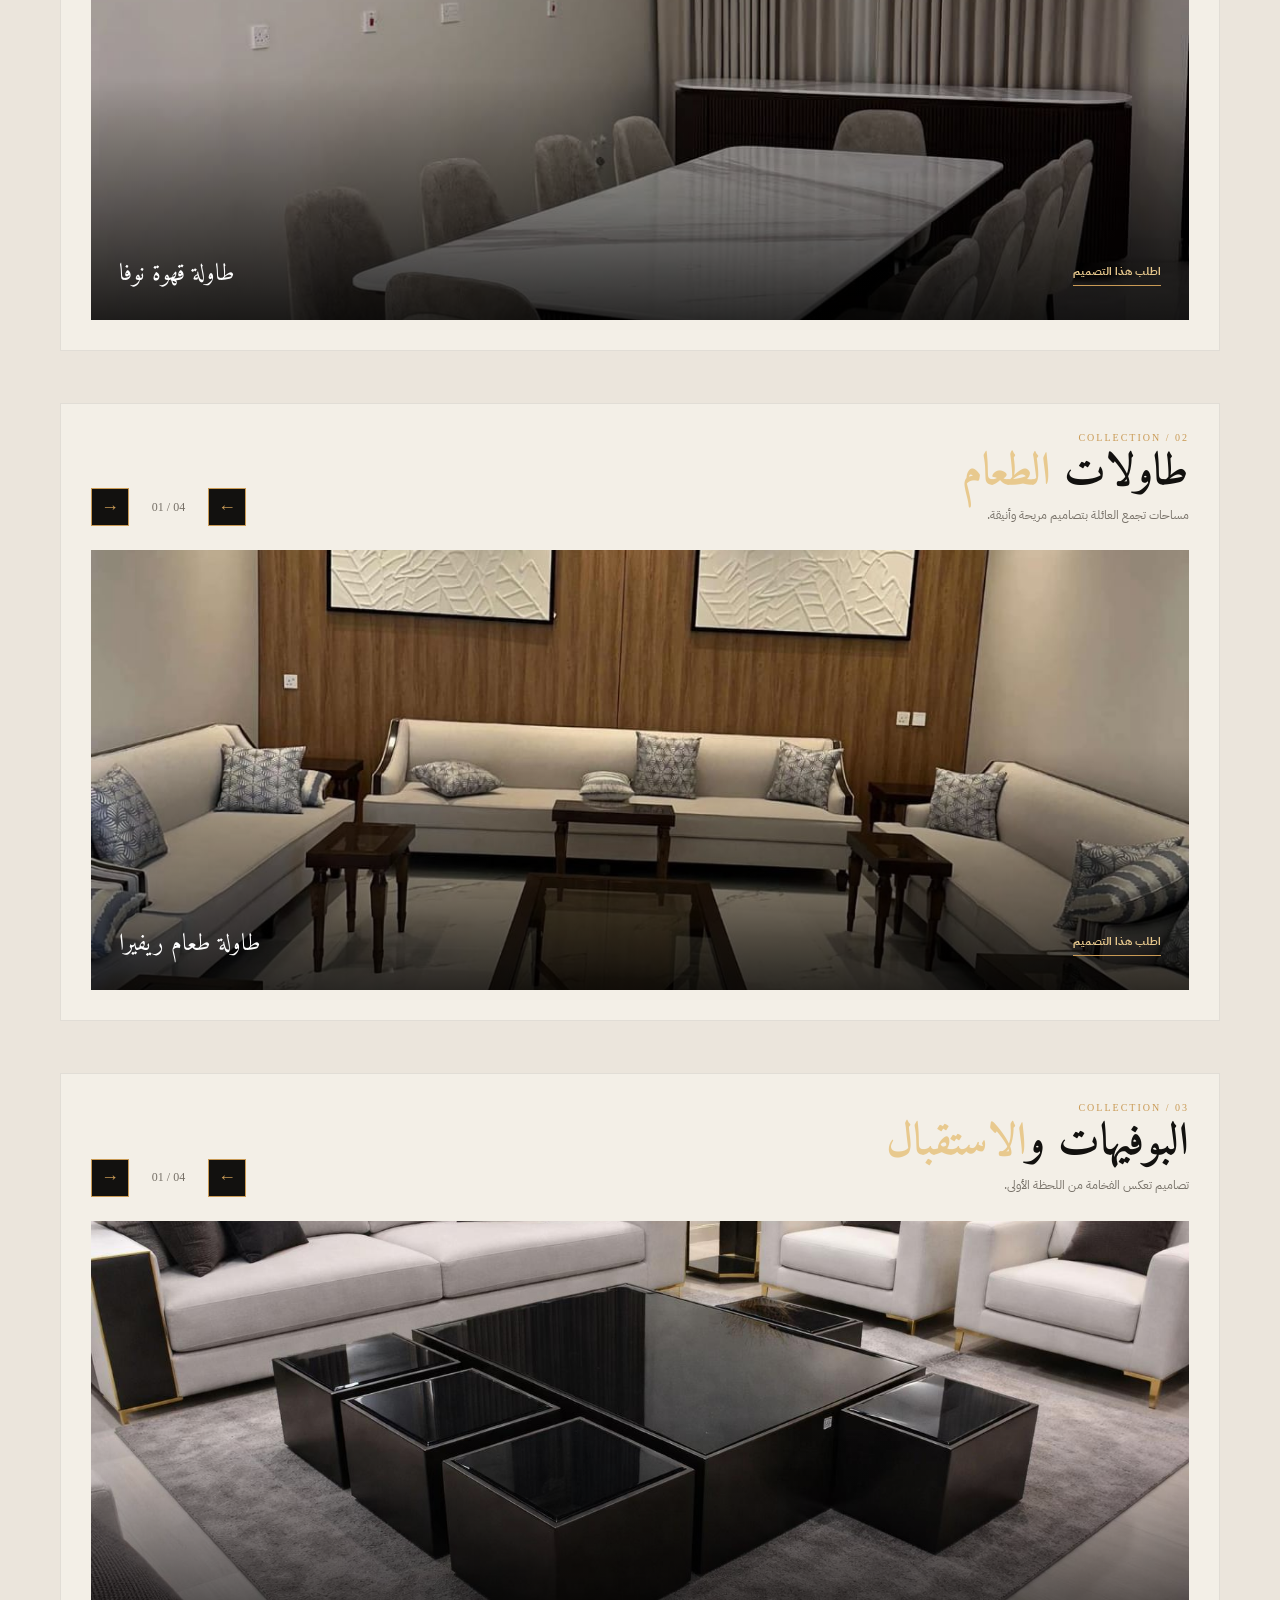
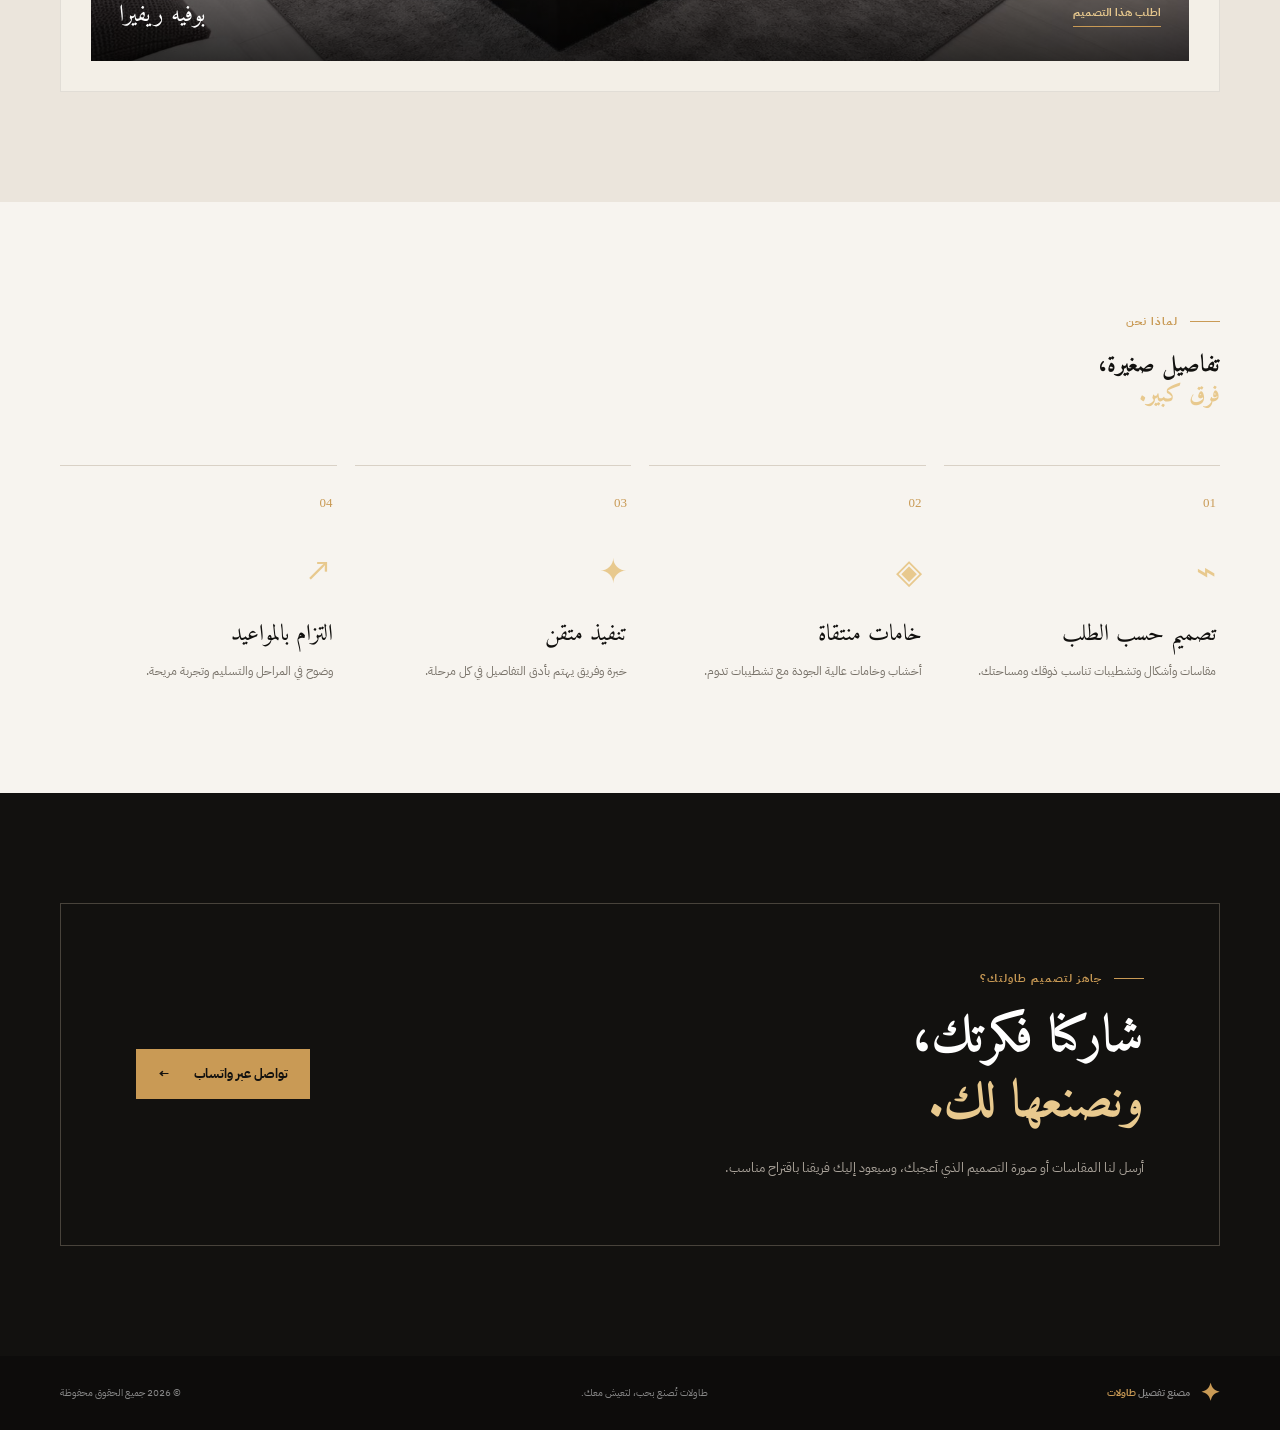
==== commit d34bc342: "Add independent touch-friendly carousels for coffee, dining, and buffet/reception galleries with cus" ====
--- a/index.html
+++ b/index.html
@@ -4,87 +4,31 @@
   <meta charset="UTF-8">
   <meta name="viewport" content="width=device-width, initial-scale=1.0">
   <meta name="theme-color" content="#12110f">
-  <meta name="description" content="مصنع تفصيل طاولات فاخرة حسب الطلب: طاولات قهوة، طاولات طعام، وطاولات استقبال بخامات عالية الجودة.">
-  <meta property="og:title" content="مصنع تفصيل طاولات | طاولتك بتوقيعك">
-  <meta property="og:description" content="تصاميم فاخرة وتنفيذ متقن لطاولات القهوة والطعام والاستقبال.">
+  <meta name="description" content="مصنع تفصيل طاولات فاخرة حسب الطلب: طاولات قهوة، طاولات طعام، وبوفيهات ومداخل بخامات عالية الجودة.">
+  <meta property="og:title" content="مصنع تفصيل طاولات | معرض الأعمال">
+  <meta property="og:description" content="تصفح أعمالنا عبر معارض صور متحركة لطاولات القهوة والطعام والبوفيهات والاستقبال.">
   <meta property="og:type" content="website">
-  <title>مصنع تفصيل طاولات | طاولات قهوة وطعام واستقبال</title>
-  <link rel="preconnect" href="https://fonts.googleapis.com">
-  <link rel="preconnect" href="https://fonts.gstatic.com" crossorigin>
+  <title>مصنع تفصيل طاولات | معرض طاولات القهوة والطعام والاستقبال</title>
+  <link rel="preconnect" href="https://fonts.googleapis.com"><link rel="preconnect" href="https://fonts.gstatic.com" crossorigin>
   <link href="https://fonts.googleapis.com/css2?family=Amiri:wght@400;700&family=Cairo:wght@400;500;600;700;800&family=IBM+Plex+Sans+Arabic:wght@400;500;600;700&display=swap" rel="stylesheet">
   <link rel="stylesheet" href="style.css">
+  <script defer src="script.js"></script>
 </head>
 <body>
-  <header class="site-header">
-    <div class="container nav-wrap">
-      <a class="brand" href="#top" aria-label="مصنع تفصيل طاولات - الرئيسية">
-        <span class="brand-mark" aria-hidden="true">✦</span>
-        <span>مصنع تفصيل <b>طاولات</b></span>
-      </a>
-      <nav class="main-nav" aria-label="التنقل الرئيسي">
-        <a href="#about">عن المصنع</a>
-        <a href="#products">المنتجات</a>
-        <a href="#why-us">لماذا نحن</a>
-        <a href="#contact" class="nav-cta">اطلب الآن</a>
-      </nav>
-      <a class="mobile-order" href="#contact">اطلب الآن</a>
-    </div>
-  </header>
-
-  <main id="top">
-    <section class="hero" aria-labelledby="hero-title">
-      <div class="hero-glow hero-glow-right"></div>
-      <div class="hero-glow hero-glow-left"></div>
-      <div class="container hero-grid">
-        <div class="hero-copy">
-          <p class="eyebrow"><span></span> صناعة سعودية بجودة استثنائية</p>
-          <h1 id="hero-title">طاولتك ليست قطعة أثاث،<br><em>بل توقيعك الخاص.</em></h1>
-          <p class="hero-description">نصمم ونصنع طاولات القهوة والطعام والاستقبال حسب ذوقك واحتياجك، بخامات مختارة وتفاصيل دقيقة تليق بمساحتك.</p>
-          <div class="hero-actions">
-            <a class="button button-gold" href="#products">استكشف المنتجات <span>←</span></a>
-            <a class="button button-outline" href="#contact">اطلب تصميمك الخاص</a>
-          </div>
-          <div class="hero-stats" aria-label="إحصاءات المصنع">
-            <div><strong>+15</strong><span>عاماً من الخبرة</span></div>
-            <div><strong>+2,500</strong><span>طاولة منجزة</span></div>
-            <div><strong>100%</strong><span>عناية بالتفاصيل</span></div>
-          </div>
-        </div>
-        <div class="hero-visual">
-          <div class="visual-ring"></div>
-          <span class="visual-label">MADE<br><small>WITH CARE</small></span>
-          <img src="IMG-20260922-WA0010.jpg" alt="طاولة فاخرة من أعمال مصنع تفصيل طاولات">
-        </div>
-      </div>
-    </section>
-
-    <section class="about section" id="about">
-      <div class="container about-grid">
-        <div><p class="eyebrow"><span></span> من نحن</p><h2>حيث تلتقي <em>الحرفة</em><br>بالتصميم العصري</h2></div>
-        <div><p class="section-lead">في مصنع تفصيل طاولات نحول فكرتك إلى قطعة متفردة تجمع بين جمال التصميم وقوة الصناعة. نرافقك من اختيار الخامة والمقاس حتى التسليم والتركيب.</p><a class="text-link" href="#contact">ابدأ مشروعك معنا <span>←</span></a></div>
-      </div>
-    </section>
-
-    <section class="products section" id="products">
-      <div class="container">
-        <div class="section-heading"><div><p class="eyebrow"><span></span> معرض المنتجات</p><h2>تصاميم <em>تُلهمك</em></h2></div><p class="heading-copy">اختر التصميم الأقرب لذوقك، ثم تواصل معنا لتخصيص المقاس والخامة واللون.</p></div>
-        <div class="product-grid">
-          <article class="product-card"><div class="product-image"><img src="IMG-20260922-WA0010.jpg" alt="طاولة قهوة فاخرة" loading="lazy"><span class="product-category">طاولات قهوة</span></div><div class="product-info"><h3>طاولة قهوة نوفا</h3><p>تصميم أنيق للمجالس والصالات</p><a class="product-order" href="https://wa.me/966532059243?text=%D9%85%D8%B1%D8%AD%D8%A8%D8%A7%D9%8B%D8%8C%20%D8%A3%D8%B1%D8%BA%D8%A8%20%D8%A8%D8%B7%D9%84%D8%A8%20%D8%B7%D8%A7%D9%88%D9%84%D8%A9%20%D9%82%D9%87%D9%88%D8%A9%20%D9%86%D9%88%D9%81%D8%A7" target="_blank" rel="noopener">اطلب هذا التصميم <span>←</span></a></div></article>
-          <article class="product-card"><div class="product-image"><img src="IMG-20260922-WA0011.jpg" alt="طاولة طعام مصممة حسب الطلب" loading="lazy"><span class="product-category">طاولات طعام</span></div><div class="product-info"><h3>طاولة طعام أوريانا</h3><p>مساحة تجمع العائلة بأناقة</p><a class="product-order" href="https://wa.me/966532059243?text=%D9%85%D8%B1%D8%AD%D8%A8%D8%A7%D9%8B%D8%8C%20%D8%A3%D8%B1%D8%BA%D8%A8%20%D8%A8%D8%B7%D9%84%D8%A8%20%D8%B7%D8%A7%D9%88%D9%84%D8%A9%20%D8%B7%D8%B9%D8%A7%D9%85%20%D8%A3%D9%88%D8%B1%D9%8A%D8%A7%D9%86%D8%A7" target="_blank" rel="noopener">اطلب هذا التصميم <span>←</span></a></div></article>
-          <article class="product-card"><div class="product-image"><img src="IMG-20260922-WA0013.jpg" alt="طاولة استقبال فاخرة" loading="lazy"><span class="product-category">طاولات استقبال</span></div><div class="product-info"><h3>طاولة استقبال ريفيرا</h3><p>حضور أول يترك انطباعاً</p><a class="product-order" href="https://wa.me/966532059243?text=%D9%85%D8%B1%D8%AD%D8%A8%D8%A7%D9%8B%D8%8C%20%D8%A3%D8%B1%D8%BA%D8%A8%20%D8%A8%D8%B7%D9%84%D8%A8%20%D8%B7%D8%A7%D9%88%D9%84%D8%A9%20%D8%A7%D8%B3%D8%AA%D9%82%D8%A8%D8%A7%D9%84%20%D8%B1%D9%8A%D9%81%D9%8A%D8%B1%D8%A7" target="_blank" rel="noopener">اطلب هذا التصميم <span>←</span></a></div></article>
-          <article class="product-card"><div class="product-image"><img src="IMG-20260922-WA0014.jpg" alt="طاولة خشبية حسب الطلب" loading="lazy"><span class="product-category">تفصيل خاص</span></div><div class="product-info"><h3>تصميم خشبي خاص</h3><p>خامة طبيعية وتشطيب دافئ</p><a class="product-order" href="https://wa.me/966532059243?text=%D9%85%D8%B1%D8%AD%D8%A8%D8%A7%D9%8B%D8%8C%20%D8%A3%D8%B1%D8%BA%D8%A8%20%D8%A8%D8%B7%D9%84%D8%A8%20%D8%AA%D8%B5%D9%85%D9%8A%D9%85%20%D8%AE%D8%B4%D8%A8%D9%8A%20%D8%AE%D8%A7%D8%B5" target="_blank" rel="noopener">اطلب هذا التصميم <span>←</span></a></div></article>
-          <article class="product-card"><div class="product-image"><img src="IMG-20260922-WA0015.jpg" alt="طاولة مودرن فاخرة" loading="lazy"><span class="product-category">طاولات مودرن</span></div><div class="product-info"><h3>طاولة مودرن</h3><p>خطوط هادئة للمساحات العصرية</p><a class="product-order" href="https://wa.me/966532059243?text=%D9%85%D8%B1%D8%AD%D8%A8%D8%A7%D9%8B%D8%8C%20%D8%A3%D8%B1%D8%BA%D8%A8%20%D8%A8%D8%B7%D9%84%D8%A8%20%D8%B7%D8%A7%D9%88%D9%84%D8%A9%20%D9%85%D9%88%D8%AF%D8%B1%D9%86" target="_blank" rel="noopener">اطلب هذا التصميم <span>←</span></a></div></article>
-          <article class="product-card"><div class="product-image"><img src="IMG-20260922-WA0016.jpg" alt="طاولة فاخرة للمكتب" loading="lazy"><span class="product-category">طاولات مكاتب</span></div><div class="product-info"><h3>طاولة مكتب فاخرة</h3><p>عملية وأناقة في مساحة العمل</p><a class="product-order" href="https://wa.me/966532059243?text=%D9%85%D8%B1%D8%AD%D8%A8%D8%A7%D9%8B%D8%8C%20%D8%A3%D8%B1%D8%BA%D8%A8%20%D8%A8%D8%B7%D9%84%D8%A8%20%D8%B7%D8%A7%D9%88%D9%84%D8%A9%20%D9%85%D9%83%D8%AA%D8%A8%20%D9%81%D8%A7%D8%AE%D8%B1%D8%A9" target="_blank" rel="noopener">اطلب هذا التصميم <span>←</span></a></div></article>
-        </div>
-      </div>
-    </section>
-
-    <section class="why section" id="why-us"><div class="container"><div class="section-heading"><div><p class="eyebrow"><span></span> لماذا نحن</p><h2>تفاصيل صغيرة،<br><em>فرق كبير.</em></h2></div></div><div class="benefits"><article><b>01</b><span>⌁</span><h3>تصميم حسب الطلب</h3><p>مقاسات وأشكال وتشطيبات تناسب ذوقك ومساحتك.</p></article><article><b>02</b><span>◈</span><h3>خامات منتقاة</h3><p>أخشاب وخامات عالية الجودة مع تشطيبات تدوم.</p></article><article><b>03</b><span>✦</span><h3>تنفيذ متقن</h3><p>خبرة وفريق يهتم بأدق التفاصيل في كل مرحلة.</p></article><article><b>04</b><span>↗</span><h3>التزام بالمواعيد</h3><p>وضوح في المراحل والتسليم وتجربة مريحة.</p></article></div></div></section>
-
-    <section class="contact section" id="contact"><div class="container contact-box"><div><p class="eyebrow"><span></span> جاهز لتصميم طاولتك؟</p><h2>شاركنا فكرتك،<br><em>ونصنعها لك.</em></h2><p>أرسل لنا المقاسات أو صورة التصميم الذي أعجبك، وسيعود إليك فريقنا باقتراح مناسب.</p></div><a class="button button-gold" href="https://wa.me/966532059243?text=%D9%85%D8%B1%D8%AD%D8%A8%D8%A7%D9%8B%D8%8C%20%D8%A3%D8%B1%D8%BA%D8%A8%20%D8%A8%D8%AA%D9%81%D8%B5%D9%8A%D9%84%20%D8%B7%D8%A7%D9%88%D9%84%D8%A9%20%D8%AE%D8%A7%D8%B5%D8%A9%20%D9%88%D8%A3%D8%B1%D8%AC%D9%88%20%D8%A7%D9%84%D8%AA%D9%88%D8%A7%D8%B5%D9%84%20%D9%85%D8%B9%D9%8A" target="_blank" rel="noopener">تواصل عبر واتساب <span>←</span></a></div></section>
-  </main>
-
-  <footer><div class="container footer-wrap"><a class="brand" href="#top"><span class="brand-mark">✦</span><span>مصنع تفصيل <b>طاولات</b></span></a><p>طاولات تُصنع بحب، لتعيش معك.</p><span>© 2026 جميع الحقوق محفوظة</span></div></footer>
-  <a class="whatsapp-float" href="https://wa.me/966532059243?text=%D9%85%D8%B1%D8%AD%D8%A8%D8%A7%D9%8B%D8%8C%20%D8%A3%D8%B1%D8%BA%D8%A8%20%D8%A8%D8%A7%D9%84%D8%A7%D8%B3%D8%AA%D9%81%D8%B3%D8%A7%D8%B1%20%D8%B9%D9%86%20%D8%AA%D9%81%D8%B5%D9%8A%D9%84%20%D8%B7%D8%A7%D9%88%D9%84%D8%A9" target="_blank" rel="noopener" aria-label="تواصل معنا عبر واتساب"><span>تواصل معنا</span><strong>◔</strong></a>
-</body>
-</html>
+<header class="site-header"><div class="container nav-wrap"><a class="brand" href="#top" aria-label="مصنع تفصيل طاولات - الرئيسية"><span class="brand-mark">✦</span><span>مصنع تفصيل <b>طاولات</b></span></a><nav class="main-nav" aria-label="التنقل الرئيسي"><a href="#about">عن المصنع</a><a href="#products">المعرض</a><a href="#why-us">لماذا نحن</a><a href="#contact" class="nav-cta">اطلب الآن</a></nav><a class="mobile-order" href="#contact">اطلب الآن</a></div></header>
+<main id="top">
+<section class="hero"><div class="hero-glow hero-glow-right"></div><div class="hero-glow hero-glow-left"></div><div class="container hero-grid"><div class="hero-copy"><p class="eyebrow"><span></span> صناعة سعودية بجودة استثنائية</p><h1>طاولتك ليست قطعة أثاث،<br><em>بل توقيعك الخاص.</em></h1><p class="hero-description">نصمم ونصنع طاولات القهوة والطعام والاستقبال حسب ذوقك واحتياجك، بخامات مختارة وتفاصيل دقيقة تليق بمساحتك.</p><div class="hero-actions"><a class="button button-gold" href="#products">استكشف المعرض <span>←</span></a><a class="button button-outline" href="#contact">اطلب تصميمك الخاص</a></div><div class="hero-stats"><div><strong>+15</strong><span>عاماً من الخبرة</span></div><div><strong>+2,500</strong><span>طاولة منجزة</span></div><div><strong>100%</strong><span>عناية بالتفاصيل</span></div></div></div><div class="hero-visual"><div class="visual-ring"></div><span class="visual-label">MADE<br><small>WITH CARE</small></span><img src="IMG-20260922-WA0010.jpg" alt="طاولة فاخرة من أعمال مصنع تفصيل طاولات"></div></div></section>
+<section class="about section" id="about"><div class="container about-grid"><div><p class="eyebrow"><span></span> من نحن</p><h2>حيث تلتقي <em>الحرفة</em><br>بالتصميم العصري</h2></div><div><p class="section-lead">في مصنع تفصيل طاولات نحول فكرتك إلى قطعة متفردة تجمع بين جمال التصميم وقوة الصناعة. نرافقك من اختيار الخامة والمقاس حتى التسليم والتركيب.</p><a class="text-link" href="#contact">ابدأ مشروعك معنا <span>←</span></a></div></div></section>
+<section class="products section" id="products"><div class="container"><div class="section-heading"><div><p class="eyebrow"><span></span> معرض الأعمال</p><h2>تصفح تشكيلتنا <em>حسب القسم</em></h2></div><p class="heading-copy">اسحب الصور يميناً ويساراً أو استخدم الأسهم للتنقل بين أعمالنا.</p></div>
+  <div class="gallery-sections">
+    <section class="gallery-section" aria-labelledby="coffee-title"><div class="gallery-heading"><div><span class="gallery-kicker">01 / COLLECTION</span><h3 id="coffee-title">طاولات <em>القهوة</em></h3><p>تصاميم فاخرة للمجالس والصالات والاستراحات.</p></div><div class="slider-controls"><button class="slider-button" type="button" data-direction="prev" aria-label="الصورة السابقة">→</button><span class="slider-count" aria-live="polite">01 / 04</span><button class="slider-button" type="button" data-direction="next" aria-label="الصورة التالية">←</button></div></div><div class="carousel" data-carousel="coffee"><div class="carousel-track"><article class="slide"><img src="IMG-20260922-WA0010.jpg" alt="طاولة قهوة فاخرة - تصميم 1" loading="lazy"><div class="slide-caption"><b>طاولة قهوة نوفا</b><a href="https://wa.me/966532059243?text=%D9%85%D8%B1%D8%AD%D8%A8%D8%A7%D9%8B%D8%8C%20%D8%A3%D8%B1%D8%BA%D8%A8%20%D8%A8%D8%B7%D9%84%D8%A8%20%D8%B7%D8%A7%D9%88%D9%84%D8%A9%20%D9%82%D9%87%D9%88%D8%A9%20%D9%86%D9%88%D9%81%D8%A7" target="_blank" rel="noopener">اطلب هذا التصميم</a></div></article><article class="slide"><img src="IMG-20260922-WA0011.jpg" alt="طاولة قهوة فاخرة - تصميم 2" loading="lazy"><div class="slide-caption"><b>طاولة قهوة أوريانا</b><a href="https://wa.me/966532059243?text=%D9%85%D8%B1%D8%AD%D8%A8%D8%A7%D9%8B%D8%8C%20%D8%A3%D8%B1%D8%BA%D8%A8%20%D8%A8%D8%B7%D9%84%D8%A8%20%D8%B7%D8%A7%D9%88%D9%84%D8%A9%20%D9%82%D9%87%D9%88%D8%A9%20%D8%A3%D9%88%D8%B1%D9%8A%D8%A7%D9%86%D8%A7" target="_blank" rel="noopener">اطلب هذا التصميم</a></div></article><article class="slide"><img src="IMG-20260922-WA0014.jpg" alt="طاولة قهوة خشبية - تصميم 3" loading="lazy"><div class="slide-caption"><b>طاولة خشبية دافئة</b><a href="https://wa.me/966532059243?text=%D9%85%D8%B1%D8%AD%D8%A8%D8%A7%D9%8B%D8%8C%20%D8%A3%D8%B1%D8%BA%D8%A8%20%D8%A8%D8%B7%D9%84%D8%A8%20%D8%B7%D8%A7%D9%88%D9%84%D8%A9%20%D9%82%D9%87%D9%88%D8%A9%20%D8%AE%D8%B4%D8%A8%D9%8A%D8%A9" target="_blank" rel="noopener">اطلب هذا التصميم</a></div></article><article class="slide"><img src="IMG-20260922-WA0015.jpg" alt="طاولة قهوة مودرن - تصميم 4" loading="lazy"><div class="slide-caption"><b>طاولة مودرن</b><a href="https://wa.me/966532059243?text=%D9%85%D8%B1%D8%AD%D8%A8%D8%A7%D9%8B%D8%8C%20%D8%A3%D8%B1%D8%BA%D8%A8%20%D8%A8%D8%B7%D9%84%D8%A8%20%D8%B7%D8%A7%D9%88%D9%84%D8%A9%20%D9%82%D9%87%D9%88%D8%A9%20%D9%85%D9%88%D8%AF%D8%B1%D9%86" target="_blank" rel="noopener">اطلب هذا التصميم</a></div></article></div></div></section>
+    <section class="gallery-section" aria-labelledby="dining-title"><div class="gallery-heading"><div><span class="gallery-kicker">02 / COLLECTION</span><h3 id="dining-title">طاولات <em>الطعام</em></h3><p>مساحات تجمع العائلة بتصاميم مريحة وأنيقة.</p></div><div class="slider-controls"><button class="slider-button" type="button" data-direction="prev" aria-label="الصورة السابقة">→</button><span class="slider-count" aria-live="polite">01 / 04</span><button class="slider-button" type="button" data-direction="next" aria-label="الصورة التالية">←</button></div></div><div class="carousel" data-carousel="dining"><div class="carousel-track"><article class="slide"><img src="IMG-20260922-WA0016.jpg" alt="طاولة طعام فاخرة - تصميم 1" loading="lazy"><div class="slide-caption"><b>طاولة طعام ريفيرا</b><a href="https://wa.me/966532059243?text=%D9%85%D8%B1%D8%AD%D8%A8%D8%A7%D9%8B%D8%8C%20%D8%A3%D8%B1%D8%BA%D8%A8%20%D8%A8%D8%B7%D9%84%D8%A8%20%D8%B7%D8%A7%D9%88%D9%84%D8%A9%20%D8%B7%D8%B9%D8%A7%D9%85%20%D8%B1%D9%8A%D9%81%D9%8A%D8%B1%D8%A7" target="_blank" rel="noopener">اطلب هذا التصميم</a></div></article><article class="slide"><img src="IMG-20260922-WA0017.jpg" alt="طاولة طعام فاخرة - تصميم 2" loading="lazy"><div class="slide-caption"><b>طاولة طعام كلاسيكية</b><a href="https://wa.me/966532059243?text=%D8%B7%D9%84%D8%A8%20%D8%B7%D8%A7%D9%88%D9%84%D8%A9%20%D8%B7%D8%B9%D8%A7%D9%85%20%D9%83%D9%84%D8%A7%D8%B3%D9%8A%D9%83%D9%8A%D8%A9" target="_blank" rel="noopener">اطلب هذا التصميم</a></div></article><article class="slide"><img src="IMG-20260922-WA0018.jpg" alt="طاولة طعام فاخرة - تصميم 3" loading="lazy"><div class="slide-caption"><b>طاولة طعام عائلية</b><a href="https://wa.me/966532059243?text=%D8%B7%D9%84%D8%A8%20%D8%B7%D8%A7%D9%88%D9%84%D8%A9%20%D8%B7%D8%B9%D8%A7%D9%85%20%D8%B9%D8%A7%D8%A6%D9%84%D9%8A%D8%A9" target="_blank" rel="noopener">اطلب هذا التصميم</a></div></article><article class="slide"><img src="IMG-20260922-WA0019.jpg" alt="طاولة طعام فاخرة - تصميم 4" loading="lazy"><div class="slide-caption"><b>تصميم طعام خاص</b><a href="https://wa.me/966532059243?text=%D8%B7%D9%84%D8%A8%20%D8%AA%D8%B5%D9%85%D9%8A%D9%85%20%D8%B7%D8%A7%D9%88%D9%84%D8%A9%20%D8%B7%D8%B9%D8%A7%D9%85%20%D8%AE%D8%A7%D8%B5" target="_blank" rel="noopener">اطلب هذا التصميم</a></div></article></div></div></section>
+    <section class="gallery-section" aria-labelledby="buffet-title"><div class="gallery-heading"><div><span class="gallery-kicker">03 / COLLECTION</span><h3 id="buffet-title">البوفيهات و<span>الاستقبال</span></h3><p>تصاميم تعكس الفخامة من اللحظة الأولى.</p></div><div class="slider-controls"><button class="slider-button" type="button" data-direction="prev" aria-label="الصورة السابقة">→</button><span class="slider-count" aria-live="polite">01 / 04</span><button class="slider-button" type="button" data-direction="next" aria-label="الصورة التالية">←</button></div></div><div class="carousel" data-carousel="buffet"><div class="carousel-track"><article class="slide"><img src="IMG-20260922-WA0020.jpg" alt="بوفيه فاخر - تصميم 1" loading="lazy"><div class="slide-caption"><b>بوفيه ريفيرا</b><a href="https://wa.me/966532059243?text=%D8%B7%D9%84%D8%A8%20%D8%A8%D9%88%D9%81%D9%8A%D9%87%20%D8%B1%D9%8A%D9%81%D9%8A%D8%B1%D8%A7" target="_blank" rel="noopener">اطلب هذا التصميم</a></div></article><article class="slide"><img src="IMG-20260922-WA0021.jpg" alt="طاولة استقبال فاخرة - تصميم 2" loading="lazy"><div class="slide-caption"><b>استقبال فخم</b><a href="https://wa.me/966532059243?text=%D8%B7%D9%84%D8%A8%20%D8%B7%D8%A7%D9%88%D9%84%D8%A9%20%D8%A7%D8%B3%D8%AA%D9%82%D8%A8%D8%A7%D9%84%20%D9%81%D8%AE%D9%85" target="_blank" rel="noopener">اطلب هذا التصميم</a></div></article><article class="slide"><img src="IMG-20260922-WA0023.jpg" alt="بوفيه مدخل فاخر - تصميم 3" loading="lazy"><div class="slide-caption"><b>بوفيه المدخل</b><a href="https://wa.me/966532059243?text=%D8%B7%D9%84%D8%A8%20%D8%A8%D9%88%D9%81%D9%8A%D9%87%20%D9%85%D8%AF%D8%AE%D9%84" target="_blank" rel="noopener">اطلب هذا التصميم</a></div></article><article class="slide"><img src="IMG-20260922-WA0013.jpg" alt="طاولة استقبال حسب الطلب - تصميم 4" loading="lazy"><div class="slide-caption"><b>استقبال حسب الطلب</b><a href="https://wa.me/966532059243?text=%D8%B7%D9%84%D8%A8%20%D8%B7%D8%A7%D9%88%D9%84%D8%A9%20%D8%A7%D8%B3%D8%AA%D9%82%D8%A8%D8%A7%D9%84%20%D8%AE%D8%A7%D8%B5%D8%A9" target="_blank" rel="noopener">اطلب هذا التصميم</a></div></article></div></div></section>
+  </div>
+</div></section>
+<section class="why section" id="why-us"><div class="container"><div class="section-heading"><div><p class="eyebrow"><span></span> لماذا نحن</p><h2>تفاصيل صغيرة،<br><em>فرق كبير.</em></h2></div></div><div class="benefits"><article><b>01</b><span>⌁</span><h3>تصميم حسب الطلب</h3><p>مقاسات وأشكال وتشطيبات تناسب ذوقك ومساحتك.</p></article><article><b>02</b><span>◈</span><h3>خامات منتقاة</h3><p>أخشاب وخامات عالية الجودة مع تشطيبات تدوم.</p></article><article><b>03</b><span>✦</span><h3>تنفيذ متقن</h3><p>خبرة وفريق يهتم بأدق التفاصيل في كل مرحلة.</p></article><article><b>04</b><span>↗</span><h3>التزام بالمواعيد</h3><p>وضوح في المراحل والتسليم وتجربة مريحة.</p></article></div></div></section>
+<section class="contact section" id="contact"><div class="container contact-box"><div><p class="eyebrow"><span></span> جاهز لتصميم طاولتك؟</p><h2>شاركنا فكرتك،<br><em>ونصنعها لك.</em></h2><p>أرسل لنا المقاسات أو صورة التصميم الذي أعجبك، وسيعود إليك فريقنا باقتراح مناسب.</p></div><a class="button button-gold" href="https://wa.me/966532059243?text=%D9%85%D8%B1%D8%AD%D8%A8%D8%A7%D9%8B%D8%8C%20%D8%A3%D8%B1%D8%BA%D8%A8%20%D8%A8%D8%AA%D9%81%D8%B5%D9%8A%D9%84%20%D8%B7%D8%A7%D9%88%D9%84%D8%A9" target="_blank" rel="noopener">تواصل عبر واتساب <span>←</span></a></div></section>
+</main>
+<footer><div class="container footer-wrap"><a class="brand" href="#top"><span class="brand-mark">✦</span><span>مصنع تفصيل <b>طاولات</b></span></a><p>طاولات تُصنع بحب، لتعيش معك.</p><span>© 2026 جميع الحقوق محفوظة</span></div></footer>
+<a class="whatsapp-float" href="https://wa.me/966532059243?text=%D9%85%D8%B1%D8%AD%D8%A8%D8%A7%D9%8B%D8%8C%20%D8%A3%D8%B1%D8%BA%D8%A8%20%D8%A8%D8%A7%D9%84%D8%A7%D8%B3%D8%AA%D9%81%D8%B3%D8%A7%D8%B1%20%D8%B9%D9%86%20%D8%AA%D9%81%D8%B5%D9%8A%D9%84%20%D8%B7%D8%A7%D9%88%D9%84%D8%A9" target="_blank" rel="noopener" aria-label="تواصل معنا عبر واتساب"><span>تواصل معنا</span><strong>◔</strong></a>
+</body></html>
--- a/style.css
+++ b/style.css
@@ -1,158 +1,4 @@
 /* =========================================================
-   مصنع تفصيل طاولات - Luxury Responsive Stylesheet
+   مصنع تفصيل طاولات | Luxury Responsive Stylesheet
    ========================================================= */
-
-:root {
-  --ink: #12110f;
-  --ink-soft: #211f1b;
-  --paper: #f7f4ef;
-  --surface: #ebe5dc;
-  --gold: #c99a55;
-  --gold-light: #e8c98e;
-  --text-muted: #777168;
-  --line: #d9d1c6;
-  --white: #ffffff;
-}
-
-/* Base */
-* { box-sizing: border-box; }
-html { scroll-behavior: smooth; }
-body { margin: 0; color: var(--ink); background: var(--paper); font-family: 'IBM Plex Sans Arabic', 'Cairo', sans-serif; line-height: 1.8; }
-a { color: inherit; text-decoration: none; }
-img { display: block; max-width: 100%; }
-.container { width: min(1160px, calc(100% - 64px)); margin-inline: auto; }
-.section { padding: 110px 0; }
-
-/* Header */
-.site-header { position: sticky; top: 0; z-index: 20; height: 82px; display: flex; align-items: center; background: rgba(247, 244, 239, .96); border-bottom: 1px solid rgba(18, 17, 15, .08); backdrop-filter: blur(12px); }
-.nav-wrap, .footer-wrap { display: flex; align-items: center; justify-content: space-between; gap: 24px; }
-.brand { display: inline-flex; align-items: center; gap: 10px; font-weight: 700; white-space: nowrap; }
-.brand b { color: var(--gold); }
-.brand-mark { color: var(--gold); font-size: 24px; line-height: 1; }
-.main-nav { display: flex; align-items: center; gap: 28px; font-size: 12px; font-weight: 700; }
-.main-nav > a:not(.nav-cta) { color: #635e56; transition: color .2s ease; }
-.main-nav > a:not(.nav-cta):hover { color: var(--gold); }
-.nav-cta { padding: 8px 18px; color: var(--gold); border: 1px solid var(--gold); }
-.mobile-order { display: none; color: var(--gold); font-size: 12px; font-weight: 700; }
-
-/* Shared typography and buttons */
-.eyebrow { display: flex; align-items: center; gap: 12px; margin: 0 0 18px; color: var(--gold); font-size: 11px; font-weight: 700; letter-spacing: 1px; }
-.eyebrow span { width: 30px; height: 1px; background: var(--gold); }
-h1, h2, h3 { margin: 0; }
-h1, h2 { font-family: 'Amiri', serif; line-height: 1.25; }
-h1 em, h2 em { color: var(--gold-light); font-style: normal; }
-h2 { font-size: clamp(38px, 4vw, 56px); }
-.button { display: inline-flex; align-items: center; justify-content: center; gap: 24px; padding: 13px 22px; font-size: 13px; font-weight: 700; transition: transform .25s ease, background .25s ease, color .25s ease; }
-.button-gold { color: var(--ink); background: var(--gold); }
-.button-gold:hover { background: var(--gold-light); transform: translateY(-2px); }
-.button-outline { color: var(--white); border: 1px solid #62594e; }
-.button-outline:hover { color: var(--gold-light); border-color: var(--gold); }
-.text-link { display: inline-block; padding-bottom: 4px; color: var(--gold); border-bottom: 1px solid var(--gold); font-size: 12px; font-weight: 700; }
-.text-link span, .product-order span { margin-right: 8px; font-size: 18px; }
-.section-lead { max-width: 490px; margin: 0 0 22px; color: #68635b; font-size: 15px; line-height: 2.1; }
-
-/* Hero */
-.hero { position: relative; min-height: 690px; overflow: hidden; color: var(--white); background: var(--ink); }
-.hero::before { content: 'TABLES'; position: absolute; bottom: -65px; left: -25px; color: rgba(255, 255, 255, .025); font: 200px 'Playfair Display', serif; letter-spacing: 12px; }
-.hero-glow { position: absolute; border-radius: 50%; filter: blur(5px); }
-.hero-glow-right { top: 90px; right: 13%; width: 330px; height: 330px; background: rgba(201, 154, 85, .08); }
-.hero-glow-left { bottom: -70px; left: 5%; width: 190px; height: 190px; background: rgba(201, 154, 85, .06); }
-.hero-grid { display: grid; grid-template-columns: 1.05fr .95fr; align-items: center; min-height: 690px; gap: 30px; }
-.hero-copy { position: relative; z-index: 1; }
-.hero h1 { max-width: 650px; font-size: clamp(44px, 5vw, 70px); }
-.hero-description { max-width: 530px; margin: 25px 0 30px; color: #b9b5af; font-size: 15px; }
-.hero-actions { display: flex; gap: 14px; align-items: center; }
-.hero-stats { display: flex; gap: 45px; margin-top: 60px; }
-.hero-stats div { display: flex; flex-direction: column; }
-.hero-stats strong { color: var(--gold-light); font: 25px 'Playfair Display'; direction: ltr; text-align: right; }
-.hero-stats span { color: #8c8881; font-size: 10px; }
-.hero-visual { position: relative; display: flex; align-items: center; justify-content: center; height: 500px; }
-.hero-visual img { position: relative; z-index: 1; width: 100%; height: 100%; object-fit: cover; border-radius: 2px; opacity: .9; filter: saturate(.8) contrast(1.05) drop-shadow(0 20px 20px rgba(0,0,0,.4)); }
-.visual-ring { position: absolute; z-index: 0; width: 410px; height: 410px; border: 1px solid rgba(201,154,85,.45); border-radius: 50%; }
-.visual-ring::before { content: ''; position: absolute; inset: 19px; border: 1px solid rgba(201,154,85,.14); border-radius: 50%; }
-.visual-label { position: absolute; z-index: 2; top: 85px; left: -8px; padding-right: 13px; color: var(--gold); border-right: 1px solid var(--gold); font: 17px/1.2 'Playfair Display'; letter-spacing: 2px; }
-.visual-label small { color: #aaa; font: 8px 'Cairo'; letter-spacing: 3px; }
-
-/* About */
-.about-grid { display: grid; grid-template-columns: 1fr 1fr; align-items: center; gap: 100px; }
-
-/* Products */
-.products { background: var(--surface); }
-.section-heading { display: flex; align-items: end; justify-content: space-between; gap: 30px; margin-bottom: 40px; }
-.heading-copy { max-width: 320px; margin: 0; color: var(--text-muted); font-size: 13px; }
-.product-grid { display: grid; grid-template-columns: repeat(3, 1fr); gap: 22px; }
-.product-card { overflow: hidden; background: var(--paper); transition: transform .3s ease, box-shadow .3s ease; }
-.product-card:hover { transform: translateY(-5px); box-shadow: 0 16px 35px rgba(18,17,15,.12); }
-.product-image { position: relative; height: 270px; overflow: hidden; background: #d8d2c8; }
-.product-image img { width: 100%; height: 100%; object-fit: cover; transition: transform .5s ease; }
-.product-card:hover .product-image img { transform: scale(1.05); }
-.product-category { position: absolute; top: 16px; right: 16px; padding: 3px 11px; color: var(--ink); background: var(--gold); font-size: 10px; }
-.product-info { padding: 20px 22px 22px; }
-.product-info h3 { font: 24px 'Amiri', serif; }
-.product-info p { margin: 0 0 14px; color: #8a857c; font-size: 11px; }
-.product-order { color: var(--gold); font-size: 11px; font-weight: 700; }
-
-/* Benefits */
-.benefits { display: grid; grid-template-columns: repeat(4, 1fr); gap: 18px; margin-top: 55px; }
-.benefits article { padding: 22px 4px 0; border-top: 1px solid var(--line); }
-.benefits b { color: var(--gold); font: 13px 'Playfair Display'; }
-.benefits span { display: block; margin: 24px 0 12px; color: var(--gold-light); font-size: 34px; }
-.benefits h3 { font: 23px 'Amiri', serif; }
-.benefits p { margin: 5px 0 0; color: var(--text-muted); font-size: 12px; line-height: 1.9; }
-
-/* Contact and footer */
-.contact { color: var(--white); background: var(--ink); }
-.contact-box { display: flex; align-items: center; justify-content: space-between; gap: 35px; padding: 65px 75px; border: 1px solid #48433b; }
-.contact h2 { font-size: 52px; }
-.contact p:not(.eyebrow) { max-width: 450px; margin: 20px 0 0; color: #aaa39a; font-size: 13px; }
-footer { padding: 25px 0; color: #888; background: #0d0c0b; font-size: 10px; }
-footer p { margin: 0; }
-
-/* Floating WhatsApp */
-.whatsapp-float { position: fixed; z-index: 30; bottom: 24px; left: 24px; display: flex; align-items: center; gap: 9px; padding: 7px 8px 7px 16px; color: var(--white); background: #25d366; border-radius: 30px; box-shadow: 0 5px 22px rgba(0,0,0,.28); font-size: 11px; font-weight: 700; transition: transform .25s ease; }
-.whatsapp-float:hover { transform: scale(1.06); }
-.whatsapp-float strong { display: grid; place-items: center; width: 30px; height: 30px; color: #25d366; background: var(--white); border-radius: 50%; font-size: 22px; transform: rotate(-45deg); }
-
-/* Responsive */
-@media (max-width: 900px) {
-  .main-nav { gap: 14px; }
-  .main-nav > a:not(.nav-cta) { display: none; }
-  .product-grid { grid-template-columns: repeat(2, 1fr); }
-  .benefits { grid-template-columns: repeat(2, 1fr); }
-}
-@media (max-width: 700px) {
-  .container { width: min(100% - 36px, 600px); }
-  .site-header { height: 70px; }
-  .main-nav { display: none; }
-  .mobile-order { display: block; }
-  .hero, .hero-grid { min-height: auto; }
-  .hero-grid { display: flex; flex-direction: column; align-items: stretch; padding: 72px 0 80px; }
-  .hero h1 { font-size: 43px; }
-  .hero-description { font-size: 13px; }
-  .hero-actions { flex-wrap: wrap; }
-  .hero-stats { gap: 24px; margin-top: 42px; }
-  .hero-visual { height: 340px; margin-top: -5px; }
-  .visual-ring { width: 280px; height: 280px; }
-  .visual-label { top: 40px; left: 3%; }
-  .section { padding: 75px 0; }
-  .about-grid { grid-template-columns: 1fr; gap: 25px; }
-  .section-heading { align-items: start; }
-  .heading-copy { display: none; }
-  .product-grid { grid-template-columns: 1fr; gap: 20px; }
-  .product-image { height: 250px; }
-  .contact-box { display: block; padding: 42px 28px; }
-  .contact h2 { font-size: 43px; }
-  .contact-box .button { margin-top: 28px; }
-  .footer-wrap { flex-wrap: wrap; justify-content: center; text-align: center; }
-  .footer-wrap .brand { width: 100%; justify-content: center; }
-}
-@media (max-width: 420px) {
-  .hero h1 { font-size: 37px; }
-  .hero-actions { flex-direction: column; align-items: stretch; }
-  .button { width: 100%; }
-  .hero-stats { gap: 14px; }
-  .hero-stats strong { font-size: 21px; }
-  .hero-stats span { font-size: 9px; }
-  .benefits { grid-template-columns: 1fr; }
-  .whatsapp-float { bottom: 15px; left: 15px; }
-}
+:root{--ink:#12110f;--ink-soft:#211f1b;--paper:#f7f4ef;--surface:#ebe5dc;--gold:#c99a55;--gold-light:#e8c98e;--muted:#777168;--line:#d9d1c6;--white:#fff}*{box-sizing:border-box}html{scroll-behavior:smooth}body{margin:0;color:var(--ink);background:var(--paper);font-family:'IBM Plex Sans Arabic','Cairo',sans-serif;line-height:1.8}a{color:inherit;text-decoration:none}img{display:block;max-width:100%}.container{width:min(1160px,calc(100% - 64px));margin-inline:auto}.section{padding:110px 0}.site-header{position:sticky;top:0;z-index:20;height:82px;display:flex;align-items:center;background:rgba(247,244,239,.96);border-bottom:1px solid rgba(18,17,15,.08);backdrop-filter:blur(12px)}.nav-wrap,.footer-wrap{display:flex;align-items:center;justify-content:space-between;gap:24px}.brand{display:inline-flex;align-items:center;gap:10px;font-weight:700;white-space:nowrap}.brand b{color:var(--gold)}.brand-mark{color:var(--gold);font-size:24px;line-height:1}.main-nav{display:flex;align-items:center;gap:28px;font-size:12px;font-weight:700}.main-nav>a:not(.nav-cta){color:#635e56;transition:color .2s}.main-nav>a:not(.nav-cta):hover{color:var(--gold)}.nav-cta{padding:8px 18px;color:var(--gold);border:1px solid var(--gold)}.mobile-order{display:none;color:var(--gold);font-size:12px;font-weight:700}.eyebrow{display:flex;align-items:center;gap:12px;margin:0 0 18px;color:var(--gold);font-size:11px;font-weight:700;letter-spacing:1px}.eyebrow span{width:30px;height:1px;background:var(--gold)}h1,h2,h3{margin:0}h1,h2{font-family:'Amiri',serif;line-height:1.25}h1 em,h2 em,h3 em{color:var(--gold-light);font-style:normal}.button{display:inline-flex;align-items:center;justify-content:center;gap:24px;padding:13px 22px;font-size:13px;font-weight:700;transition:transform .25s,background .25s,color .25s}.button-gold{color:var(--ink);background:var(--gold)}.button-gold:hover{background:var(--gold-light);transform:translateY(-2px)}.button-outline{color:var(--white);border:1px solid #62594e}.button-outline:hover{color:var(--gold-light);border-color:var(--gold)}.text-link{display:inline-block;padding-bottom:4px;color:var(--gold);border-bottom:1px solid var(--gold);font-size:12px;font-weight:700}.text-link span{margin-right:8px;font-size:18px}.section-lead{max-width:490px;margin:0 0 22px;color:#68635b;font-size:15px;line-height:2.1}.hero{position:relative;min-height:690px;overflow:hidden;color:var(--white);background:var(--ink)}.hero:before{content:'TABLES';position:absolute;bottom:-65px;left:-25px;color:rgba(255,255,255,.025);font:200px 'Playfair Display',serif;letter-spacing:12px}.hero-glow{position:absolute;border-radius:50%;filter:blur(5px)}.hero-glow-right{top:90px;right:13%;width:330px;height:330px;background:rgba(201,154,85,.08)}.hero-glow-left{bottom:-70px;left:5%;width:190px;height:190px;background:rgba(201,154,85,.06)}.hero-grid{display:grid;grid-template-columns:1.05fr .95fr;align-items:center;min-height:690px;gap:30px}.hero-copy{position:relative;z-index:1}.hero h1{max-width:650px;font-size:clamp(44px,5vw,70px)}.hero-description{max-width:530px;margin:25px 0 30px;color:#b9b5af;font-size:15px}.hero-actions{display:flex;gap:14px;align-items:center}.hero-stats{display:flex;gap:45px;margin-top:60px}.hero-stats div{display:flex;flex-direction:column}.hero-stats strong{color:var(--gold-light);font:25px 'Playfair Display';direction:ltr;text-align:right}.hero-stats span{color:#8c8881;font-size:10px}.hero-visual{position:relative;display:flex;align-items:center;justify-content:center;height:500px}.hero-visual img{position:relative;z-index:1;width:100%;height:100%;object-fit:cover;border-radius:2px;opacity:.9;filter:saturate(.8) contrast(1.05) drop-shadow(0 20px 20px rgba(0,0,0,.4))}.visual-ring{position:absolute;z-index:0;width:410px;height:410px;border:1px solid rgba(201,154,85,.45);border-radius:50%}.visual-ring:before{content:'';position:absolute;inset:19px;border:1px solid rgba(201,154,85,.14);border-radius:50%}.visual-label{position:absolute;z-index:2;top:85px;left:-8px;padding-right:13px;color:var(--gold);border-right:1px solid var(--gold);font:17px/1.2 'Playfair Display';letter-spacing:2px}.visual-label small{color:#aaa;font:8px 'Cairo';letter-spacing:3px}.about-grid{display:grid;grid-template-columns:1fr 1fr;align-items:center;gap:100px}.section-heading{display:flex;align-items:end;justify-content:space-between;gap:30px;margin-bottom:40px}.heading-copy{max-width:320px;margin:0;color:var(--muted);font-size:13px}.products{background:var(--surface)}.gallery-sections{display:grid;gap:52px}.gallery-section{padding:28px 30px 30px;background:rgba(247,244,239,.65);border:1px solid rgba(18,17,15,.08)}.gallery-heading{display:flex;align-items:end;justify-content:space-between;gap:20px;margin-bottom:24px}.gallery-kicker{display:block;margin-bottom:3px;color:var(--gold);font:10px 'Playfair Display';letter-spacing:2px}.gallery-heading h3{font:700 clamp(30px,4vw,45px)/1.2 'Amiri',serif}.gallery-heading h3 span{color:var(--gold-light)}.gallery-heading p{margin:5px 0 0;color:var(--muted);font-size:12px}.slider-controls{display:flex;align-items:center;gap:12px;direction:ltr}.slider-button{display:grid;place-items:center;width:38px;height:38px;color:var(--gold);background:var(--ink);border:1px solid var(--gold);font-size:18px;cursor:pointer;transition:.2s}.slider-button:hover{color:var(--ink);background:var(--gold)}.slider-count{min-width:55px;color:var(--muted);font:12px 'Playfair Display';text-align:center;direction:ltr}.carousel{position:relative;overflow:hidden;touch-action:pan-y}.carousel-track{display:flex;direction:ltr;transition:transform .45s cubic-bezier(.22,.61,.36,1)}.slide{position:relative;flex:0 0 100%;min-width:100%;height:440px;overflow:hidden;background:var(--ink)}.slide img{width:100%;height:100%;object-fit:cover;transition:transform .7s}.slide:hover img{transform:scale(1.025)}.slide:after{content:'';position:absolute;inset:45% 0 0;background:linear-gradient(transparent,rgba(0,0,0,.8));pointer-events:none}.slide-caption{position:absolute;right:28px;bottom:25px;left:28px;z-index:1;display:flex;align-items:center;justify-content:space-between;gap:20px;color:#fff}.slide-caption b{font:24px 'Amiri',serif}.slide-caption a{padding-bottom:3px;color:var(--gold-light);border-bottom:1px solid var(--gold);font-size:11px;font-weight:700;white-space:nowrap}.why{background:var(--paper)}.benefits{display:grid;grid-template-columns:repeat(4,1fr);gap:18px;margin-top:55px}.benefits article{padding:22px 4px 0;border-top:1px solid var(--line)}.benefits b{color:var(--gold);font:13px 'Playfair Display'}.benefits span{display:block;margin:24px 0 12px;color:var(--gold-light);font-size:34px}.benefits h3{font:23px 'Amiri',serif}.benefits p{margin:5px 0 0;color:var(--muted);font-size:12px;line-height:1.9}.contact{color:var(--white);background:var(--ink)}.contact-box{display:flex;align-items:center;justify-content:space-between;gap:35px;padding:65px 75px;border:1px solid #48433b}.contact h2{font-size:52px}.contact p:not(.eyebrow){max-width:450px;margin:20px 0 0;color:#aaa39a;font-size:13px}footer{padding:25px 0;color:#888;background:#0d0c0b;font-size:10px}footer p{margin:0}.whatsapp-float{position:fixed;z-index:30;bottom:24px;left:24px;display:flex;align-items:center;gap:9px;padding:7px 8px 7px 16px;color:var(--white);background:#25d366;border-radius:30px;box-shadow:0 5px 22px rgba(0,0,0,.28);font-size:11px;font-weight:700;transition:transform .25s}.whatsapp-float:hover{transform:scale(1.06)}.whatsapp-float strong{display:grid;place-items:center;width:30px;height:30px;color:#25d366;background:var(--white);border-radius:50%;font-size:22px;transform:rotate(-45deg)}@media(max-width:900px){.main-nav{gap:14px}.main-nav>a:not(.nav-cta){display:none}.benefits{grid-template-columns:repeat(2,1fr)}}@media(max-width:700px){.container{width:min(100% - 36px,600px)}.site-header{height:70px}.main-nav{display:none}.mobile-order{display:block}.hero,.hero-grid{min-height:auto}.hero-grid{display:flex;flex-direction:column;align-items:stretch;padding:72px 0 80px}.hero h1{font-size:43px}.hero-description{font-size:13px}.hero-actions{flex-wrap:wrap}.hero-stats{gap:24px;margin-top:42px}.hero-visual{height:340px;margin-top:-5px}.visual-ring{width:280px;height:280px}.visual-label{top:40px;left:3%}.section{padding:75px 0}.about-grid{grid-template-columns:1fr;gap:25px}.section-heading{align-items:start}.heading-copy{display:none}.gallery-section{padding:22px 16px}.gallery-heading{align-items:start;flex-direction:column}.slider-controls{align-self:stretch;justify-content:space-between}.slide{height:300px}.slide-caption{right:18px;bottom:18px;left:18px;align-items:end;flex-direction:column;gap:4px}.slide-caption b{font-size:21px}.product-grid{grid-template-columns:1fr}.contact-box{display:block;padding:42px 28px}.contact h2{font-size:43px}.contact-box .button{margin-top:28px}.footer-wrap{flex-wrap:wrap;justify-content:center;text-align:center}.footer-wrap .brand{width:100%;justify-content:center}}@media(max-width:420px){.hero h1{font-size:37px}.hero-actions{flex-direction:column;align-items:stretch}.button{width:100%}.hero-stats{gap:14px}.hero-stats strong{font-size:21px}.hero-stats span{font-size:9px}.benefits{grid-template-columns:1fr}.whatsapp-float{bottom:15px;left:15px}}
